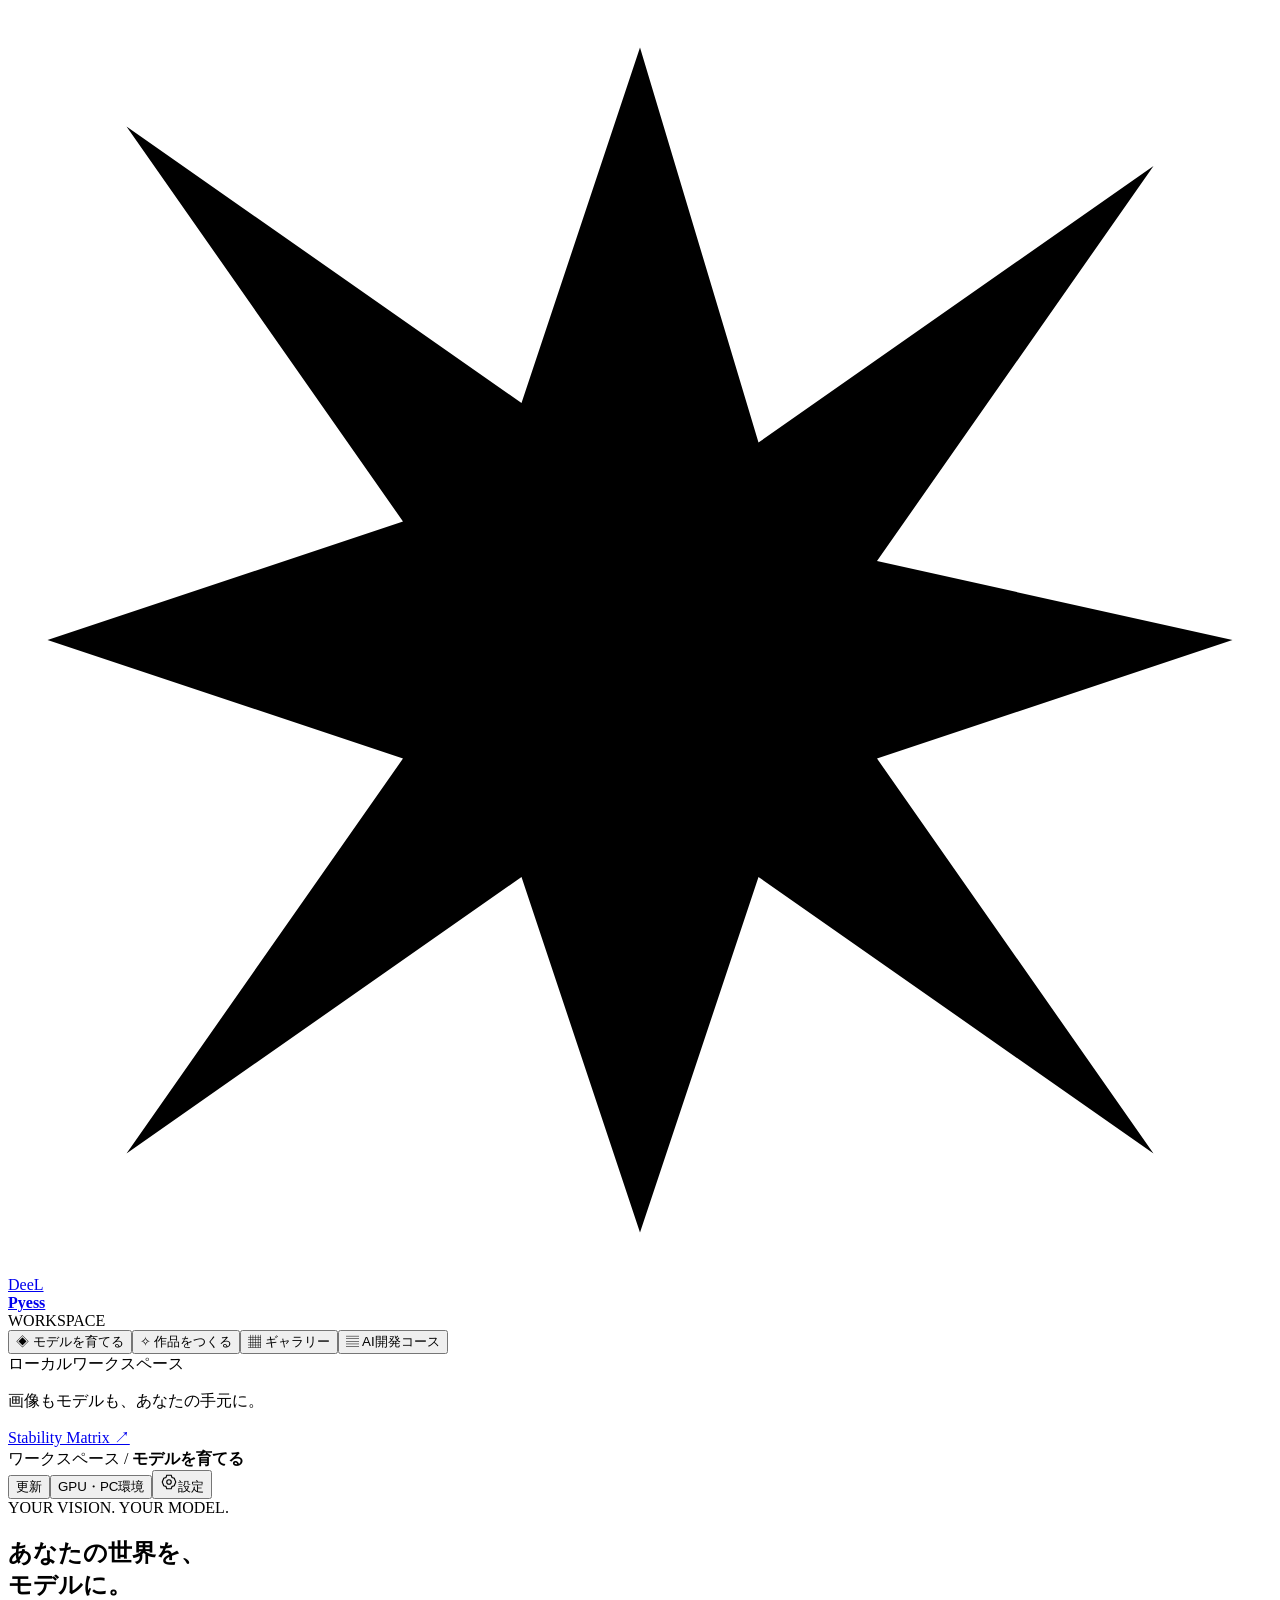
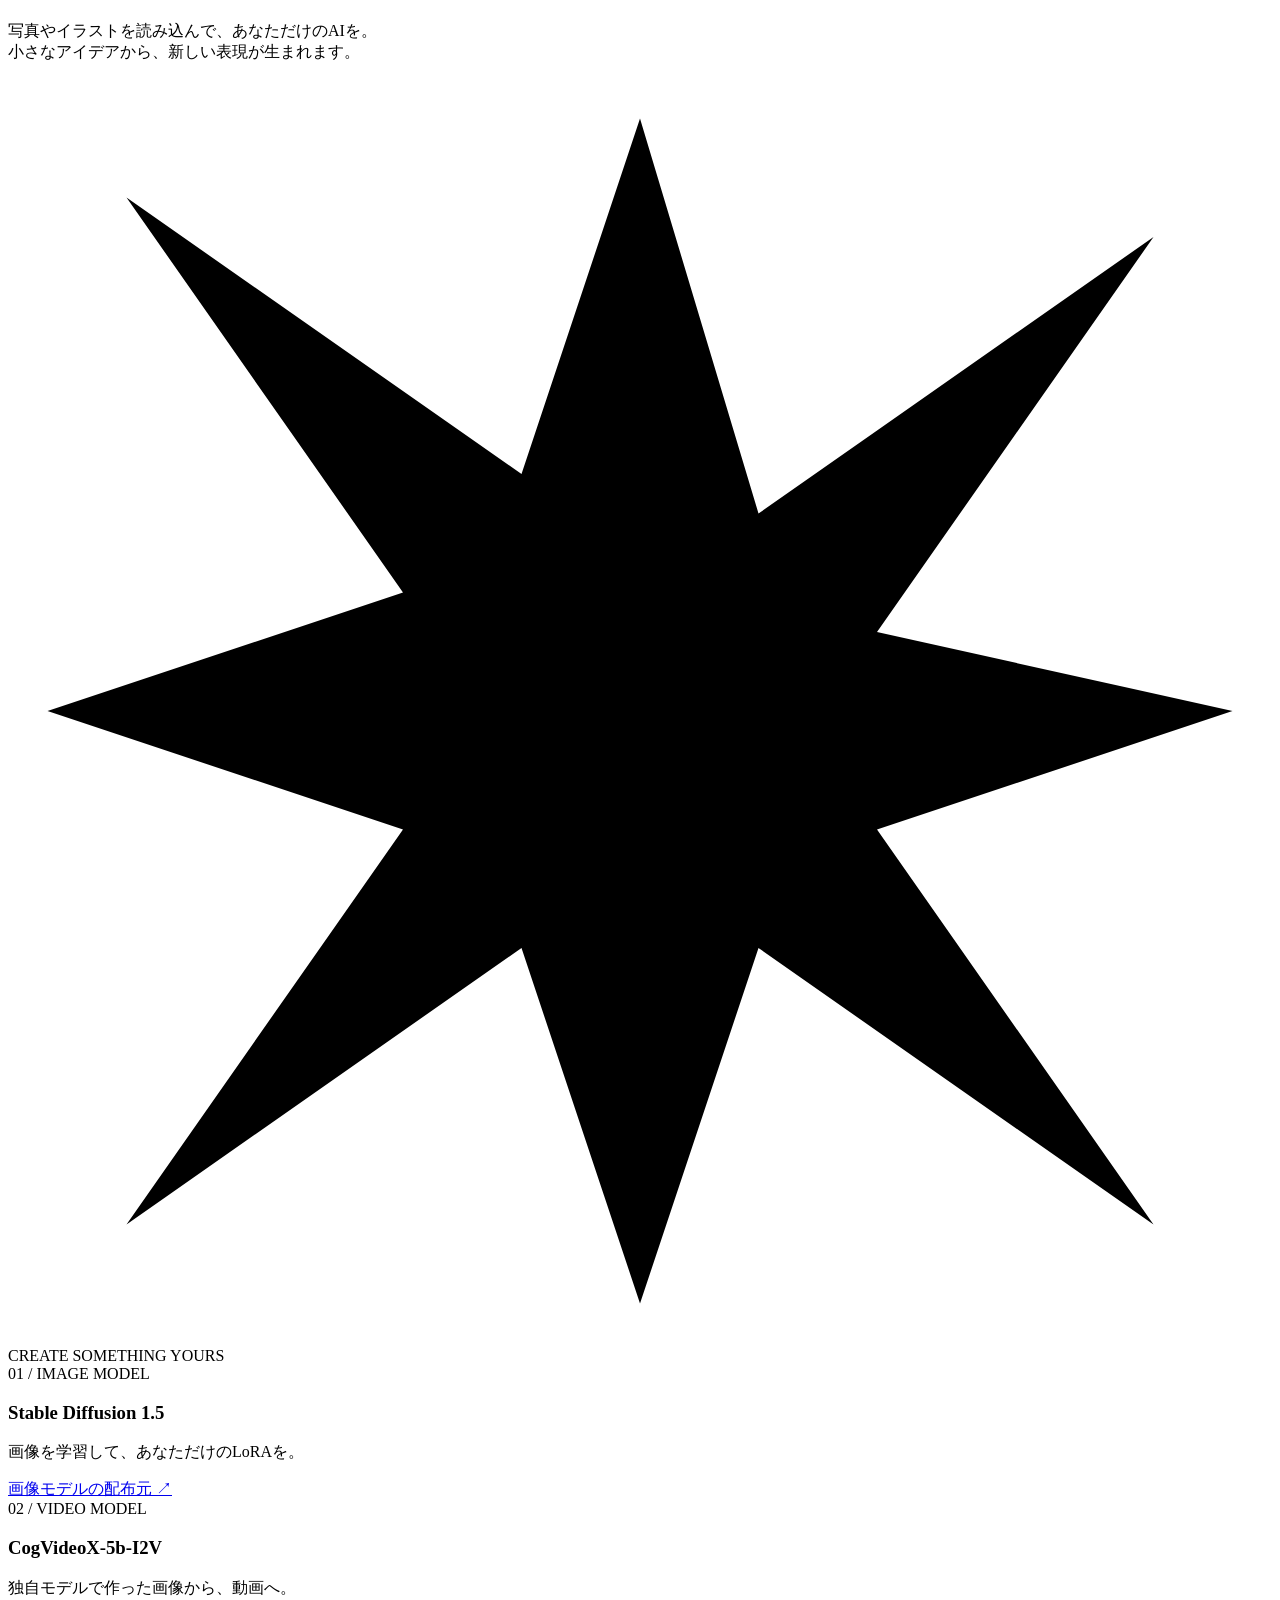
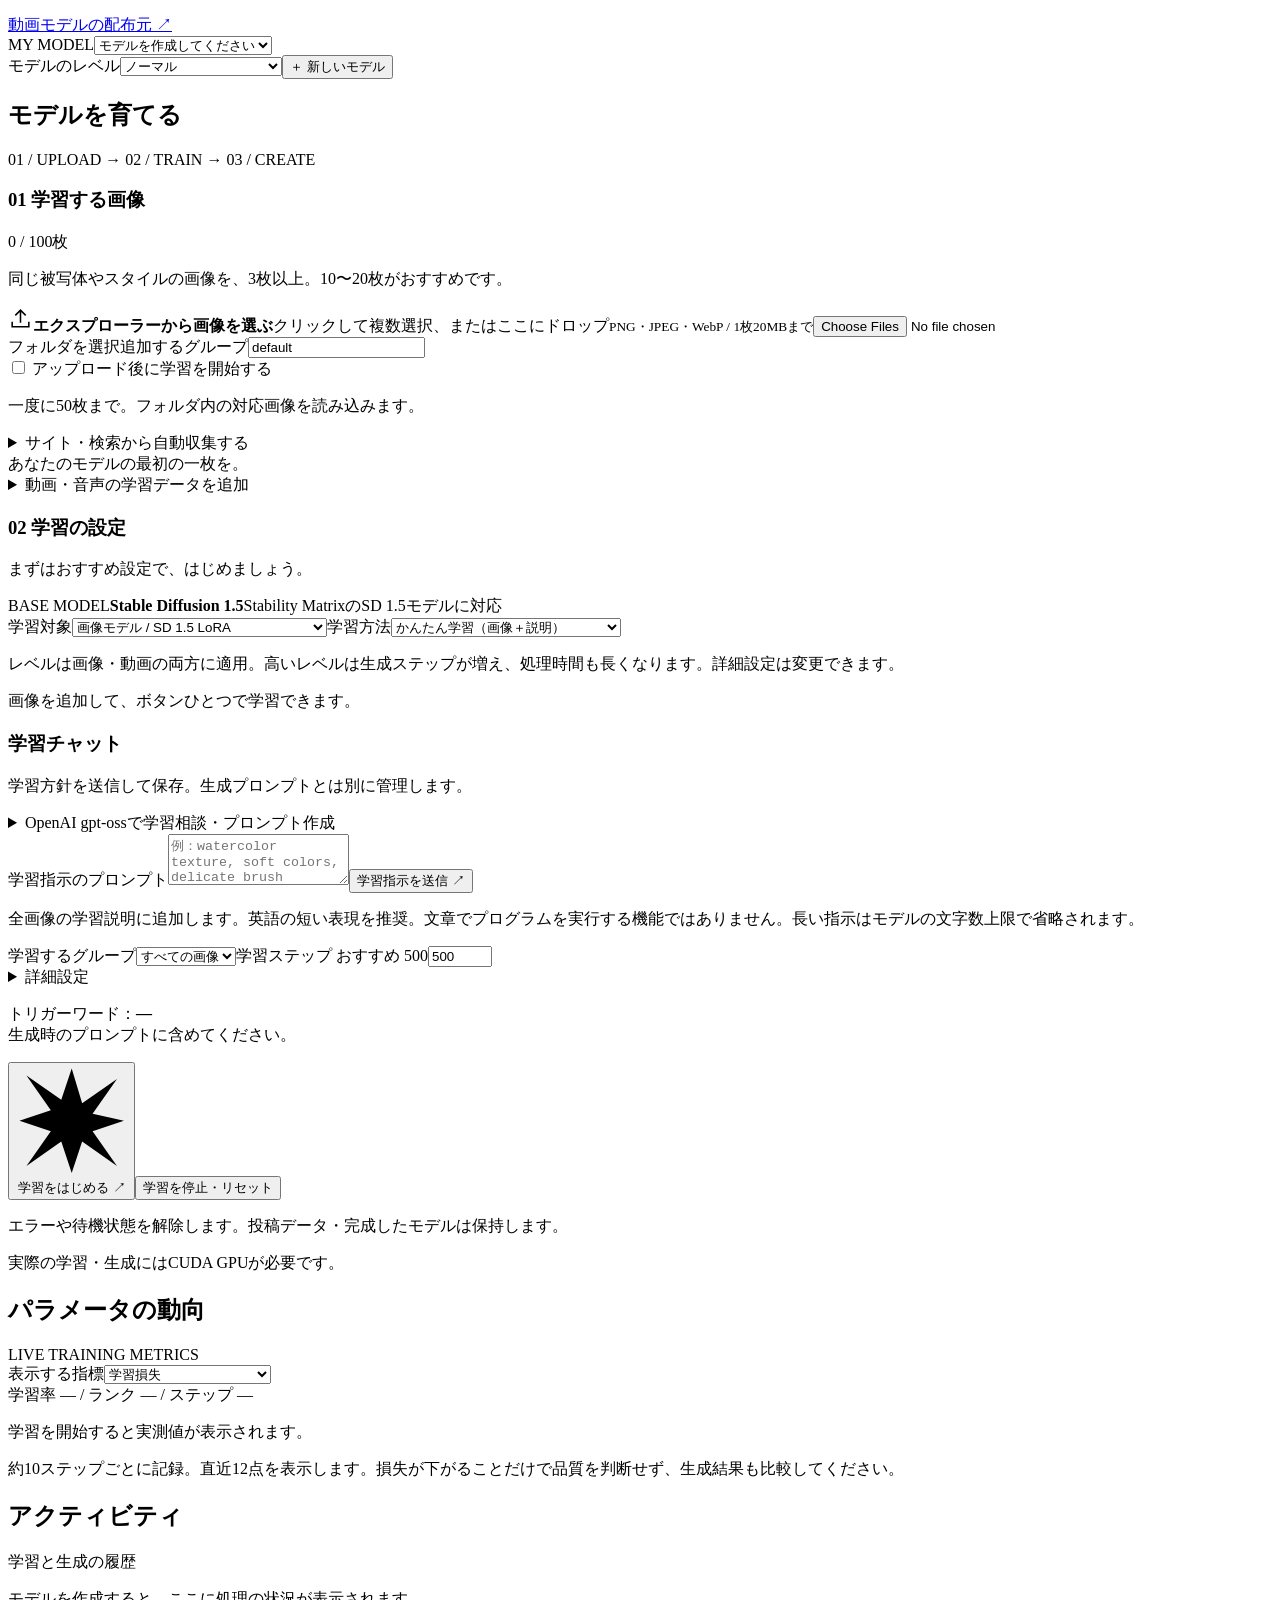
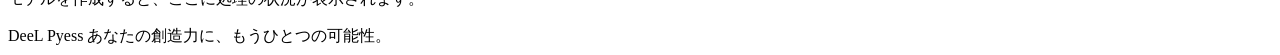
==== studio/static/index.html @ d3d98b66 "Embed the studio in a native WebView2 window and add verified in-app updates" ====
<!doctype html>
<html lang="ja">
<head><meta charset="utf-8"><meta name="viewport" content="width=device-width,initial-scale=1"><title>DeeL Pyess — あなたの世界を、モデルに。</title><link rel="icon" href="data:image/svg+xml,%3Csvg xmlns='http://www.w3.org/2000/svg' viewBox='0 0 40 40'%3E%3Crect width='40' height='40' rx='10' fill='%233285ff'/%3E%3Cpath d='M20 6L24 16L34 20L24 24L20 34L16 24L6 20L16 16Z' fill='%23ffffff'/%3E%3C/svg%3E"><link rel="stylesheet" href="/static/style.css"><script defer src="/static/app.js"></script></head>
<body>
<aside class="sidebar"><a class="brand" href="/"><span class="brand-icon"><svg class="star-symbol" aria-hidden="true" viewBox="0 0 32 32"><path d="M16 1 19 11 29 4 22 14 31 16 22 19 29 29 19 22 16 31 13 22 3 29 10 19 1 16 10 13 3 3 13 10Z"/></svg></span><span>DeeL<br><b>Pyess</b></span></a><div class="side-label">WORKSPACE</div><button class="nav active" data-tab="train">◈ <span>モデルを育てる</span></button><button class="nav" data-tab="generate">✧ <span>作品をつくる</span></button><button class="nav" data-tab="gallery">▦ <span>ギャラリー</span></button><button class="nav" data-tab="course">▤ <span>AI開発コース</span></button><div class="sidebar-bottom"><span class="dot"></span> ローカルワークスペース<p>画像もモデルも、あなたの手元に。</p><a href="https://github.com/LykosAI/StabilityMatrix/releases" target="_blank" rel="noreferrer">Stability Matrix ↗</a></div></aside>
<main><header><div class="breadcrumb">ワークスペース <span>/</span> <b id="breadcrumb">モデルを育てる</b></div><div class="header-controls"><button id="update-button" class="chip" type="button">更新</button><button id="gpu" class="chip" aria-label="PC環境・AI機能">GPU・PC環境</button><button id="settings-button" class="settings-button" aria-label="AIルールの設定"><svg aria-hidden="true" viewBox="0 0 24 24" width="18" height="18" fill="none" stroke="currentColor" stroke-width="1.5"><path d="M9 3h6l1 3 3 1 2 5-2 5-3 1-1 3H9l-1-3-3-1-2-5 2-5 3-1z"/><circle cx="12" cy="12" r="3"/></svg><span>設定</span></button></div></header>
<section class="hero"><div><div class="eyebrow">YOUR VISION. YOUR MODEL.</div><h1>あなたの世界を、<br><span>モデルに。</span></h1><p>写真やイラストを読み込んで、あなただけのAIを。<br>小さなアイデアから、新しい表現が生まれます。</p></div><div class="hero-art" aria-hidden="true"><div class="orbit one"></div><div class="orbit two"></div><div class="art-core"><svg class="star-symbol" aria-hidden="true" viewBox="0 0 32 32"><path d="M16 1 19 11 29 4 22 14 31 16 22 19 29 29 19 22 16 31 13 22 3 29 10 19 1 16 10 13 3 3 13 10Z"/></svg></div><span class="art-tag">CREATE SOMETHING YOURS</span></div></section>
<div id="notice" class="notice" role="status" aria-live="polite" hidden></div>
<section class="model-catalog" aria-label="提供する2つのモデル"><article><span class="model-type">01 / IMAGE MODEL</span><h3>Stable Diffusion 1.5</h3><p>画像を学習して、あなただけのLoRAを。</p><a href="https://huggingface.co/stable-diffusion-v1-5/stable-diffusion-v1-5" target="_blank" rel="noreferrer">画像モデルの配布元 ↗</a></article><article><span class="model-type">02 / VIDEO MODEL</span><h3>CogVideoX-5b-I2V</h3><p>独自モデルで作った画像から、動画へ。</p><a href="https://huggingface.co/THUDM/CogVideoX-5b-I2V" target="_blank" rel="noreferrer">動画モデルの配布元 ↗</a></article></section><section class="project-bar"><div><span class="side-label">MY MODEL</span><select id="projects" aria-label="モデルを選択"><option value="">モデルを作成してください</option></select></div><label class="level-select">モデルのレベル<select id="model-level" aria-label="モデルのレベル"><option value="normal">ノーマル</option><option value="power">パワー</option><option value="excellent">エクセレント（深考）</option><option value="ultra">ウルトラ（レベル200）</option></select></label><button id="new-project" class="button secondary">＋ 新しいモデル</button></section>
<section id="train" class="tab">
<div class="section-heading"><h2>モデルを育てる</h2><span>01 / UPLOAD → 02 / TRAIN → 03 / CREATE</span></div>
<div class="training-grid"><div class="panel"><div class="panel-title"><h3><span class="number">01</span> 学習する画像</h3><span id="image-count" class="muted">0 / 100枚</span></div><p class="muted">同じ被写体やスタイルの画像を、3枚以上。10〜20枚がおすすめです。</p><label id="dropzone" class="dropzone"><span class="upload-icon"><svg aria-hidden="true" viewBox="0 0 24 24" width="25" height="25" fill="none" stroke="currentColor" stroke-width="1.5"><path d="M12 16V4m-5 5 5-5 5 5M4 15v5h16v-5"/></svg></span><strong>エクスプローラーから画像を選ぶ</strong><span>クリックして複数選択、またはここにドロップ</span><small>PNG・JPEG・WebP / 1枚20MBまで</small><input id="upload" type="file" accept="image/png,image/jpeg,image/webp" multiple></label><div class="upload-options"><label class="button secondary">フォルダを選択<input id="folder-upload" type="file" webkitdirectory multiple hidden></label><label>追加するグループ<input id="upload-group" value="default" maxlength="40" aria-label="追加するグループ"></label></div><label class="auto-train"><input id="auto-train" type="checkbox"> アップロード後に学習を開始する</label><p class="hint">一度に50枚まで。フォルダ内の対応画像を読み込みます。</p><details class="collection-panel"><summary>サイト・検索から自動収集する</summary><form id="collection-form"><label>収集元<select id="collection-provider"><option value="site">指定サイト内を検索</option><option value="commons">Wikimedia Commonsを検索</option></select></label><label>サイトURL<input id="collection-url" type="url" placeholder="https://example.com/gallery"></label><label>検索キーワード<input id="collection-query" maxlength="200" placeholder="例：watercolor / キーワードなしで全件"></label><label>メディア<select id="collection-media"><option value="both">画像・動画</option><option value="image">画像</option><option value="video">動画</option><option value="audio">音声・動画の音声トラック</option><option value="all">画像・動画・音声すべて</option></select></label><button class="button secondary" id="collect-button">検索・収集する ↗</button></form><p class="hint">利用できる公開メディアを収集してください。出典を保存します。1回10枚まで、指定サイトは3ページまで。動画は最大3フレームを画像学習へ追加し、対応クリップを動画学習へ保存。ログイン・JavaScriptのみのサイトや取得制限のあるサイトには対応しません。</p><div id="collection-status" aria-live="polite"></div></details><div id="images" class="image-grid"></div><div id="empty-images" class="empty-small">あなたのモデルの最初の一枚を。</div><details class="collection-panel"><summary>動画・音声の学習データを追加</summary><label>追加するデータ<select id="media-kind"><option value="video">動画 / MP4・WebM</option><option value="audio">音声 / WAV・MP3</option></select></label><label><input id="extract-video-audio" type="checkbox"> 動画の音声も学習データへ取り込む</label><p class="hint">音声のある動画を選択。読み込んだ動画は動画学習、抽出音声は音声・声質の特徴抽出に使えます。自分の声・利用許可を得た音声を使用してください。学習は先頭約6秒、1秒以上・合計30件まで。</p><label class="button secondary">ファイルを選択<input id="media-upload" type="file" accept="video/mp4,video/webm,audio/wav,audio/mpeg" multiple hidden></label><p class="hint">1回10件・各50MBまで・合計30件。1秒以上。動画は1920×1080以下。先頭約6秒を学習します。動画LoRAは48〜80GB VRAMを目安に、音声は実験用の短い効果音として使用してください。</p><span id="media-count" class="muted">0 / 30件</span><div id="media-list"></div></details></div>
<div class="panel settings"><h3><span class="number">02</span> 学習の設定</h3><p class="muted">まずはおすすめ設定で、はじめましょう。</p><div class="model-info"><span class="side-label">BASE MODEL</span><b>Stable Diffusion 1.5</b><span>Stability MatrixのSD 1.5モデルに対応</span></div><form id="training-form"><label>学習対象<select id="training-target"><option value="image">画像モデル / SD 1.5 LoRA</option><option value="video">動画モデル / CogVideoX LoRA</option><option value="audio">音声モデル / 効果音・環境音（実験用）</option><option value="voice">人の声 / OpenVoice V2 声質の特徴抽出</option></select></label><label>学習方法<select id="training-mode"><option value="supervised">かんたん学習（画像＋説明）</option><option value="semi_supervised">半教師あり学習（説明を自動補完）</option><option value="style">スタイル学習（画風・色・質感）</option><option value="reinforcement">評価で強化学習（RWR）</option><option value="generation_test">生成テスト学習（学習＋試作）</option><option value="imitation">写し学習（お手本画像を学ぶ）</option></select></label><p class="hint">レベルは画像・動画の両方に適用。高いレベルは生成ステップが増え、処理時間も長くなります。詳細設定は変更できます。</p><p id="mode-help" class="hint">画像を追加して、ボタンひとつで学習できます。</p><div class="chat-box"><h3>学習チャット</h3><p class="hint">学習方針を送信して保存。生成プロンプトとは別に管理します。</p><details><summary>OpenAI gpt-ossで学習相談・プロンプト作成</summary><p class="hint">無料のローカルOllamaが必要。PCで ollama pull gpt-oss:20b を実行。20bはRAM/VRAM 16GB以上、120bは約80GB以上が目安です。文章専用・追加学習未対応。</p><label>相談モデル<select id="assistant-model"><option value="gpt-oss:20b">OpenAI gpt-oss-20b</option><option value="gpt-oss:120b">OpenAI gpt-oss-120b</option></select></label><label>相談内容<textarea id="assistant-prompt" maxlength="4000" rows="3"></textarea></label><button id="ask-assistant" type="button" class="button secondary">AIに相談</button><div id="assistant-answer" class="chat-history" aria-live="polite"></div></details><div id="training-chat-history" class="chat-history" aria-label="学習チャット履歴"></div><label>学習指示のプロンプト<textarea id="training-instruction" rows="3" maxlength="2000" placeholder="例：watercolor texture, soft colors, delicate brush strokes"></textarea></label><button type="button" id="send-training-chat" class="button secondary">学習指示を送信 ↗</button></div><p class="hint">全画像の学習説明に追加します。英語の短い表現を推奨。文章でプログラムを実行する機能ではありません。長い指示はモデルの文字数上限で省略されます。</p><label>学習するグループ<select id="training-group"><option value="">すべての画像</option></select></label><label>学習ステップ <span class="muted">おすすめ 500</span><input id="steps" type="number" value="500" min="10" max="5000" required></label><details><summary>詳細設定</summary><label>学習率<input id="learning-rate" type="number" value="0.0001" min="0.000001" max="0.001" step="0.000001" required></label><label>LoRAランク<input id="rank" type="number" value="8" min="4" max="32" required></label><label>シード<input id="train-seed" type="number" value="42" min="0" max="4294967295" required></label></details><p class="hint">トリガーワード：<b id="trigger-word">—</b><br>生成時のプロンプトに含めてください。</p><button id="train-button" class="button primary full" type="submit"><svg class="star-symbol" aria-hidden="true" viewBox="0 0 32 32"><path d="M16 1 19 11 29 4 22 14 31 16 22 19 29 29 19 22 16 31 13 22 3 29 10 19 1 16 10 13 3 3 13 10Z"/></svg> 学習をはじめる <span>↗</span></button><button type="button" id="reset-training" class="button secondary full">学習を停止・リセット</button><p class="hint">エラーや待機状態を解除します。投稿データ・完成したモデルは保持します。</p><p id="gpu-hint" class="hint">実際の学習・生成にはCUDA GPUが必要です。</p></form></div></div>
</section>
<section id="generate" class="tab" hidden><div class="section-heading"><h2>作品をつくる</h2><span>TURN YOUR MODEL INTO SOMETHING NEW</span></div><div class="training-grid"><div class="panel"><h3>生成チャット</h3><p class="muted">どんな世界を描きますか？ 学習チャットの履歴とは分けて保存します。</p><div id="generation-chat-history" class="chat-history" aria-label="生成チャット履歴"></div><form id="generation-form"><label id="public-model-label">生成モデル<select id="public-model"><option value="">自分で学習したモデル / SD 1.5・CogVideoX</option><option value="tiny">Tiny-SD / 軽量画像（DirectML・CPU）</option><option value="sdxl">SDXL 1.0 / 画像</option><option value="ssd">SSD-1B / 画像</option><option value="pixart">PixArt Sigma / 画像</option><option value="ltx">LTX-Video / 動画</option></select></label><p class="hint">Tiny-SDは一般のノートPC向け。256pxで生成後、指定サイズに拡大します。初回に約1.3GBのモデルを取得。CPU処理は数分以上かかる場合があります。公開モデルは事前学習済みの生成用です。独自LoRA学習はSD 1.5・CogVideoXで行います。初回にウェイトを取得。利用条件は配布元に従います。</p><div class="mode-buttons"><label><input type="radio" name="kind" value="image" checked> 画像</label><label><input type="radio" name="kind" value="video"> 動画</label><label><input type="radio" name="kind" value="audio"> 音声</label></div><label>音声モデル<select id="audio-model"><option value="">学習した効果音 / 動画用</option><option value="audioldm2">AudioLDM2 Large / 効果音・環境音（非商用）</option><option value="kokoro">Kokoro 82M / 日本語読み上げ</option></select></label><label id="use-voice-label"><input id="use-voice" type="checkbox"> 取り込んだ声質を読み上げに反映（OpenVoice V2）</label><p class="hint">Kokoroは文章を読み上げ、OpenVoiceは声質を反映します。再現度はモデル・録音品質・言語で変わります。完全一致の保証はありません。声質の取り込み時の指示「ゆっくり／速く」「高め／低め」を速度・高さ設定として保存できます。感情・演技の自由な追加学習は未対応です。読み上げ・声質には追加の音声ライブラリが必要です。音声のみを選ぶとWAVを出力します。Kokoro・声質変換は生成ステップ数の設定を使用しません。</p><label>プロンプト<textarea id="prompt" rows="5" required maxlength="2000" placeholder="a photo of myconcept, soft natural light, cinematic composition"></textarea></label><p id="prompt-help" class="hint">英語のプロンプトを推奨します。独自モデルのトリガーワードを含めてください。</p><label id="negative-label">除外する要素<input id="negative" placeholder="blurry, low quality" maxlength="2000"></label><label id="source-label" hidden>動画の元になる画像<select id="source-image"><option value="">先に画像を生成してください</option></select></label><details id="audio-details"><summary>動画に学習した音声を付ける</summary><label><input id="with-audio" type="checkbox"> 音声付きで生成する</label><label>音声プロンプト<input id="audio-prompt" maxlength="2000" placeholder="sound of myconcept"></label><p class="hint">先に音声を3件以上追加して学習してください。学習時の説明と同じプロンプトを使うと条件が一致します。短い効果音の実験用で、音質・内容の再現には限界があります。</p></details><label id="output-resolution-label">出力解像度<select id="output-resolution"><option value="custom" selected>指定サイズ / 2100 × 2050</option><option value="720p">720p / 1280 × 720</option><option value="1080p">1080p / 1920 × 1080</option><option value="1440p">1440p / 2560 × 1440</option><option value="4k">4K / 3840 × 2160</option><option value="native">モデル標準サイズ</option></select></label><label>シード<input id="generate-seed" type="number" value="42" min="0" max="4294967295" required></label><button id="generate-button" class="button primary full">✧ 生成する <span>↗</span></button></form></div><div class="panel preview"><div id="preview"><span class="preview-icon">✧</span><h3>アイデアが、かたちになる場所。</h3><p class="muted">生成した作品はここに表示されます。</p></div><p id="preview-help" class="hint">画像・動画：指定サイズ2100×2050・720p〜4Kの書き出しに対応<br>生成後に拡大し、余白を付けて選択したサイズに整えます。標準生成は画像512 × 512 / 動画720 × 480。ネイティブ4K生成ではありません。<br>動画：約6秒 / CogVideoX<br>動画は生成画像を動かす方式です。動画の追加学習は学習対象から選択できます。</p></div></div></section>
<section id="gallery" class="tab" hidden><div class="section-heading"><h2>ギャラリー</h2><span>MADE BY YOU</span></div><div id="gallery-items" class="gallery-grid"></div><div id="empty-gallery" class="panel empty-small">まだ作品はありません。モデルを学習して、最初の作品をつくりましょう。</div></section>
<section id="course" class="tab" hidden><div class="section-heading"><h2>AI開発・実践コース</h2><span id="course-count">0 / 8 実習完了</span></div><div class="course-intro"><h3>つくりながら、仕組みを理解する。</h3><p>全コースを自由に選べます。実習 → 比較 → 振り返りで、AIを開発する力を身につけましょう。進捗と実験ノートは選択中のモデルごとに保存します。</p></div><div id="course-modules" class="course-grid"></div></section><section class="metrics-section"><div class="section-heading"><h2>パラメータの動向</h2><span>LIVE TRAINING METRICS</span></div><div class="panel"><div class="metrics-controls"><label>表示する指標<select id="metric-type"><option value="loss">学習損失</option><option value="lora_norm">学習重みの大きさ（L2）</option><option value="gradient_norm">勾配の大きさ（L2）</option></select></label><div id="parameter-values" class="muted">学習率 — / ランク — / ステップ —</div></div><div id="metric-chart" class="metric-chart" role="img" aria-label="学習指標の棒グラフ"><p class="muted">学習を開始すると実測値が表示されます。</p></div><p class="hint">約10ステップごとに記録。直近12点を表示します。損失が下がることだけで品質を判断せず、生成結果も比較してください。</p></div></section><section class="jobs-section"><div class="section-heading"><h2>アクティビティ</h2><span id="job-count">学習と生成の履歴</span></div><div id="jobs" class="panel"><p class="muted">モデルを作成すると、ここに処理の状況が表示されます。</p></div></section>
<footer>DeeL Pyess <span>あなたの創造力に、もうひとつの可能性。</span></footer>
</main>
<dialog id="project-dialog"><form id="project-form"><div class="dialog-title"><h2>新しいモデル</h2><button type="button" id="close-dialog" aria-label="閉じる">×</button></div><p class="muted">どんな被写体やスタイルを学習させますか？</p><label>モデル名<input id="model-name" required maxlength="80" placeholder="例：私のイラストスタイル"></label><label>トリガーワード<input id="model-trigger" required pattern="[a-zA-Z][a-zA-Z0-9_]{2,39}" value="myconcept"></label><p class="hint">3〜40文字の英数字・アンダースコア。<br>生成時にこの言葉で学習した特徴を呼び出します。</p><button class="button primary full" type="submit">モデルを作成する ↗</button></form></dialog>
<dialog id="settings-dialog"><form id="settings-form"><div class="dialog-title"><h2>AIルールの設定</h2><button type="button" id="close-settings" aria-label="設定を閉じる">×</button></div><p class="muted">このモデルの共通プロンプトを設定します。初期ルールは空です。</p><label>共通ルール・表現<textarea id="rules-prompt" rows="4" maxlength="1000" placeholder="例：watercolor illustration, soft colors"></textarea></label><label>除外する要素<textarea id="negative-rules" rows="3" maxlength="1000" placeholder="例：blurry, text, watermark"></textarea></label><p class="hint">生成時のプロンプトに追加されます。英語の短い語句を推奨します。画像モデルが読める文章の長さには上限があり、長い指示は省略されることがあります。</p><div class="settings-actions"><button type="button" id="reset-rules" class="button secondary">ルールをリセット</button><button type="submit" class="button primary">設定を保存 ↗</button></div></form></dialog>
<dialog id="hardware-dialog"><div class="panel-title"><h2>PC環境・AI機能</h2><button id="close-hardware" type="button" aria-label="PC環境を閉じる">×</button></div><p id="hardware-devices"></p><p id="hardware-summary" role="status"></p><p id="hardware-ram" class="hint"></p><label>実行環境<select id="setup-backend"><option value="auto">このPCに合わせて自動選択</option><option value="directml">AMD・Intel / DirectML ＋ CPU</option><option value="cpu">CPU互換モード</option><option value="cuda">NVIDIA / CUDA</option></select></label><label><input id="setup-voice" type="checkbox"> 日本語音声・声質機能も追加する</label><button id="setup-runtime" class="button primary full" type="button">このPCのAI機能をセットアップ</button><button id="refresh-hardware" class="button secondary full" type="button">再診断する</button><p id="setup-notice" class="hint" role="status"></p><p class="hint">Windows版の起動ウィンドウで導入します。数GBの空き容量とネット接続が必要です。実行中の学習・生成を終えてください。DirectMLは対応するDirectX 12 GPU向けで、全機種・全演算を保証するものではありません。</p><a href="https://deel-pyess.icchan.chatgpt.site/#download" target="_blank" rel="noreferrer">アプリの更新版をダウンロード ↗</a><p class="hint" id="app-version"></p></dialog><dialog id="update-dialog"><div class="panel-title"><h2>アプリのアップデート</h2><button id="close-update" type="button" aria-label="更新画面を閉じる">×</button></div><p id="update-version"></p><p id="update-status" class="hint" aria-live="polite">最新版を確認できます。</p><button id="check-update" class="button secondary full" type="button">最新版を確認する</button><button id="install-update" class="button primary full" type="button" disabled>更新版を取得する</button><p class="hint">Windows版では取得したファイルを検証し、インストール前に確認を表示します。実行中の学習・生成・収集を終了してください。保存済みのデータは引き継ぎます。</p><a href="https://deel-pyess.icchan.chatgpt.site/#download" target="_blank" rel="noreferrer">配布サイトを開く ↗</a></dialog></body></html>
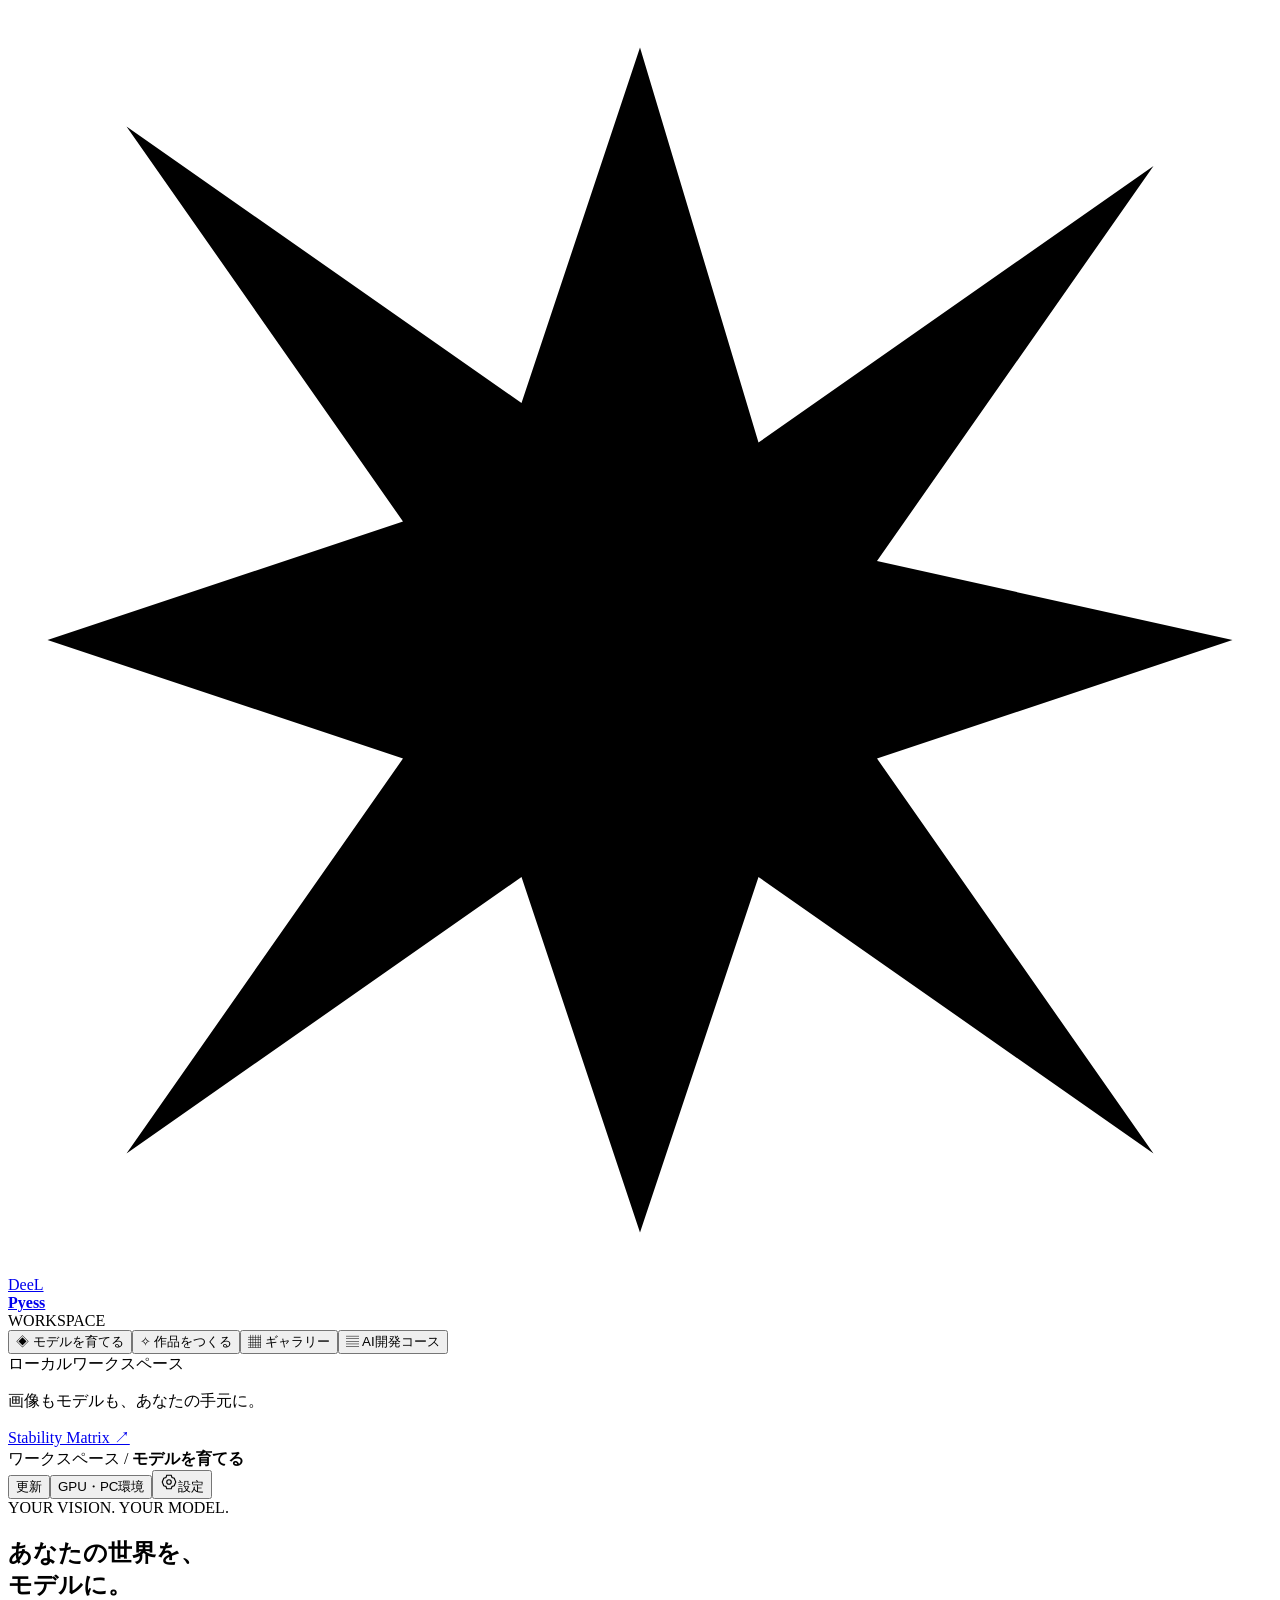
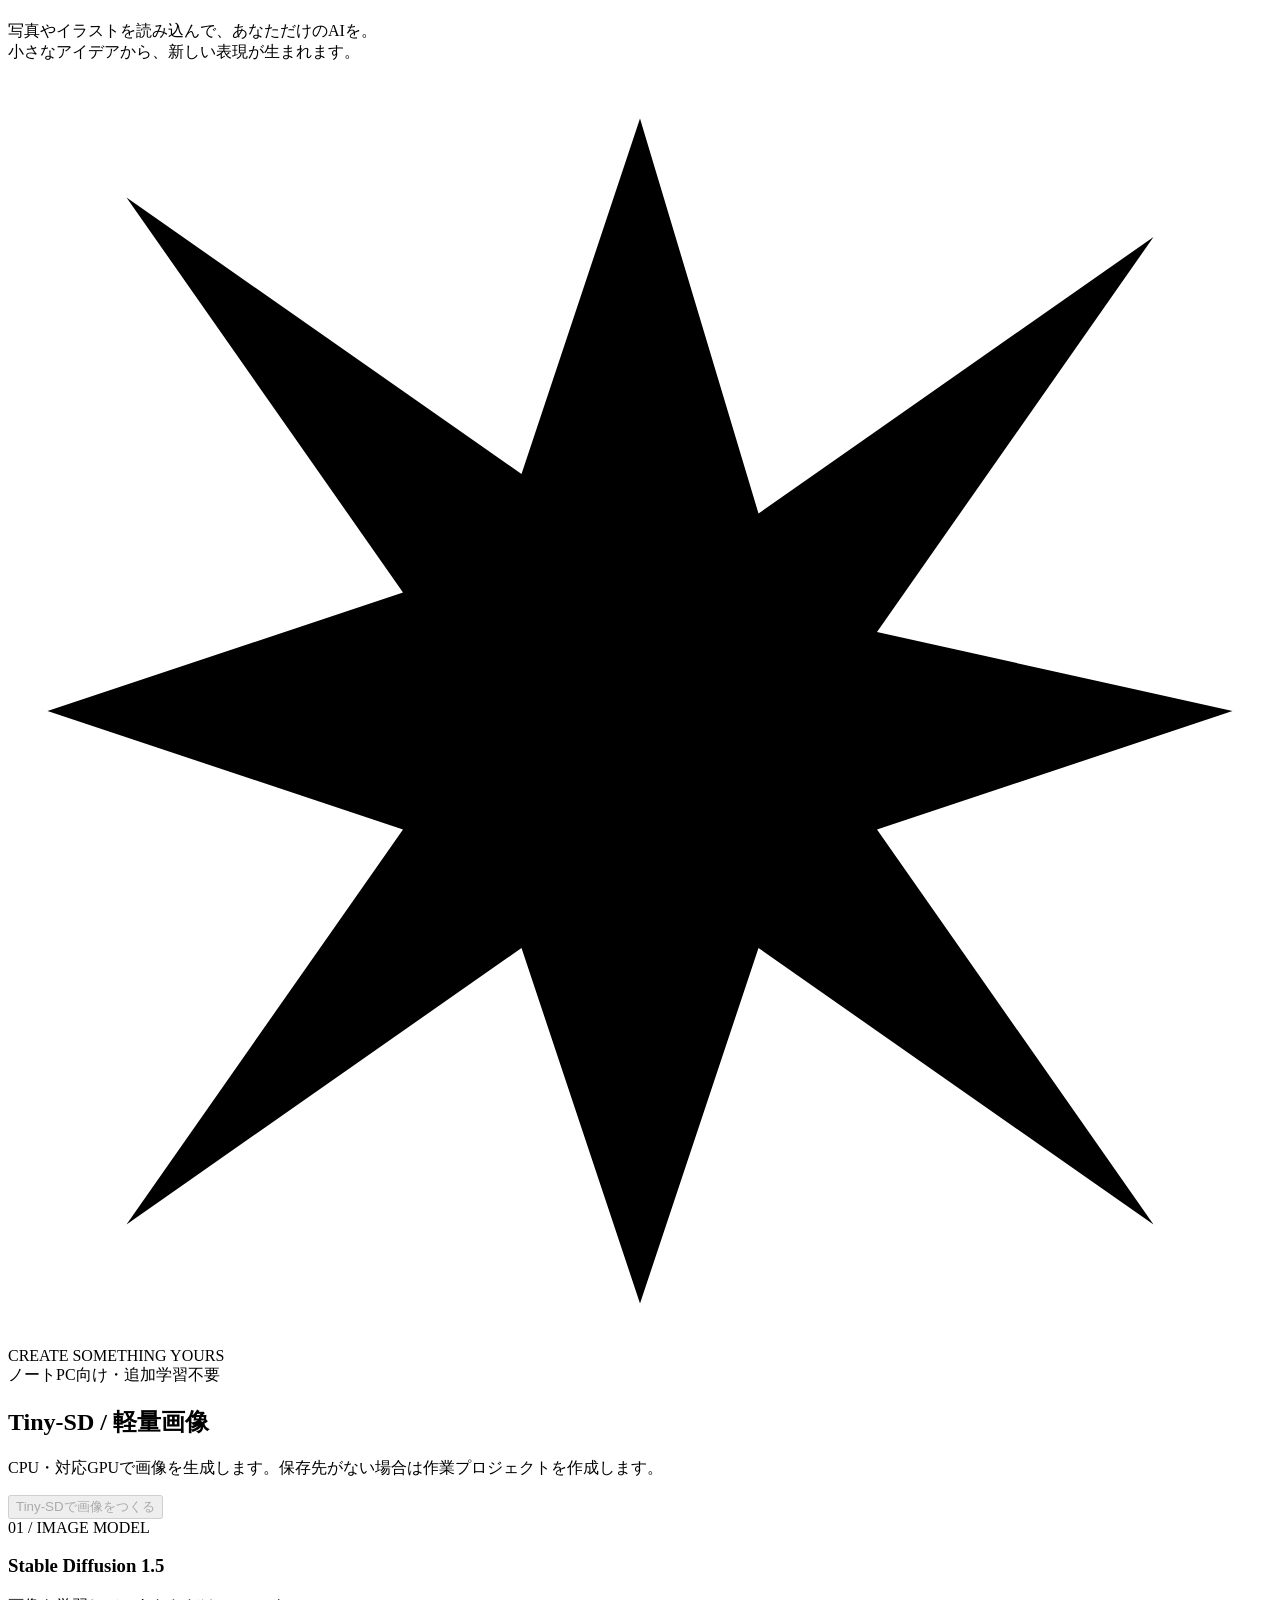
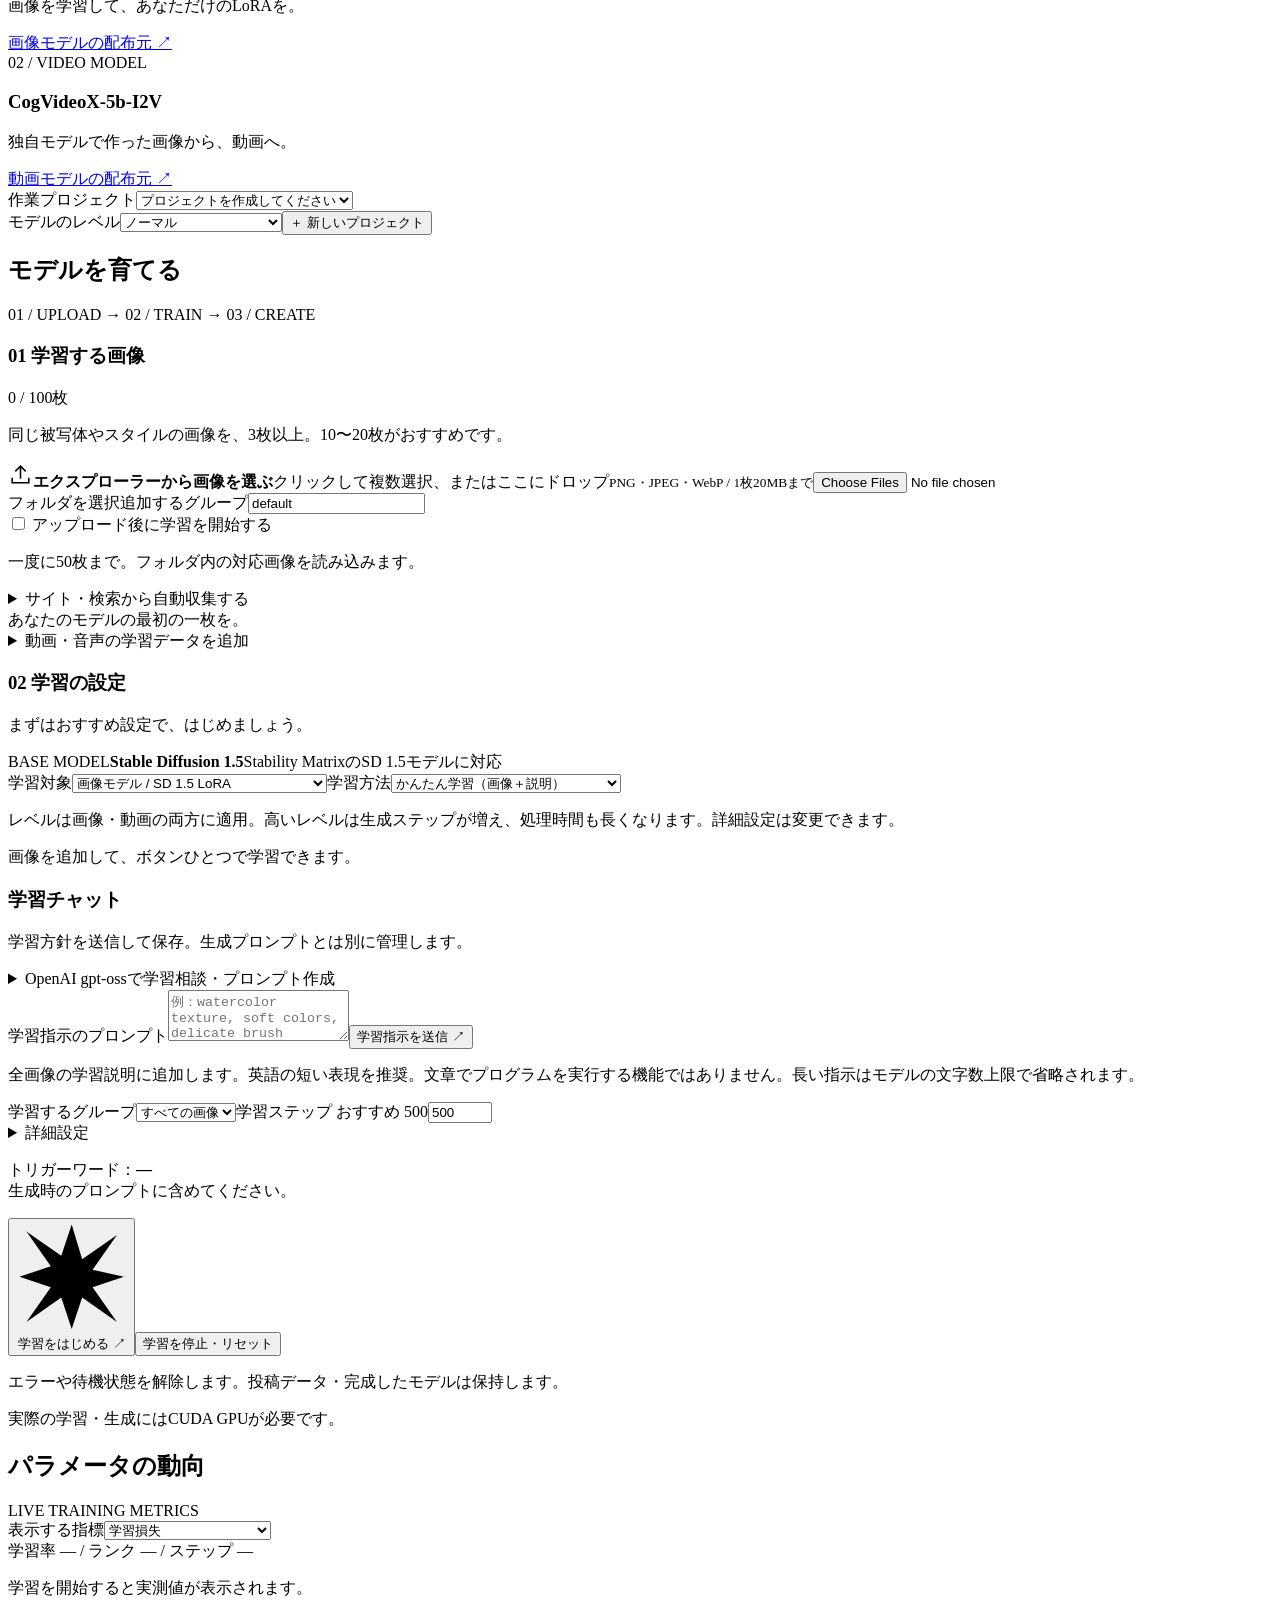
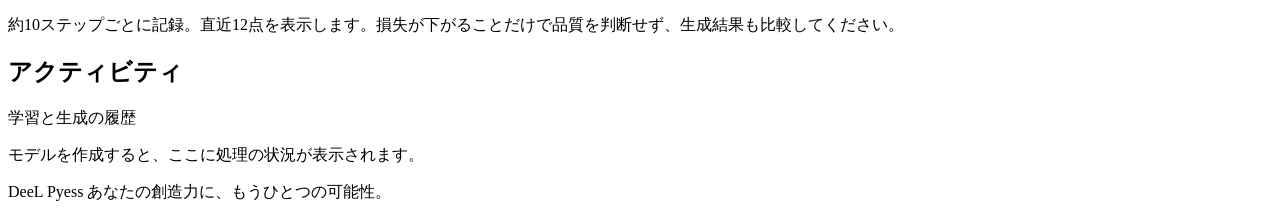
==== commit c009b61e: "Make Tiny-SD easy to select and publish verified v0.1.5 update" ====
--- a/studio/static/index.html
+++ b/studio/static/index.html
@@ -6,7 +6,7 @@
 <main><header><div class="breadcrumb">ワークスペース <span>/</span> <b id="breadcrumb">モデルを育てる</b></div><div class="header-controls"><button id="update-button" class="chip" type="button">更新</button><button id="gpu" class="chip" aria-label="PC環境・AI機能">GPU・PC環境</button><button id="settings-button" class="settings-button" aria-label="AIルールの設定"><svg aria-hidden="true" viewBox="0 0 24 24" width="18" height="18" fill="none" stroke="currentColor" stroke-width="1.5"><path d="M9 3h6l1 3 3 1 2 5-2 5-3 1-1 3H9l-1-3-3-1-2-5 2-5 3-1z"/><circle cx="12" cy="12" r="3"/></svg><span>設定</span></button></div></header>
 <section class="hero"><div><div class="eyebrow">YOUR VISION. YOUR MODEL.</div><h1>あなたの世界を、<br><span>モデルに。</span></h1><p>写真やイラストを読み込んで、あなただけのAIを。<br>小さなアイデアから、新しい表現が生まれます。</p></div><div class="hero-art" aria-hidden="true"><div class="orbit one"></div><div class="orbit two"></div><div class="art-core"><svg class="star-symbol" aria-hidden="true" viewBox="0 0 32 32"><path d="M16 1 19 11 29 4 22 14 31 16 22 19 29 29 19 22 16 31 13 22 3 29 10 19 1 16 10 13 3 3 13 10Z"/></svg></div><span class="art-tag">CREATE SOMETHING YOURS</span></div></section>
 <div id="notice" class="notice" role="status" aria-live="polite" hidden></div>
-<section class="model-catalog" aria-label="提供する2つのモデル"><article><span class="model-type">01 / IMAGE MODEL</span><h3>Stable Diffusion 1.5</h3><p>画像を学習して、あなただけのLoRAを。</p><a href="https://huggingface.co/stable-diffusion-v1-5/stable-diffusion-v1-5" target="_blank" rel="noreferrer">画像モデルの配布元 ↗</a></article><article><span class="model-type">02 / VIDEO MODEL</span><h3>CogVideoX-5b-I2V</h3><p>独自モデルで作った画像から、動画へ。</p><a href="https://huggingface.co/THUDM/CogVideoX-5b-I2V" target="_blank" rel="noreferrer">動画モデルの配布元 ↗</a></article></section><section class="project-bar"><div><span class="side-label">MY MODEL</span><select id="projects" aria-label="モデルを選択"><option value="">モデルを作成してください</option></select></div><label class="level-select">モデルのレベル<select id="model-level" aria-label="モデルのレベル"><option value="normal">ノーマル</option><option value="power">パワー</option><option value="excellent">エクセレント（深考）</option><option value="ultra">ウルトラ（レベル200）</option></select></label><button id="new-project" class="button secondary">＋ 新しいモデル</button></section>
+<section class="quick-generate" aria-label="軽量画像生成"><div><span class="model-type">ノートPC向け・追加学習不要</span><h2>Tiny-SD / 軽量画像</h2><p>CPU・対応GPUで画像を生成します。保存先がない場合は作業プロジェクトを作成します。</p></div><button id="quick-tiny" class="button primary" type="button" disabled>Tiny-SDで画像をつくる</button></section><section class="model-catalog" aria-label="追加学習に使う2つの基盤モデル"><article><span class="model-type">01 / IMAGE MODEL</span><h3>Stable Diffusion 1.5</h3><p>画像を学習して、あなただけのLoRAを。</p><a href="https://huggingface.co/stable-diffusion-v1-5/stable-diffusion-v1-5" target="_blank" rel="noreferrer">画像モデルの配布元 ↗</a></article><article><span class="model-type">02 / VIDEO MODEL</span><h3>CogVideoX-5b-I2V</h3><p>独自モデルで作った画像から、動画へ。</p><a href="https://huggingface.co/THUDM/CogVideoX-5b-I2V" target="_blank" rel="noreferrer">動画モデルの配布元 ↗</a></article></section><section class="project-bar"><div><span class="side-label">作業プロジェクト</span><select id="projects" aria-label="作業プロジェクトを選択"><option value="">プロジェクトを作成してください</option></select></div><label class="level-select">モデルのレベル<select id="model-level" aria-label="モデルのレベル"><option value="normal">ノーマル</option><option value="power">パワー</option><option value="excellent">エクセレント（深考）</option><option value="ultra">ウルトラ（レベル200）</option></select></label><button id="new-project" class="button secondary">＋ 新しいプロジェクト</button></section>
 <section id="train" class="tab">
 <div class="section-heading"><h2>モデルを育てる</h2><span>01 / UPLOAD → 02 / TRAIN → 03 / CREATE</span></div>
 <div class="training-grid"><div class="panel"><div class="panel-title"><h3><span class="number">01</span> 学習する画像</h3><span id="image-count" class="muted">0 / 100枚</span></div><p class="muted">同じ被写体やスタイルの画像を、3枚以上。10〜20枚がおすすめです。</p><label id="dropzone" class="dropzone"><span class="upload-icon"><svg aria-hidden="true" viewBox="0 0 24 24" width="25" height="25" fill="none" stroke="currentColor" stroke-width="1.5"><path d="M12 16V4m-5 5 5-5 5 5M4 15v5h16v-5"/></svg></span><strong>エクスプローラーから画像を選ぶ</strong><span>クリックして複数選択、またはここにドロップ</span><small>PNG・JPEG・WebP / 1枚20MBまで</small><input id="upload" type="file" accept="image/png,image/jpeg,image/webp" multiple></label><div class="upload-options"><label class="button secondary">フォルダを選択<input id="folder-upload" type="file" webkitdirectory multiple hidden></label><label>追加するグループ<input id="upload-group" value="default" maxlength="40" aria-label="追加するグループ"></label></div><label class="auto-train"><input id="auto-train" type="checkbox"> アップロード後に学習を開始する</label><p class="hint">一度に50枚まで。フォルダ内の対応画像を読み込みます。</p><details class="collection-panel"><summary>サイト・検索から自動収集する</summary><form id="collection-form"><label>収集元<select id="collection-provider"><option value="site">指定サイト内を検索</option><option value="commons">Wikimedia Commonsを検索</option></select></label><label>サイトURL<input id="collection-url" type="url" placeholder="https://example.com/gallery"></label><label>検索キーワード<input id="collection-query" maxlength="200" placeholder="例：watercolor / キーワードなしで全件"></label><label>メディア<select id="collection-media"><option value="both">画像・動画</option><option value="image">画像</option><option value="video">動画</option><option value="audio">音声・動画の音声トラック</option><option value="all">画像・動画・音声すべて</option></select></label><button class="button secondary" id="collect-button">検索・収集する ↗</button></form><p class="hint">利用できる公開メディアを収集してください。出典を保存します。1回10枚まで、指定サイトは3ページまで。動画は最大3フレームを画像学習へ追加し、対応クリップを動画学習へ保存。ログイン・JavaScriptのみのサイトや取得制限のあるサイトには対応しません。</p><div id="collection-status" aria-live="polite"></div></details><div id="images" class="image-grid"></div><div id="empty-images" class="empty-small">あなたのモデルの最初の一枚を。</div><details class="collection-panel"><summary>動画・音声の学習データを追加</summary><label>追加するデータ<select id="media-kind"><option value="video">動画 / MP4・WebM</option><option value="audio">音声 / WAV・MP3</option></select></label><label><input id="extract-video-audio" type="checkbox"> 動画の音声も学習データへ取り込む</label><p class="hint">音声のある動画を選択。読み込んだ動画は動画学習、抽出音声は音声・声質の特徴抽出に使えます。自分の声・利用許可を得た音声を使用してください。学習は先頭約6秒、1秒以上・合計30件まで。</p><label class="button secondary">ファイルを選択<input id="media-upload" type="file" accept="video/mp4,video/webm,audio/wav,audio/mpeg" multiple hidden></label><p class="hint">1回10件・各50MBまで・合計30件。1秒以上。動画は1920×1080以下。先頭約6秒を学習します。動画LoRAは48〜80GB VRAMを目安に、音声は実験用の短い効果音として使用してください。</p><span id="media-count" class="muted">0 / 30件</span><div id="media-list"></div></details></div>
@@ -17,6 +17,6 @@
 <section id="course" class="tab" hidden><div class="section-heading"><h2>AI開発・実践コース</h2><span id="course-count">0 / 8 実習完了</span></div><div class="course-intro"><h3>つくりながら、仕組みを理解する。</h3><p>全コースを自由に選べます。実習 → 比較 → 振り返りで、AIを開発する力を身につけましょう。進捗と実験ノートは選択中のモデルごとに保存します。</p></div><div id="course-modules" class="course-grid"></div></section><section class="metrics-section"><div class="section-heading"><h2>パラメータの動向</h2><span>LIVE TRAINING METRICS</span></div><div class="panel"><div class="metrics-controls"><label>表示する指標<select id="metric-type"><option value="loss">学習損失</option><option value="lora_norm">学習重みの大きさ（L2）</option><option value="gradient_norm">勾配の大きさ（L2）</option></select></label><div id="parameter-values" class="muted">学習率 — / ランク — / ステップ —</div></div><div id="metric-chart" class="metric-chart" role="img" aria-label="学習指標の棒グラフ"><p class="muted">学習を開始すると実測値が表示されます。</p></div><p class="hint">約10ステップごとに記録。直近12点を表示します。損失が下がることだけで品質を判断せず、生成結果も比較してください。</p></div></section><section class="jobs-section"><div class="section-heading"><h2>アクティビティ</h2><span id="job-count">学習と生成の履歴</span></div><div id="jobs" class="panel"><p class="muted">モデルを作成すると、ここに処理の状況が表示されます。</p></div></section>
 <footer>DeeL Pyess <span>あなたの創造力に、もうひとつの可能性。</span></footer>
 </main>
-<dialog id="project-dialog"><form id="project-form"><div class="dialog-title"><h2>新しいモデル</h2><button type="button" id="close-dialog" aria-label="閉じる">×</button></div><p class="muted">どんな被写体やスタイルを学習させますか？</p><label>モデル名<input id="model-name" required maxlength="80" placeholder="例：私のイラストスタイル"></label><label>トリガーワード<input id="model-trigger" required pattern="[a-zA-Z][a-zA-Z0-9_]{2,39}" value="myconcept"></label><p class="hint">3〜40文字の英数字・アンダースコア。<br>生成時にこの言葉で学習した特徴を呼び出します。</p><button class="button primary full" type="submit">モデルを作成する ↗</button></form></dialog>
+<dialog id="project-dialog"><form id="project-form"><div class="dialog-title"><h2>新しいプロジェクト</h2><button type="button" id="close-dialog" aria-label="閉じる">×</button></div><p class="muted">作品・学習データ・設定をまとめる保存先です。Tiny-SDなどの公開モデルは追加学習せず使えます。</p><label>プロジェクト名<input id="model-name" required maxlength="80" placeholder="例：私のイラストスタイル"></label><label>トリガーワード<input id="model-trigger" required pattern="[a-zA-Z][a-zA-Z0-9_]{2,39}" value="myconcept"></label><p class="hint">3〜40文字の英数字・アンダースコア。<br>追加学習を行うときに使う名前です。Tiny-SDでは初期値のままで構いません。</p><button class="button primary full" type="submit">プロジェクトを作成する ↗</button></form></dialog>
 <dialog id="settings-dialog"><form id="settings-form"><div class="dialog-title"><h2>AIルールの設定</h2><button type="button" id="close-settings" aria-label="設定を閉じる">×</button></div><p class="muted">このモデルの共通プロンプトを設定します。初期ルールは空です。</p><label>共通ルール・表現<textarea id="rules-prompt" rows="4" maxlength="1000" placeholder="例：watercolor illustration, soft colors"></textarea></label><label>除外する要素<textarea id="negative-rules" rows="3" maxlength="1000" placeholder="例：blurry, text, watermark"></textarea></label><p class="hint">生成時のプロンプトに追加されます。英語の短い語句を推奨します。画像モデルが読める文章の長さには上限があり、長い指示は省略されることがあります。</p><div class="settings-actions"><button type="button" id="reset-rules" class="button secondary">ルールをリセット</button><button type="submit" class="button primary">設定を保存 ↗</button></div></form></dialog>
 <dialog id="hardware-dialog"><div class="panel-title"><h2>PC環境・AI機能</h2><button id="close-hardware" type="button" aria-label="PC環境を閉じる">×</button></div><p id="hardware-devices"></p><p id="hardware-summary" role="status"></p><p id="hardware-ram" class="hint"></p><label>実行環境<select id="setup-backend"><option value="auto">このPCに合わせて自動選択</option><option value="directml">AMD・Intel / DirectML ＋ CPU</option><option value="cpu">CPU互換モード</option><option value="cuda">NVIDIA / CUDA</option></select></label><label><input id="setup-voice" type="checkbox"> 日本語音声・声質機能も追加する</label><button id="setup-runtime" class="button primary full" type="button">このPCのAI機能をセットアップ</button><button id="refresh-hardware" class="button secondary full" type="button">再診断する</button><p id="setup-notice" class="hint" role="status"></p><p class="hint">Windows版の起動ウィンドウで導入します。数GBの空き容量とネット接続が必要です。実行中の学習・生成を終えてください。DirectMLは対応するDirectX 12 GPU向けで、全機種・全演算を保証するものではありません。</p><a href="https://deel-pyess.icchan.chatgpt.site/#download" target="_blank" rel="noreferrer">アプリの更新版をダウンロード ↗</a><p class="hint" id="app-version"></p></dialog><dialog id="update-dialog"><div class="panel-title"><h2>アプリのアップデート</h2><button id="close-update" type="button" aria-label="更新画面を閉じる">×</button></div><p id="update-version"></p><p id="update-status" class="hint" aria-live="polite">最新版を確認できます。</p><button id="check-update" class="button secondary full" type="button">最新版を確認する</button><button id="install-update" class="button primary full" type="button" disabled>更新版を取得する</button><p class="hint">Windows版では取得したファイルを検証し、インストール前に確認を表示します。実行中の学習・生成・収集を終了してください。保存済みのデータは引き継ぎます。</p><a href="https://deel-pyess.icchan.chatgpt.site/#download" target="_blank" rel="noreferrer">配布サイトを開く ↗</a></dialog></body></html>
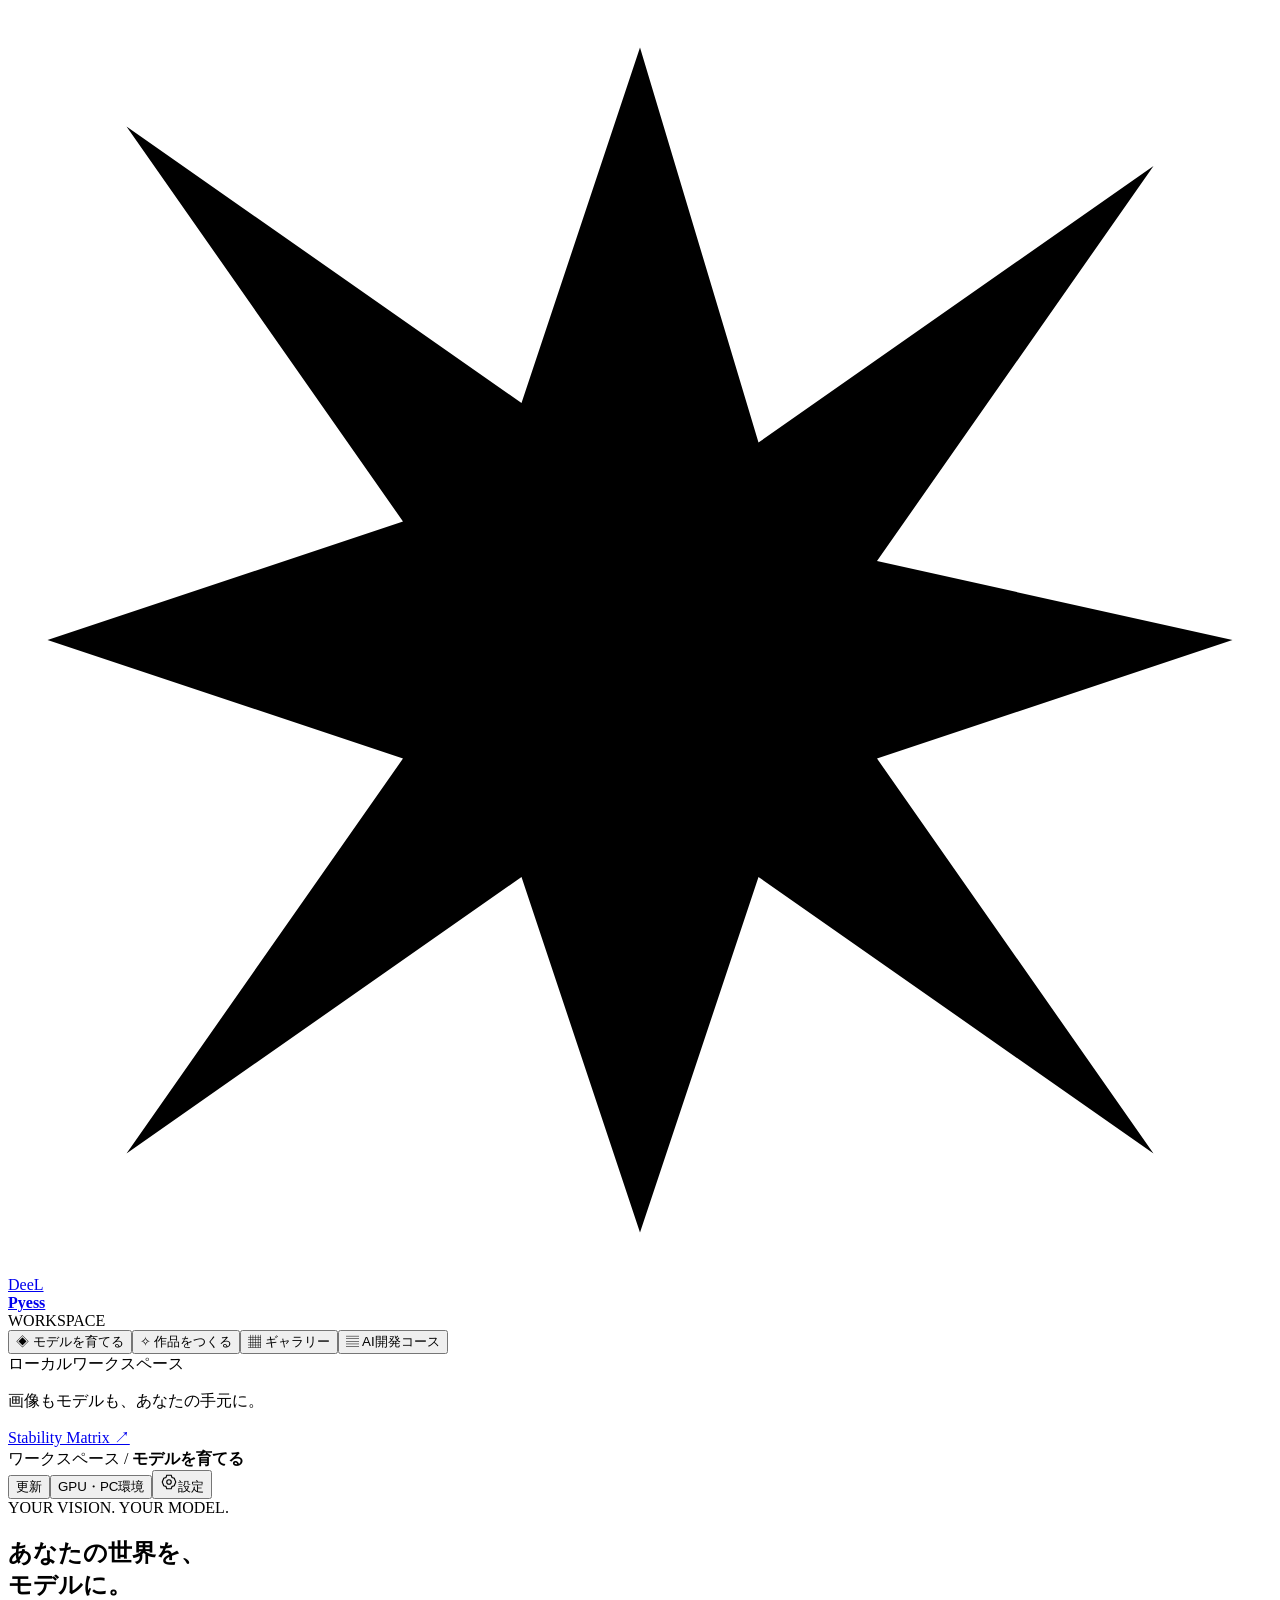
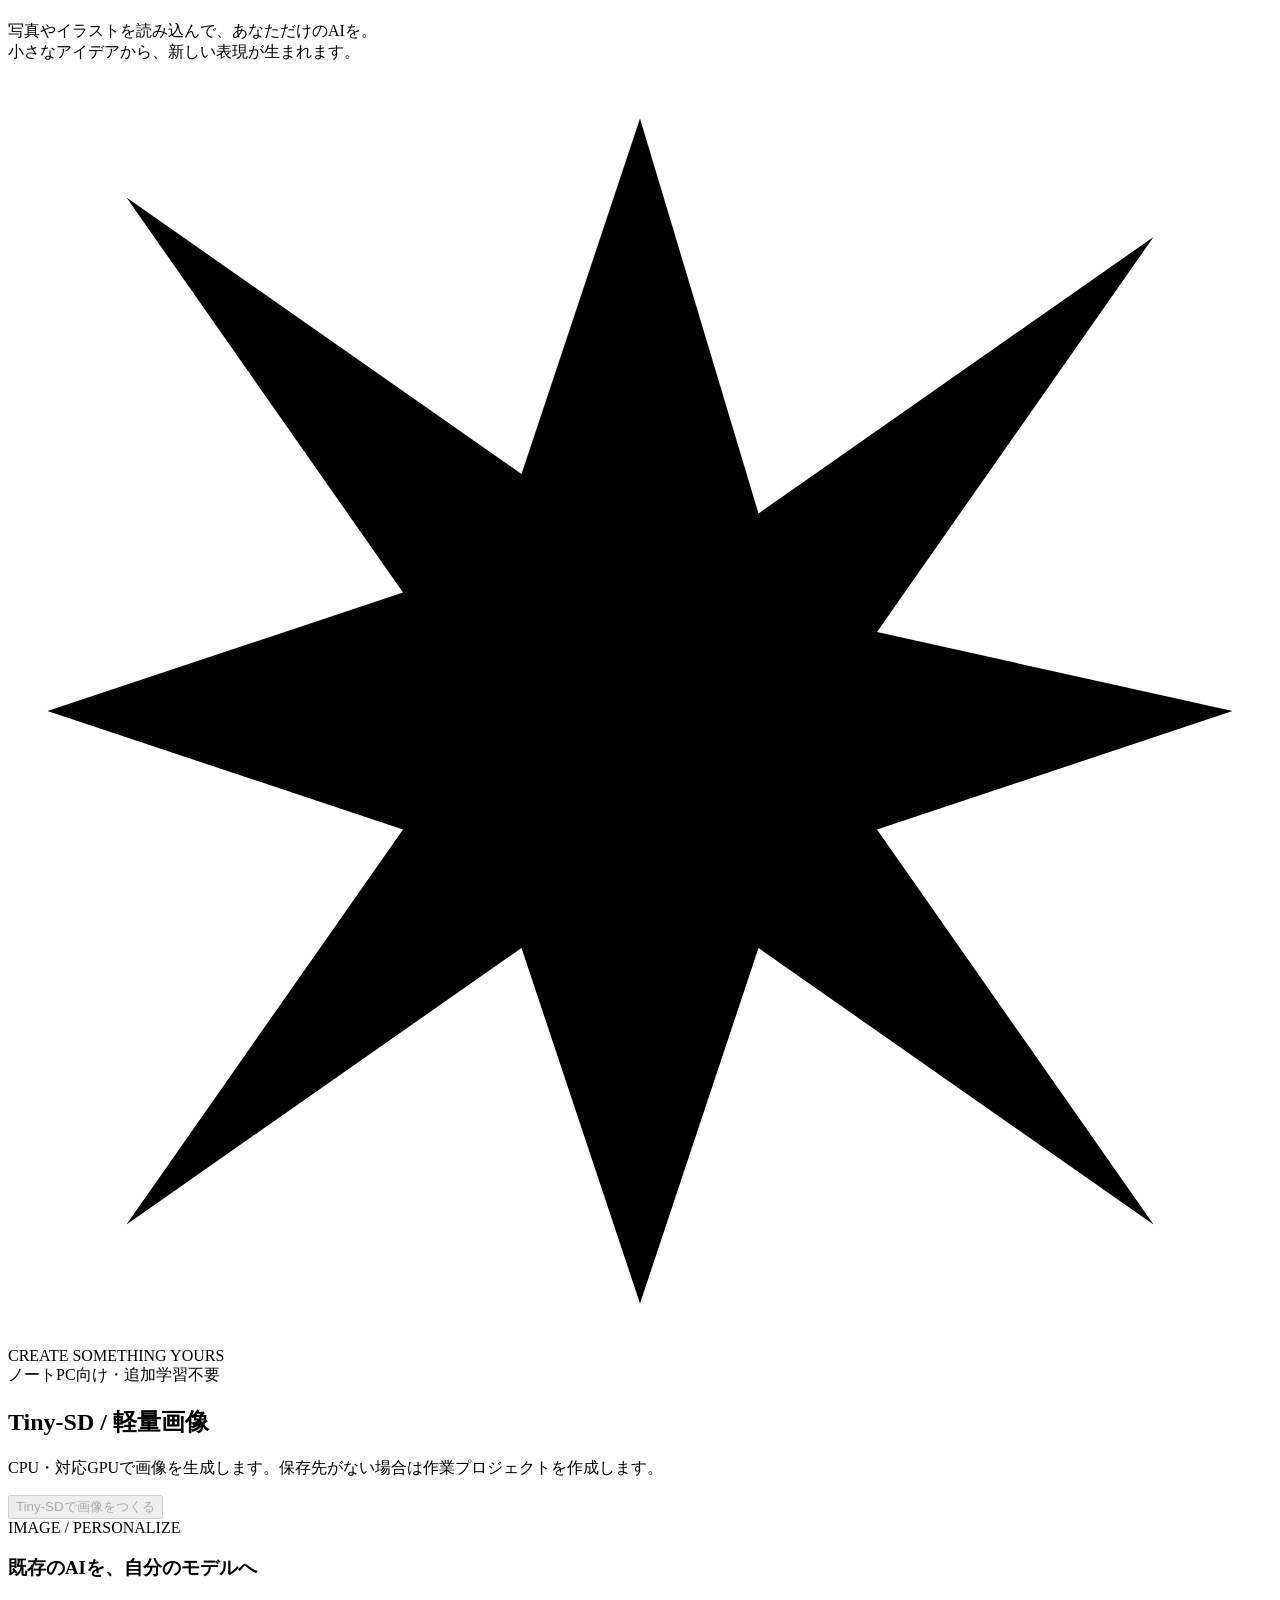
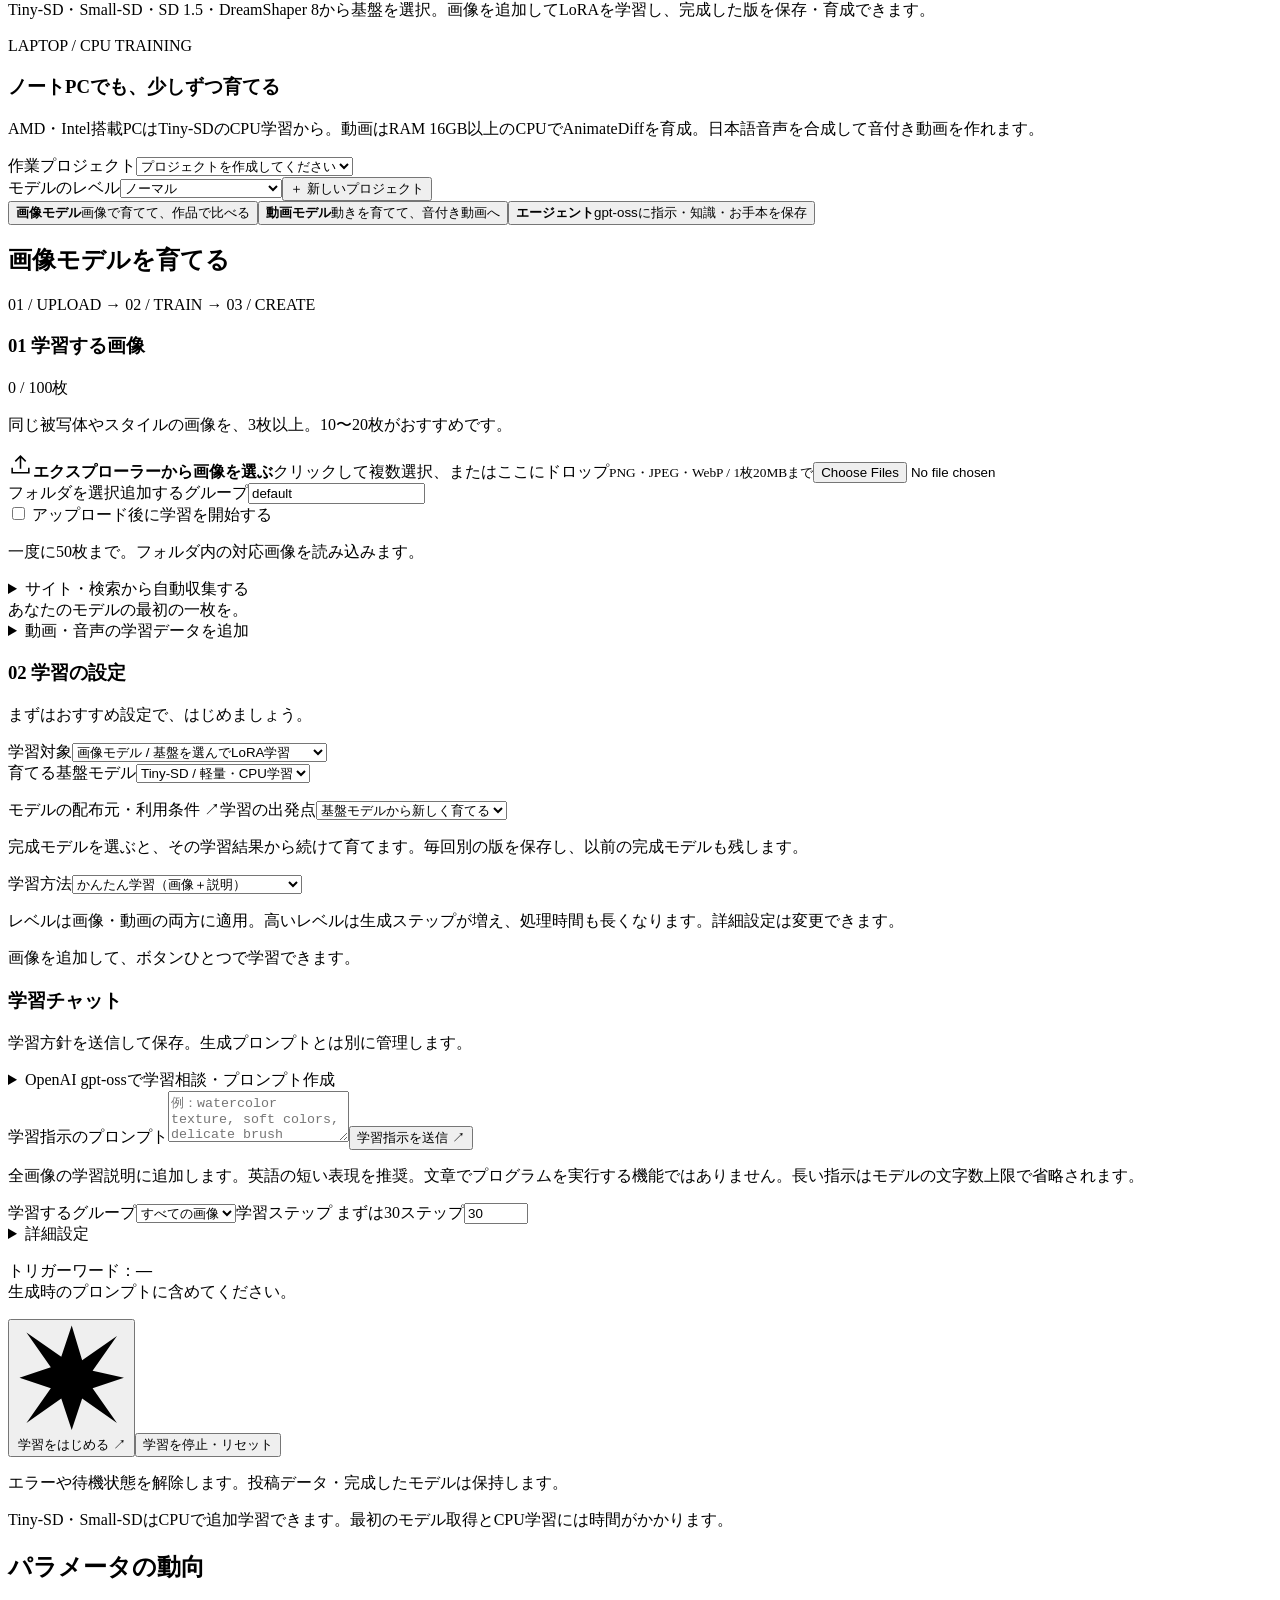
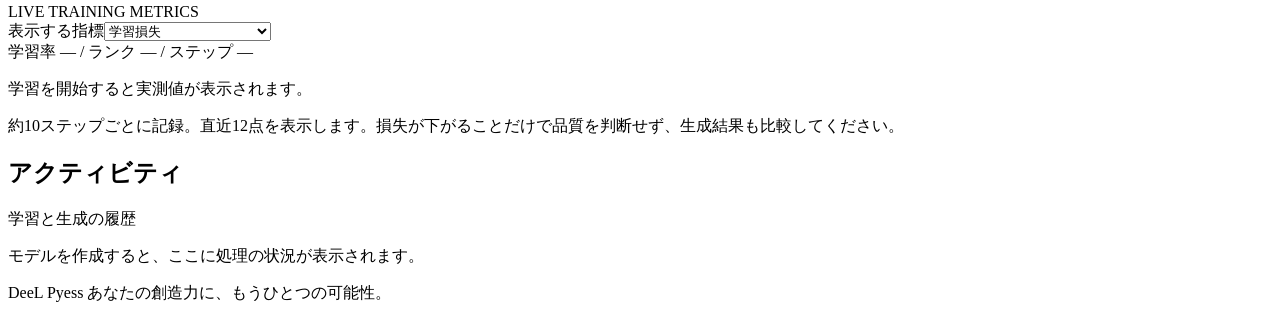
==== commit 0818f0ce: "feat: add versioned CPU personalization and image video agent workspaces" ====
--- a/studio/static/index.html
+++ b/studio/static/index.html
@@ -1,22 +1,24 @@
 <!doctype html>
 <html lang="ja">
-<head><meta charset="utf-8"><meta name="viewport" content="width=device-width,initial-scale=1"><title>DeeL Pyess — あなたの世界を、モデルに。</title><link rel="icon" href="data:image/svg+xml,%3Csvg xmlns='http://www.w3.org/2000/svg' viewBox='0 0 40 40'%3E%3Crect width='40' height='40' rx='10' fill='%233285ff'/%3E%3Cpath d='M20 6L24 16L34 20L24 24L20 34L16 24L6 20L16 16Z' fill='%23ffffff'/%3E%3C/svg%3E"><link rel="stylesheet" href="/static/style.css"><script defer src="/static/app.js"></script></head>
+<head><meta charset="utf-8"><meta name="viewport" content="width=device-width,initial-scale=1"><title>DeeL Pyess — あなたの世界を、モデルに。</title><link rel="icon" href="data:image/svg+xml,%3Csvg xmlns='http://www.w3.org/2000/svg' viewBox='0 0 40 40'%3E%3Crect width='40' height='40' rx='10' fill='%233285ff'/%3E%3Cpath d='M20 6L24 16L34 20L24 24L20 34L16 24L6 20L16 16Z' fill='%23ffffff'/%3E%3C/svg%3E"><link rel="stylesheet" href="/static/style.css"><script defer src="/static/app.js"></script><script defer src="/static/agent.js"></script></head>
 <body>
 <aside class="sidebar"><a class="brand" href="/"><span class="brand-icon"><svg class="star-symbol" aria-hidden="true" viewBox="0 0 32 32"><path d="M16 1 19 11 29 4 22 14 31 16 22 19 29 29 19 22 16 31 13 22 3 29 10 19 1 16 10 13 3 3 13 10Z"/></svg></span><span>DeeL<br><b>Pyess</b></span></a><div class="side-label">WORKSPACE</div><button class="nav active" data-tab="train">◈ <span>モデルを育てる</span></button><button class="nav" data-tab="generate">✧ <span>作品をつくる</span></button><button class="nav" data-tab="gallery">▦ <span>ギャラリー</span></button><button class="nav" data-tab="course">▤ <span>AI開発コース</span></button><div class="sidebar-bottom"><span class="dot"></span> ローカルワークスペース<p>画像もモデルも、あなたの手元に。</p><a href="https://github.com/LykosAI/StabilityMatrix/releases" target="_blank" rel="noreferrer">Stability Matrix ↗</a></div></aside>
 <main><header><div class="breadcrumb">ワークスペース <span>/</span> <b id="breadcrumb">モデルを育てる</b></div><div class="header-controls"><button id="update-button" class="chip" type="button">更新</button><button id="gpu" class="chip" aria-label="PC環境・AI機能">GPU・PC環境</button><button id="settings-button" class="settings-button" aria-label="AIルールの設定"><svg aria-hidden="true" viewBox="0 0 24 24" width="18" height="18" fill="none" stroke="currentColor" stroke-width="1.5"><path d="M9 3h6l1 3 3 1 2 5-2 5-3 1-1 3H9l-1-3-3-1-2-5 2-5 3-1z"/><circle cx="12" cy="12" r="3"/></svg><span>設定</span></button></div></header>
 <section class="hero"><div><div class="eyebrow">YOUR VISION. YOUR MODEL.</div><h1>あなたの世界を、<br><span>モデルに。</span></h1><p>写真やイラストを読み込んで、あなただけのAIを。<br>小さなアイデアから、新しい表現が生まれます。</p></div><div class="hero-art" aria-hidden="true"><div class="orbit one"></div><div class="orbit two"></div><div class="art-core"><svg class="star-symbol" aria-hidden="true" viewBox="0 0 32 32"><path d="M16 1 19 11 29 4 22 14 31 16 22 19 29 29 19 22 16 31 13 22 3 29 10 19 1 16 10 13 3 3 13 10Z"/></svg></div><span class="art-tag">CREATE SOMETHING YOURS</span></div></section>
 <div id="notice" class="notice" role="status" aria-live="polite" hidden></div>
-<section class="quick-generate" aria-label="軽量画像生成"><div><span class="model-type">ノートPC向け・追加学習不要</span><h2>Tiny-SD / 軽量画像</h2><p>CPU・対応GPUで画像を生成します。保存先がない場合は作業プロジェクトを作成します。</p></div><button id="quick-tiny" class="button primary" type="button" disabled>Tiny-SDで画像をつくる</button></section><section class="model-catalog" aria-label="追加学習に使う2つの基盤モデル"><article><span class="model-type">01 / IMAGE MODEL</span><h3>Stable Diffusion 1.5</h3><p>画像を学習して、あなただけのLoRAを。</p><a href="https://huggingface.co/stable-diffusion-v1-5/stable-diffusion-v1-5" target="_blank" rel="noreferrer">画像モデルの配布元 ↗</a></article><article><span class="model-type">02 / VIDEO MODEL</span><h3>CogVideoX-5b-I2V</h3><p>独自モデルで作った画像から、動画へ。</p><a href="https://huggingface.co/THUDM/CogVideoX-5b-I2V" target="_blank" rel="noreferrer">動画モデルの配布元 ↗</a></article></section><section class="project-bar"><div><span class="side-label">作業プロジェクト</span><select id="projects" aria-label="作業プロジェクトを選択"><option value="">プロジェクトを作成してください</option></select></div><label class="level-select">モデルのレベル<select id="model-level" aria-label="モデルのレベル"><option value="normal">ノーマル</option><option value="power">パワー</option><option value="excellent">エクセレント（深考）</option><option value="ultra">ウルトラ（レベル200）</option></select></label><button id="new-project" class="button secondary">＋ 新しいプロジェクト</button></section>
+<section class="quick-generate" aria-label="軽量画像生成"><div><span class="model-type">ノートPC向け・追加学習不要</span><h2>Tiny-SD / 軽量画像</h2><p>CPU・対応GPUで画像を生成します。保存先がない場合は作業プロジェクトを作成します。</p></div><button id="quick-tiny" class="button primary" type="button" disabled>Tiny-SDで画像をつくる</button></section><section class="model-catalog" aria-label="選んで育てる基盤モデル"><article><span class="model-type">IMAGE / PERSONALIZE</span><h3>既存のAIを、自分のモデルへ</h3><p>Tiny-SD・Small-SD・SD 1.5・DreamShaper 8から基盤を選択。画像を追加してLoRAを学習し、完成した版を保存・育成できます。</p></article><article><span class="model-type">LAPTOP / CPU TRAINING</span><h3>ノートPCでも、少しずつ育てる</h3><p>AMD・Intel搭載PCはTiny-SDのCPU学習から。動画はRAM 16GB以上のCPUでAnimateDiffを育成。日本語音声を合成して音付き動画を作れます。</p></article></section><section class="project-bar"><div><span class="side-label">作業プロジェクト</span><select id="projects" aria-label="作業プロジェクトを選択"><option value="">プロジェクトを作成してください</option></select></div><label class="level-select">モデルのレベル<select id="model-level" aria-label="モデルのレベル"><option value="normal">ノーマル</option><option value="power">パワー</option><option value="excellent">エクセレント（深考）</option><option value="ultra">ウルトラ（レベル200）</option></select></label><button id="new-project" class="button secondary">＋ 新しいプロジェクト</button></section>
+<section class="learning-sections" aria-label="育てるモデルの種類"><button type="button" class="learning-section active" data-workspace="image"><b>画像モデル</b><span>画像で育てて、作品で比べる</span></button><button type="button" class="learning-section" data-workspace="video"><b>動画モデル</b><span>動きを育てて、音付き動画へ</span></button><button type="button" class="learning-section" data-workspace="agent"><b>エージェント</b><span>gpt-ossに指示・知識・お手本を保存</span></button></section>
 <section id="train" class="tab">
-<div class="section-heading"><h2>モデルを育てる</h2><span>01 / UPLOAD → 02 / TRAIN → 03 / CREATE</span></div>
-<div class="training-grid"><div class="panel"><div class="panel-title"><h3><span class="number">01</span> 学習する画像</h3><span id="image-count" class="muted">0 / 100枚</span></div><p class="muted">同じ被写体やスタイルの画像を、3枚以上。10〜20枚がおすすめです。</p><label id="dropzone" class="dropzone"><span class="upload-icon"><svg aria-hidden="true" viewBox="0 0 24 24" width="25" height="25" fill="none" stroke="currentColor" stroke-width="1.5"><path d="M12 16V4m-5 5 5-5 5 5M4 15v5h16v-5"/></svg></span><strong>エクスプローラーから画像を選ぶ</strong><span>クリックして複数選択、またはここにドロップ</span><small>PNG・JPEG・WebP / 1枚20MBまで</small><input id="upload" type="file" accept="image/png,image/jpeg,image/webp" multiple></label><div class="upload-options"><label class="button secondary">フォルダを選択<input id="folder-upload" type="file" webkitdirectory multiple hidden></label><label>追加するグループ<input id="upload-group" value="default" maxlength="40" aria-label="追加するグループ"></label></div><label class="auto-train"><input id="auto-train" type="checkbox"> アップロード後に学習を開始する</label><p class="hint">一度に50枚まで。フォルダ内の対応画像を読み込みます。</p><details class="collection-panel"><summary>サイト・検索から自動収集する</summary><form id="collection-form"><label>収集元<select id="collection-provider"><option value="site">指定サイト内を検索</option><option value="commons">Wikimedia Commonsを検索</option></select></label><label>サイトURL<input id="collection-url" type="url" placeholder="https://example.com/gallery"></label><label>検索キーワード<input id="collection-query" maxlength="200" placeholder="例：watercolor / キーワードなしで全件"></label><label>メディア<select id="collection-media"><option value="both">画像・動画</option><option value="image">画像</option><option value="video">動画</option><option value="audio">音声・動画の音声トラック</option><option value="all">画像・動画・音声すべて</option></select></label><button class="button secondary" id="collect-button">検索・収集する ↗</button></form><p class="hint">利用できる公開メディアを収集してください。出典を保存します。1回10枚まで、指定サイトは3ページまで。動画は最大3フレームを画像学習へ追加し、対応クリップを動画学習へ保存。ログイン・JavaScriptのみのサイトや取得制限のあるサイトには対応しません。</p><div id="collection-status" aria-live="polite"></div></details><div id="images" class="image-grid"></div><div id="empty-images" class="empty-small">あなたのモデルの最初の一枚を。</div><details class="collection-panel"><summary>動画・音声の学習データを追加</summary><label>追加するデータ<select id="media-kind"><option value="video">動画 / MP4・WebM</option><option value="audio">音声 / WAV・MP3</option></select></label><label><input id="extract-video-audio" type="checkbox"> 動画の音声も学習データへ取り込む</label><p class="hint">音声のある動画を選択。読み込んだ動画は動画学習、抽出音声は音声・声質の特徴抽出に使えます。自分の声・利用許可を得た音声を使用してください。学習は先頭約6秒、1秒以上・合計30件まで。</p><label class="button secondary">ファイルを選択<input id="media-upload" type="file" accept="video/mp4,video/webm,audio/wav,audio/mpeg" multiple hidden></label><p class="hint">1回10件・各50MBまで・合計30件。1秒以上。動画は1920×1080以下。先頭約6秒を学習します。動画LoRAは48〜80GB VRAMを目安に、音声は実験用の短い効果音として使用してください。</p><span id="media-count" class="muted">0 / 30件</span><div id="media-list"></div></details></div>
-<div class="panel settings"><h3><span class="number">02</span> 学習の設定</h3><p class="muted">まずはおすすめ設定で、はじめましょう。</p><div class="model-info"><span class="side-label">BASE MODEL</span><b>Stable Diffusion 1.5</b><span>Stability MatrixのSD 1.5モデルに対応</span></div><form id="training-form"><label>学習対象<select id="training-target"><option value="image">画像モデル / SD 1.5 LoRA</option><option value="video">動画モデル / CogVideoX LoRA</option><option value="audio">音声モデル / 効果音・環境音（実験用）</option><option value="voice">人の声 / OpenVoice V2 声質の特徴抽出</option></select></label><label>学習方法<select id="training-mode"><option value="supervised">かんたん学習（画像＋説明）</option><option value="semi_supervised">半教師あり学習（説明を自動補完）</option><option value="style">スタイル学習（画風・色・質感）</option><option value="reinforcement">評価で強化学習（RWR）</option><option value="generation_test">生成テスト学習（学習＋試作）</option><option value="imitation">写し学習（お手本画像を学ぶ）</option></select></label><p class="hint">レベルは画像・動画の両方に適用。高いレベルは生成ステップが増え、処理時間も長くなります。詳細設定は変更できます。</p><p id="mode-help" class="hint">画像を追加して、ボタンひとつで学習できます。</p><div class="chat-box"><h3>学習チャット</h3><p class="hint">学習方針を送信して保存。生成プロンプトとは別に管理します。</p><details><summary>OpenAI gpt-ossで学習相談・プロンプト作成</summary><p class="hint">無料のローカルOllamaが必要。PCで ollama pull gpt-oss:20b を実行。20bはRAM/VRAM 16GB以上、120bは約80GB以上が目安です。文章専用・追加学習未対応。</p><label>相談モデル<select id="assistant-model"><option value="gpt-oss:20b">OpenAI gpt-oss-20b</option><option value="gpt-oss:120b">OpenAI gpt-oss-120b</option></select></label><label>相談内容<textarea id="assistant-prompt" maxlength="4000" rows="3"></textarea></label><button id="ask-assistant" type="button" class="button secondary">AIに相談</button><div id="assistant-answer" class="chat-history" aria-live="polite"></div></details><div id="training-chat-history" class="chat-history" aria-label="学習チャット履歴"></div><label>学習指示のプロンプト<textarea id="training-instruction" rows="3" maxlength="2000" placeholder="例：watercolor texture, soft colors, delicate brush strokes"></textarea></label><button type="button" id="send-training-chat" class="button secondary">学習指示を送信 ↗</button></div><p class="hint">全画像の学習説明に追加します。英語の短い表現を推奨。文章でプログラムを実行する機能ではありません。長い指示はモデルの文字数上限で省略されます。</p><label>学習するグループ<select id="training-group"><option value="">すべての画像</option></select></label><label>学習ステップ <span class="muted">おすすめ 500</span><input id="steps" type="number" value="500" min="10" max="5000" required></label><details><summary>詳細設定</summary><label>学習率<input id="learning-rate" type="number" value="0.0001" min="0.000001" max="0.001" step="0.000001" required></label><label>LoRAランク<input id="rank" type="number" value="8" min="4" max="32" required></label><label>シード<input id="train-seed" type="number" value="42" min="0" max="4294967295" required></label></details><p class="hint">トリガーワード：<b id="trigger-word">—</b><br>生成時のプロンプトに含めてください。</p><button id="train-button" class="button primary full" type="submit"><svg class="star-symbol" aria-hidden="true" viewBox="0 0 32 32"><path d="M16 1 19 11 29 4 22 14 31 16 22 19 29 29 19 22 16 31 13 22 3 29 10 19 1 16 10 13 3 3 13 10Z"/></svg> 学習をはじめる <span>↗</span></button><button type="button" id="reset-training" class="button secondary full">学習を停止・リセット</button><p class="hint">エラーや待機状態を解除します。投稿データ・完成したモデルは保持します。</p><p id="gpu-hint" class="hint">実際の学習・生成にはCUDA GPUが必要です。</p></form></div></div>
+<div class="section-heading"><h2 id="learning-heading">画像モデルを育てる</h2><span>01 / UPLOAD → 02 / TRAIN → 03 / CREATE</span></div>
+<div class="training-grid"><div class="panel"><div id="image-upload-controls"><div class="panel-title"><h3><span class="number">01</span> 学習する画像</h3><span id="image-count" class="muted">0 / 100枚</span></div><p class="muted">同じ被写体やスタイルの画像を、3枚以上。10〜20枚がおすすめです。</p><label id="dropzone" class="dropzone"><span class="upload-icon"><svg aria-hidden="true" viewBox="0 0 24 24" width="25" height="25" fill="none" stroke="currentColor" stroke-width="1.5"><path d="M12 16V4m-5 5 5-5 5 5M4 15v5h16v-5"/></svg></span><strong>エクスプローラーから画像を選ぶ</strong><span>クリックして複数選択、またはここにドロップ</span><small>PNG・JPEG・WebP / 1枚20MBまで</small><input id="upload" type="file" accept="image/png,image/jpeg,image/webp" multiple></label><div class="upload-options"><label class="button secondary">フォルダを選択<input id="folder-upload" type="file" webkitdirectory multiple hidden></label><label>追加するグループ<input id="upload-group" value="default" maxlength="40" aria-label="追加するグループ"></label></div><label class="auto-train"><input id="auto-train" type="checkbox"> アップロード後に学習を開始する</label><p class="hint">一度に50枚まで。フォルダ内の対応画像を読み込みます。</p><details class="collection-panel"><summary>サイト・検索から自動収集する</summary><form id="collection-form"><label>収集元<select id="collection-provider"><option value="site">指定サイト内を検索</option><option value="commons">Wikimedia Commonsを検索</option></select></label><label>サイトURL<input id="collection-url" type="url" placeholder="https://example.com/gallery"></label><label>検索キーワード<input id="collection-query" maxlength="200" placeholder="例：watercolor / キーワードなしで全件"></label><label>メディア<select id="collection-media"><option value="both">画像・動画</option><option value="image">画像</option><option value="video">動画</option><option value="audio">音声・動画の音声トラック</option><option value="all">画像・動画・音声すべて</option></select></label><button class="button secondary" id="collect-button">検索・収集する ↗</button></form><p class="hint">利用できる公開メディアを収集してください。出典を保存します。1回10枚まで、指定サイトは3ページまで。動画は最大3フレームを画像学習へ追加し、対応クリップを動画学習へ保存。ログイン・JavaScriptのみのサイトや取得制限のあるサイトには対応しません。</p><div id="collection-status" aria-live="polite"></div></details><div id="images" class="image-grid"></div><div id="empty-images" class="empty-small">あなたのモデルの最初の一枚を。</div></div><details id="media-upload-controls" class="collection-panel"><summary>動画・音声の学習データを追加</summary><label>追加するデータ<select id="media-kind"><option value="video">動画 / MP4・WebM</option><option value="audio">音声 / WAV・MP3</option></select></label><label><input id="extract-video-audio" type="checkbox"> 動画の音声も学習データへ取り込む</label><p class="hint">音声のある動画を選択。読み込んだ動画は動画学習、抽出音声は音声・声質の特徴抽出に使えます。自分の声・利用許可を得た音声を使用してください。学習は先頭約6秒、1秒以上・合計30件まで。</p><label class="button secondary">ファイルを選択<input id="media-upload" type="file" accept="video/mp4,video/webm,audio/wav,audio/mpeg" multiple hidden></label><p class="hint">1回10件・各50MBまで・合計30件。1秒以上。動画は1920×1080以下。先頭約6秒を学習します。AnimateDiffのCPU学習はRAM 16GB以上、CogVideoXの学習は48〜80GB VRAMが目安です。音声学習は実験用の短い効果音に対応します。</p><span id="media-count" class="muted">0 / 30件</span><div id="media-list"></div></details></div>
+<div class="panel settings"><h3><span class="number">02</span> 学習の設定</h3><p class="muted">まずはおすすめ設定で、はじめましょう。</p><form id="training-form"><label>学習対象<select id="training-target"><option value="image">画像モデル / 基盤を選んでLoRA学習</option><option value="video">動画モデル / 基盤を選んでLoRA学習</option><option value="audio">音声モデル / 効果音・環境音（実験用）</option><option value="voice">人の声 / OpenVoice V2 声質の特徴抽出</option></select></label><div id="training-model-controls"><label>育てる基盤モデル<select id="training-base"><option value="tiny">Tiny-SD / 軽量・CPU学習</option></select></label><p id="training-base-help" class="hint" aria-live="polite"></p><a id="training-base-source" target="_blank" rel="noreferrer">モデルの配布元・利用条件 ↗</a><label>学習の出発点<select id="training-start"><option value="">基盤モデルから新しく育てる</option></select></label><p class="hint">完成モデルを選ぶと、その学習結果から続けて育てます。毎回別の版を保存し、以前の完成モデルも残します。</p></div><div id="video-training-controls" hidden><label>育てる動画の基盤モデル<select id="video-training-base"><option value="animatediff">AnimateDiff + DreamShaper 8 / CPU動画学習</option><option value="cogvideo">CogVideoX 5B I2V / CUDA動画学習</option></select></label><p id="video-training-help" class="hint"></p><a id="video-training-source" target="_blank" rel="noreferrer">動画モデルの配布元・利用条件 ↗</a><label>動画学習の出発点<select id="video-training-start"><option value="">基盤モデルから新しく育てる</option></select></label><p class="hint">3本以上の短い動画で動き・見た目を追加学習。完成モデルの版を残し、続きから育てて生成に使えます。AnimateDiffは256pxの映像16フレーム・約2秒から。音声は別モデルで合成し、読み上げが長い場合は映像を繰り返します。</p></div><label>学習方法<select id="training-mode"><option value="supervised">かんたん学習（画像＋説明）</option><option value="semi_supervised">半教師あり学習（説明を自動補完）</option><option value="style">スタイル学習（画風・色・質感）</option><option value="reinforcement">評価で強化学習（RWR）</option><option value="generation_test">生成テスト学習（学習＋試作）</option><option value="imitation">写し学習（お手本画像を学ぶ）</option></select></label><p class="hint">レベルは画像・動画の両方に適用。高いレベルは生成ステップが増え、処理時間も長くなります。詳細設定は変更できます。</p><p id="mode-help" class="hint">画像を追加して、ボタンひとつで学習できます。</p><div class="chat-box"><h3>学習チャット</h3><p class="hint">学習方針を送信して保存。生成プロンプトとは別に管理します。</p><details><summary>OpenAI gpt-ossで学習相談・プロンプト作成</summary><p class="hint">無料のローカルOllamaが必要。PCで ollama pull gpt-oss:20b を実行。20bはRAM/VRAM 16GB以上、120bは約80GB以上が目安です。文章専用・追加学習未対応。</p><label>相談モデル<select id="assistant-model"><option value="gpt-oss:20b">OpenAI gpt-oss-20b</option><option value="gpt-oss:120b">OpenAI gpt-oss-120b</option></select></label><label>相談内容<textarea id="assistant-prompt" maxlength="4000" rows="3"></textarea></label><button id="ask-assistant" type="button" class="button secondary">AIに相談</button><div id="assistant-answer" class="chat-history" aria-live="polite"></div></details><div id="training-chat-history" class="chat-history" aria-label="学習チャット履歴"></div><label>学習指示のプロンプト<textarea id="training-instruction" rows="3" maxlength="2000" placeholder="例：watercolor texture, soft colors, delicate brush strokes"></textarea></label><button type="button" id="send-training-chat" class="button secondary">学習指示を送信 ↗</button></div><p class="hint">全画像の学習説明に追加します。英語の短い表現を推奨。文章でプログラムを実行する機能ではありません。長い指示はモデルの文字数上限で省略されます。</p><label>学習するグループ<select id="training-group"><option value="">すべての画像</option></select></label><label>学習ステップ <span class="muted" id="recommended-steps">まずは30ステップ</span><input id="steps" type="number" value="30" min="10" max="5000" required></label><details><summary>詳細設定</summary><label>学習率<input id="learning-rate" type="number" value="0.0001" min="0.000001" max="0.001" step="0.000001" required></label><label>LoRAランク<input id="rank" type="number" value="4" min="4" max="32" required></label><label>シード<input id="train-seed" type="number" value="42" min="0" max="4294967295" required></label></details><p class="hint">トリガーワード：<b id="trigger-word">—</b><br>生成時のプロンプトに含めてください。</p><button id="train-button" class="button primary full" type="submit"><svg class="star-symbol" aria-hidden="true" viewBox="0 0 32 32"><path d="M16 1 19 11 29 4 22 14 31 16 22 19 29 29 19 22 16 31 13 22 3 29 10 19 1 16 10 13 3 3 13 10Z"/></svg> 学習をはじめる <span>↗</span></button><button type="button" id="reset-training" class="button secondary full">学習を停止・リセット</button><p class="hint">エラーや待機状態を解除します。投稿データ・完成したモデルは保持します。</p><p id="gpu-hint" class="hint">Tiny-SD・Small-SDはCPUで追加学習できます。最初のモデル取得とCPU学習には時間がかかります。</p></form></div></div>
 </section>
-<section id="generate" class="tab" hidden><div class="section-heading"><h2>作品をつくる</h2><span>TURN YOUR MODEL INTO SOMETHING NEW</span></div><div class="training-grid"><div class="panel"><h3>生成チャット</h3><p class="muted">どんな世界を描きますか？ 学習チャットの履歴とは分けて保存します。</p><div id="generation-chat-history" class="chat-history" aria-label="生成チャット履歴"></div><form id="generation-form"><label id="public-model-label">生成モデル<select id="public-model"><option value="">自分で学習したモデル / SD 1.5・CogVideoX</option><option value="tiny">Tiny-SD / 軽量画像（DirectML・CPU）</option><option value="sdxl">SDXL 1.0 / 画像</option><option value="ssd">SSD-1B / 画像</option><option value="pixart">PixArt Sigma / 画像</option><option value="ltx">LTX-Video / 動画</option></select></label><p class="hint">Tiny-SDは一般のノートPC向け。256pxで生成後、指定サイズに拡大します。初回に約1.3GBのモデルを取得。CPU処理は数分以上かかる場合があります。公開モデルは事前学習済みの生成用です。独自LoRA学習はSD 1.5・CogVideoXで行います。初回にウェイトを取得。利用条件は配布元に従います。</p><div class="mode-buttons"><label><input type="radio" name="kind" value="image" checked> 画像</label><label><input type="radio" name="kind" value="video"> 動画</label><label><input type="radio" name="kind" value="audio"> 音声</label></div><label>音声モデル<select id="audio-model"><option value="">学習した効果音 / 動画用</option><option value="audioldm2">AudioLDM2 Large / 効果音・環境音（非商用）</option><option value="kokoro">Kokoro 82M / 日本語読み上げ</option></select></label><label id="use-voice-label"><input id="use-voice" type="checkbox"> 取り込んだ声質を読み上げに反映（OpenVoice V2）</label><p class="hint">Kokoroは文章を読み上げ、OpenVoiceは声質を反映します。再現度はモデル・録音品質・言語で変わります。完全一致の保証はありません。声質の取り込み時の指示「ゆっくり／速く」「高め／低め」を速度・高さ設定として保存できます。感情・演技の自由な追加学習は未対応です。読み上げ・声質には追加の音声ライブラリが必要です。音声のみを選ぶとWAVを出力します。Kokoro・声質変換は生成ステップ数の設定を使用しません。</p><label>プロンプト<textarea id="prompt" rows="5" required maxlength="2000" placeholder="a photo of myconcept, soft natural light, cinematic composition"></textarea></label><p id="prompt-help" class="hint">英語のプロンプトを推奨します。独自モデルのトリガーワードを含めてください。</p><label id="negative-label">除外する要素<input id="negative" placeholder="blurry, low quality" maxlength="2000"></label><label id="source-label" hidden>動画の元になる画像<select id="source-image"><option value="">先に画像を生成してください</option></select></label><details id="audio-details"><summary>動画に学習した音声を付ける</summary><label><input id="with-audio" type="checkbox"> 音声付きで生成する</label><label>音声プロンプト<input id="audio-prompt" maxlength="2000" placeholder="sound of myconcept"></label><p class="hint">先に音声を3件以上追加して学習してください。学習時の説明と同じプロンプトを使うと条件が一致します。短い効果音の実験用で、音質・内容の再現には限界があります。</p></details><label id="output-resolution-label">出力解像度<select id="output-resolution"><option value="custom" selected>指定サイズ / 2100 × 2050</option><option value="720p">720p / 1280 × 720</option><option value="1080p">1080p / 1920 × 1080</option><option value="1440p">1440p / 2560 × 1440</option><option value="4k">4K / 3840 × 2160</option><option value="native">モデル標準サイズ</option></select></label><label>シード<input id="generate-seed" type="number" value="42" min="0" max="4294967295" required></label><button id="generate-button" class="button primary full">✧ 生成する <span>↗</span></button></form></div><div class="panel preview"><div id="preview"><span class="preview-icon">✧</span><h3>アイデアが、かたちになる場所。</h3><p class="muted">生成した作品はここに表示されます。</p></div><p id="preview-help" class="hint">画像・動画：指定サイズ2100×2050・720p〜4Kの書き出しに対応<br>生成後に拡大し、余白を付けて選択したサイズに整えます。標準生成は画像512 × 512 / 動画720 × 480。ネイティブ4K生成ではありません。<br>動画：約6秒 / CogVideoX<br>動画は生成画像を動かす方式です。動画の追加学習は学習対象から選択できます。</p></div></div></section>
+<section id="generate" class="tab" hidden><div class="section-heading"><h2>作品をつくる</h2><span>TURN YOUR MODEL INTO SOMETHING NEW</span></div><div class="training-grid"><div class="panel"><h3>生成チャット</h3><p class="muted">どんな世界を描きますか？ 学習チャットの履歴とは分けて保存します。</p><div id="generation-chat-history" class="chat-history" aria-label="生成チャット履歴"></div><form id="generation-form"><label id="public-model-label">生成モデル<select id="public-model"><option value="">自分で学習したモデル</option><option value="tiny">Tiny-SD / 軽量画像（DirectML・CPU）</option><option value="sdxl">SDXL 1.0 / 画像</option><option value="ssd">SSD-1B / 画像</option><option value="pixart">PixArt Sigma / 画像</option><option value="ltx">LTX-Video / 動画</option></select></label><p class="hint">Tiny-SDは一般のノートPC向け。256pxで生成後、指定サイズに拡大します。初回に約1.3GBのモデルを取得。CPU処理は数分以上かかる場合があります。公開モデルは事前学習済みの生成用です。画像の独自LoRAは学習画面で4種類の基盤から選べます。初回にウェイトを取得。利用条件は配布元に従います。</p><label id="generation-video-label" hidden>動画の基盤モデル<select id="generation-video-model"><option value="animatediff">AnimateDiff + DreamShaper 8 / CPU</option><option value="cogvideo">CogVideoX 5B I2V / CUDA</option></select></label><label id="trained-model-label" hidden>生成に使う完成モデル<select id="trained-model"><option value="">最新の完成モデル</option></select></label><p id="comparison-help" class="hint" hidden>「育成前後を比べて生成」は、同じプロンプト・シード・ステップで基盤モデルと完成モデルの作品を2枚作ります。処理時間は通常の約2倍です。気に入った育成後の作品を評価して、次の学習へつなげましょう。</p><div class="mode-buttons"><label><input type="radio" name="kind" value="image" checked> 画像</label><label><input type="radio" name="kind" value="video"> 動画</label><label><input type="radio" name="kind" value="audio"> 音声</label></div><label>音声モデル<select id="audio-model"><option value="">学習した効果音 / 動画用</option><option value="audioldm2">AudioLDM2 Large / 効果音・環境音（非商用）</option><option value="kokoro">Kokoro 82M / 日本語読み上げ</option></select></label><label id="use-voice-label"><input id="use-voice" type="checkbox"> 取り込んだ声質を読み上げに反映（OpenVoice V2）</label><p class="hint">Kokoroは文章を読み上げ、OpenVoiceは声質を反映します。再現度はモデル・録音品質・言語で変わります。完全一致の保証はありません。声質の取り込み時の指示「ゆっくり／速く」「高め／低め」を速度・高さ設定として保存できます。感情・演技の自由な追加学習は未対応です。読み上げ・声質には追加の音声ライブラリが必要です。音声のみを選ぶとWAVを出力します。Kokoro・声質変換は生成ステップ数の設定を使用しません。</p><label>プロンプト<textarea id="prompt" rows="5" required maxlength="2000" placeholder="a photo of myconcept, soft natural light, cinematic composition"></textarea></label><p id="prompt-help" class="hint">英語のプロンプトを推奨します。独自モデルのトリガーワードを含めてください。</p><label id="negative-label">除外する要素<input id="negative" placeholder="blurry, low quality" maxlength="2000"></label><label id="source-label" hidden>動画の元になる画像<select id="source-image"><option value="">先に画像を生成してください</option></select></label><details id="audio-details"><summary>動画に音声を付ける</summary><label><input id="with-audio" type="checkbox"> 音声付きで生成する</label><label>音声プロンプト<input id="audio-prompt" maxlength="2000" placeholder="sound of myconcept"></label><p class="hint">ノートPCの動画はKokoroの日本語読み上げを選び、文章を入力してください。読み上げの長さに合わせて短い映像を繰り返します。口の動きと音声の自動同期には対応していません。CogVideoXでは学習した効果音も使用できます。</p></details><label id="output-resolution-label">出力解像度<select id="output-resolution"><option value="custom" selected>指定サイズ / 2100 × 2050</option><option value="720p">720p / 1280 × 720</option><option value="1080p">1080p / 1920 × 1080</option><option value="1440p">1440p / 2560 × 1440</option><option value="4k">4K / 3840 × 2160</option><option value="native">モデル標準サイズ</option></select></label><label>シード<input id="generate-seed" type="number" value="42" min="0" max="4294967295" required></label><button id="generate-button" class="button primary full">✧ 生成する <span>↗</span></button><button id="compare-button" class="button secondary full" type="submit" hidden>育成前後を比べて生成</button></form></div><div class="panel preview"><div id="preview"><span class="preview-icon">✧</span><h3>アイデアが、かたちになる場所。</h3><p class="muted">生成した作品はここに表示されます。</p></div><p id="preview-help" class="hint">画像・動画：指定サイズ2100×2050・720p〜4Kの書き出しに対応<br>生成後に拡大し、余白を付けて選択したサイズに整えます。標準生成は画像512 × 512 / 動画720 × 480。ネイティブ4K生成ではありません。<br>動画：AnimateDiffは256px・約2秒 / CogVideoXは720×480・約6秒。<br>AnimateDiffは文章から映像を生成、CogVideoXは生成画像を動かす方式です。動画モデルの項目で追加学習できます。</p></div></div></section>
+<section id="agent" class="tab" hidden><div class="section-heading"><h2>エージェントを育てる</h2><span>TEACH → TRY → IMPROVE</span></div><p class="muted">OpenAI gpt-ossの指示・知識・お手本を育成版として保存し、その版で応答を試します。評価から次の版を作れます。モデルの重みは変更しない方式です。</p><div class="training-grid"><div class="panel"><h3>01 / 育成する内容</h3><form id="agent-form"><label>基盤モデル<select id="agent-model"><option value="gpt-oss:20b">OpenAI gpt-oss-20b / ノートPC向け</option><option value="gpt-oss:120b">OpenAI gpt-oss-120b / 大容量PC向け</option></select></label><p class="hint">ローカルOllamaを別途インストールし、ollama pull gpt-oss:20b を実行してください。20bはRAM 16GB以上が目安で、他のアプリの使用量によっては不足します。120bは約80GB以上が目安です。CPUでは回答に時間がかかります。</p><a href="https://huggingface.co/openai/gpt-oss-20b" target="_blank" rel="noreferrer">OpenAIの公開ウェイト・利用条件 ↗</a><br><a href="https://ollama.com/download/windows" target="_blank" rel="noreferrer">OllamaのWindows版を入手 ↗</a><label>学習の出発点<select id="agent-start"><option value="">新しく育てる</option></select></label><label>育成版の名前<input id="agent-name" required maxlength="80" placeholder="例：私の作品づくりアシスタント"></label><label>指示・行動方針<textarea id="agent-instruction" rows="4" maxlength="2000" placeholder="例：作品づくりを手伝い、具体的な手順を短く提案してください。"></textarea></label><label>覚えておく知識<textarea id="agent-knowledge" rows="4" maxlength="4000" placeholder="作風、用語、プロジェクトの情報など"></textarea></label><label class="button secondary">知識のテキストファイルを読む<input id="agent-knowledge-file" type="file" accept=".txt,.md,text/plain,text/markdown" hidden></label><h4>お手本のやりとり</h4><div id="agent-examples"></div><button id="agent-add-example" type="button" class="button secondary">＋ お手本を追加</button><p class="hint">指示・知識・お手本の合計5000文字以内。内容を整理すると、限られたメモリでも使いやすくなります。</p><button id="agent-save" class="button primary full">育成版を保存する</button></form></div><div class="panel"><h3>02 / 育てたエージェントで試す</h3><form id="agent-run-form"><label>使用する育成版<select id="agent-version"><option value="">先に育成版を保存してください</option></select></label><a id="agent-export" hidden>この育成版を保存用JSONとしてダウンロード</a><label>依頼する内容<textarea id="agent-request" rows="4" maxlength="1500" required></textarea></label><label><input type="checkbox" id="agent-compare"> 育成前の応答も同じ依頼で比較する</label><p class="hint">共通のモデルレベルを使用します。育成前後を比較すると2回実行します。応答には揺らぎがあります。提案や手順を文章で返し、PCの操作や外部送信は実行しません。</p><button id="agent-run" class="button primary full">この育成版で試す</button></form><p id="agent-status" class="hint" aria-live="polite"></p><h3>応答と成長の記録</h3><div id="agent-runs"></div></div></div></section>
 <section id="gallery" class="tab" hidden><div class="section-heading"><h2>ギャラリー</h2><span>MADE BY YOU</span></div><div id="gallery-items" class="gallery-grid"></div><div id="empty-gallery" class="panel empty-small">まだ作品はありません。モデルを学習して、最初の作品をつくりましょう。</div></section>
 <section id="course" class="tab" hidden><div class="section-heading"><h2>AI開発・実践コース</h2><span id="course-count">0 / 8 実習完了</span></div><div class="course-intro"><h3>つくりながら、仕組みを理解する。</h3><p>全コースを自由に選べます。実習 → 比較 → 振り返りで、AIを開発する力を身につけましょう。進捗と実験ノートは選択中のモデルごとに保存します。</p></div><div id="course-modules" class="course-grid"></div></section><section class="metrics-section"><div class="section-heading"><h2>パラメータの動向</h2><span>LIVE TRAINING METRICS</span></div><div class="panel"><div class="metrics-controls"><label>表示する指標<select id="metric-type"><option value="loss">学習損失</option><option value="lora_norm">学習重みの大きさ（L2）</option><option value="gradient_norm">勾配の大きさ（L2）</option></select></label><div id="parameter-values" class="muted">学習率 — / ランク — / ステップ —</div></div><div id="metric-chart" class="metric-chart" role="img" aria-label="学習指標の棒グラフ"><p class="muted">学習を開始すると実測値が表示されます。</p></div><p class="hint">約10ステップごとに記録。直近12点を表示します。損失が下がることだけで品質を判断せず、生成結果も比較してください。</p></div></section><section class="jobs-section"><div class="section-heading"><h2>アクティビティ</h2><span id="job-count">学習と生成の履歴</span></div><div id="jobs" class="panel"><p class="muted">モデルを作成すると、ここに処理の状況が表示されます。</p></div></section>
 <footer>DeeL Pyess <span>あなたの創造力に、もうひとつの可能性。</span></footer>
 </main>
-<dialog id="project-dialog"><form id="project-form"><div class="dialog-title"><h2>新しいプロジェクト</h2><button type="button" id="close-dialog" aria-label="閉じる">×</button></div><p class="muted">作品・学習データ・設定をまとめる保存先です。Tiny-SDなどの公開モデルは追加学習せず使えます。</p><label>プロジェクト名<input id="model-name" required maxlength="80" placeholder="例：私のイラストスタイル"></label><label>トリガーワード<input id="model-trigger" required pattern="[a-zA-Z][a-zA-Z0-9_]{2,39}" value="myconcept"></label><p class="hint">3〜40文字の英数字・アンダースコア。<br>追加学習を行うときに使う名前です。Tiny-SDでは初期値のままで構いません。</p><button class="button primary full" type="submit">プロジェクトを作成する ↗</button></form></dialog>
+<dialog id="project-dialog"><form id="project-form"><div class="dialog-title"><h2>新しいプロジェクト</h2><button type="button" id="close-dialog" aria-label="閉じる">×</button></div><p class="muted">作品・学習データ・設定をまとめる保存先です。Tiny-SDなどの公開モデルは追加学習せず使えます。</p><label>プロジェクト名<input id="model-name" required maxlength="80" placeholder="例：私のイラストスタイル"></label><label>トリガーワード<input id="model-trigger" required pattern="[a-zA-Z][a-zA-Z0-9_]{2,39}" value="myconcept"></label><p class="hint">3〜40文字の英数字・アンダースコア。<br>追加学習を行うときに使う名前です。学習したモデルでの生成プロンプトにも含めます。</p><button class="button primary full" type="submit">プロジェクトを作成する ↗</button></form></dialog>
 <dialog id="settings-dialog"><form id="settings-form"><div class="dialog-title"><h2>AIルールの設定</h2><button type="button" id="close-settings" aria-label="設定を閉じる">×</button></div><p class="muted">このモデルの共通プロンプトを設定します。初期ルールは空です。</p><label>共通ルール・表現<textarea id="rules-prompt" rows="4" maxlength="1000" placeholder="例：watercolor illustration, soft colors"></textarea></label><label>除外する要素<textarea id="negative-rules" rows="3" maxlength="1000" placeholder="例：blurry, text, watermark"></textarea></label><p class="hint">生成時のプロンプトに追加されます。英語の短い語句を推奨します。画像モデルが読める文章の長さには上限があり、長い指示は省略されることがあります。</p><div class="settings-actions"><button type="button" id="reset-rules" class="button secondary">ルールをリセット</button><button type="submit" class="button primary">設定を保存 ↗</button></div></form></dialog>
 <dialog id="hardware-dialog"><div class="panel-title"><h2>PC環境・AI機能</h2><button id="close-hardware" type="button" aria-label="PC環境を閉じる">×</button></div><p id="hardware-devices"></p><p id="hardware-summary" role="status"></p><p id="hardware-ram" class="hint"></p><label>実行環境<select id="setup-backend"><option value="auto">このPCに合わせて自動選択</option><option value="directml">AMD・Intel / DirectML ＋ CPU</option><option value="cpu">CPU互換モード</option><option value="cuda">NVIDIA / CUDA</option></select></label><label><input id="setup-voice" type="checkbox"> 日本語音声・声質機能も追加する</label><button id="setup-runtime" class="button primary full" type="button">このPCのAI機能をセットアップ</button><button id="refresh-hardware" class="button secondary full" type="button">再診断する</button><p id="setup-notice" class="hint" role="status"></p><p class="hint">Windows版の起動ウィンドウで導入します。数GBの空き容量とネット接続が必要です。実行中の学習・生成を終えてください。DirectMLは対応するDirectX 12 GPU向けで、全機種・全演算を保証するものではありません。</p><a href="https://deel-pyess.icchan.chatgpt.site/#download" target="_blank" rel="noreferrer">アプリの更新版をダウンロード ↗</a><p class="hint" id="app-version"></p></dialog><dialog id="update-dialog"><div class="panel-title"><h2>アプリのアップデート</h2><button id="close-update" type="button" aria-label="更新画面を閉じる">×</button></div><p id="update-version"></p><p id="update-status" class="hint" aria-live="polite">最新版を確認できます。</p><button id="check-update" class="button secondary full" type="button">最新版を確認する</button><button id="install-update" class="button primary full" type="button" disabled>更新版を取得する</button><p class="hint">Windows版では取得したファイルを検証し、インストール前に確認を表示します。実行中の学習・生成・収集を終了してください。保存済みのデータは引き継ぎます。</p><a href="https://deel-pyess.icchan.chatgpt.site/#download" target="_blank" rel="noreferrer">配布サイトを開く ↗</a></dialog></body></html>
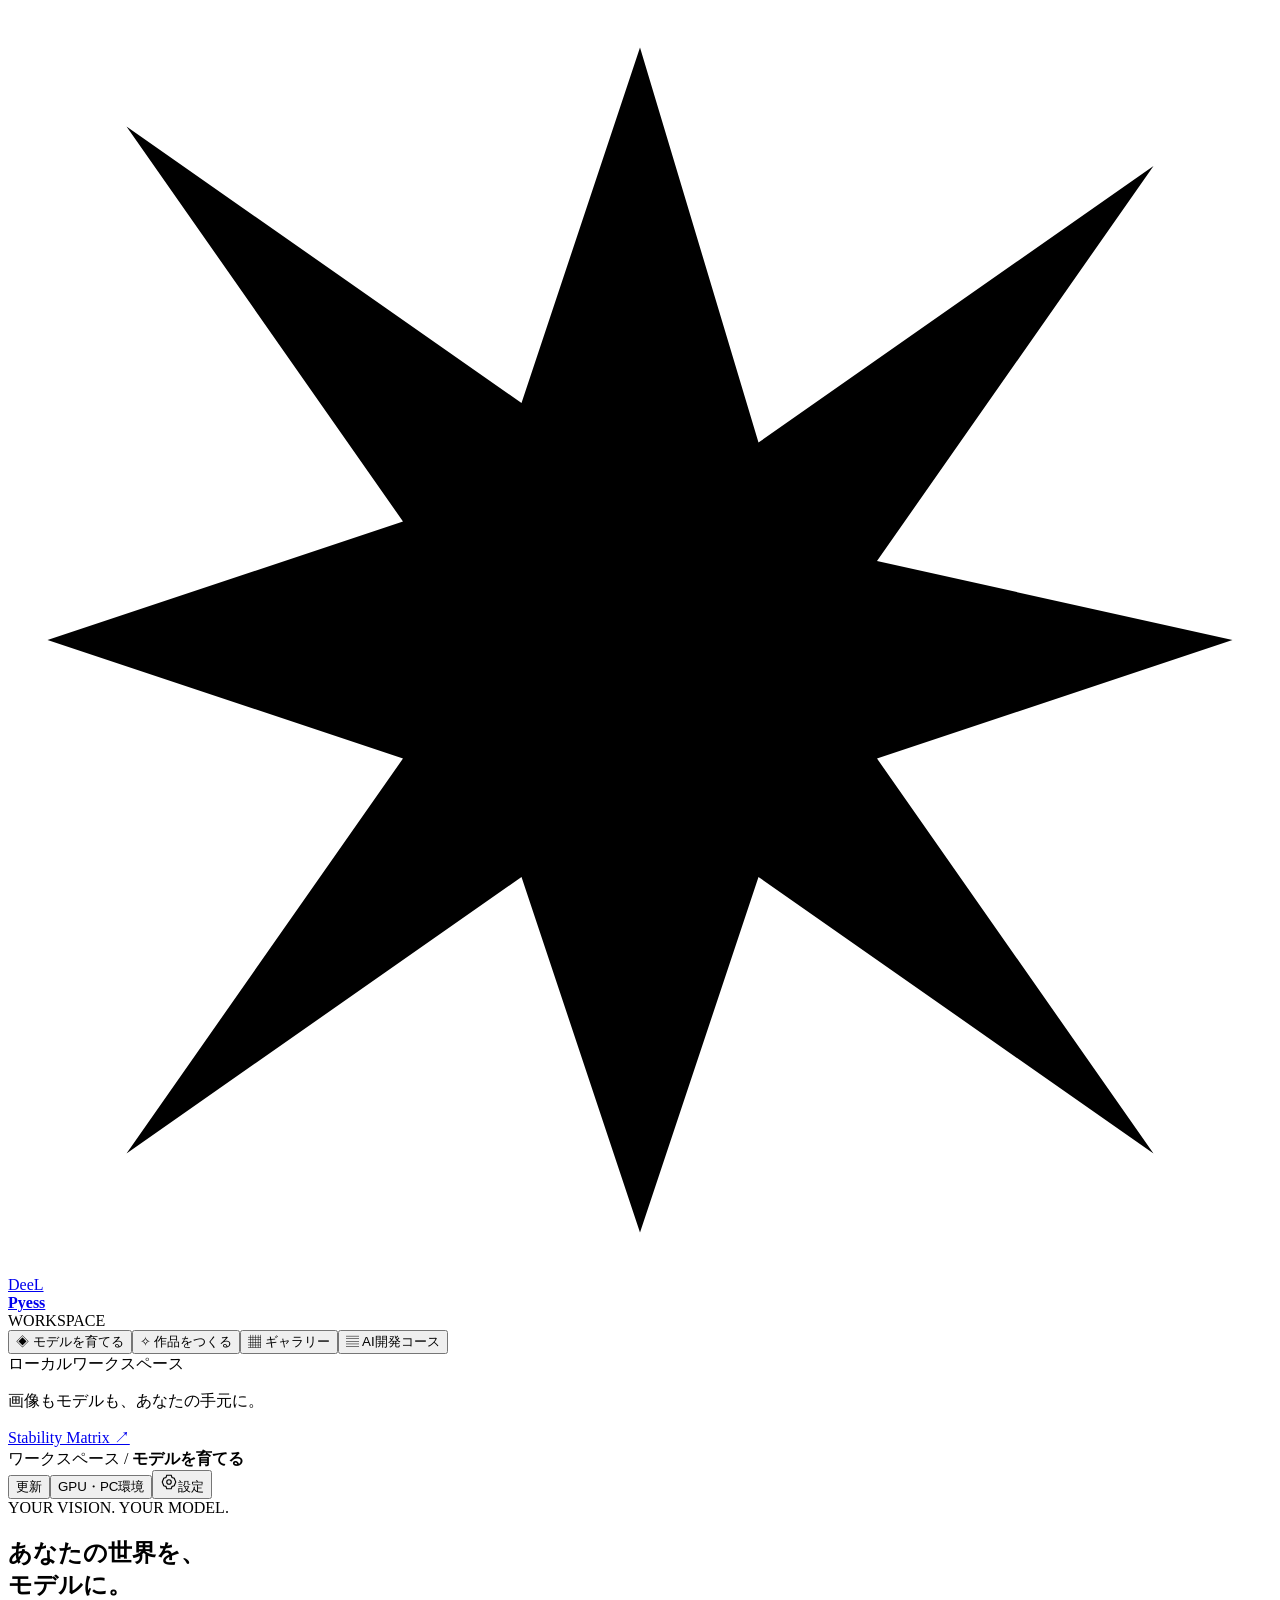
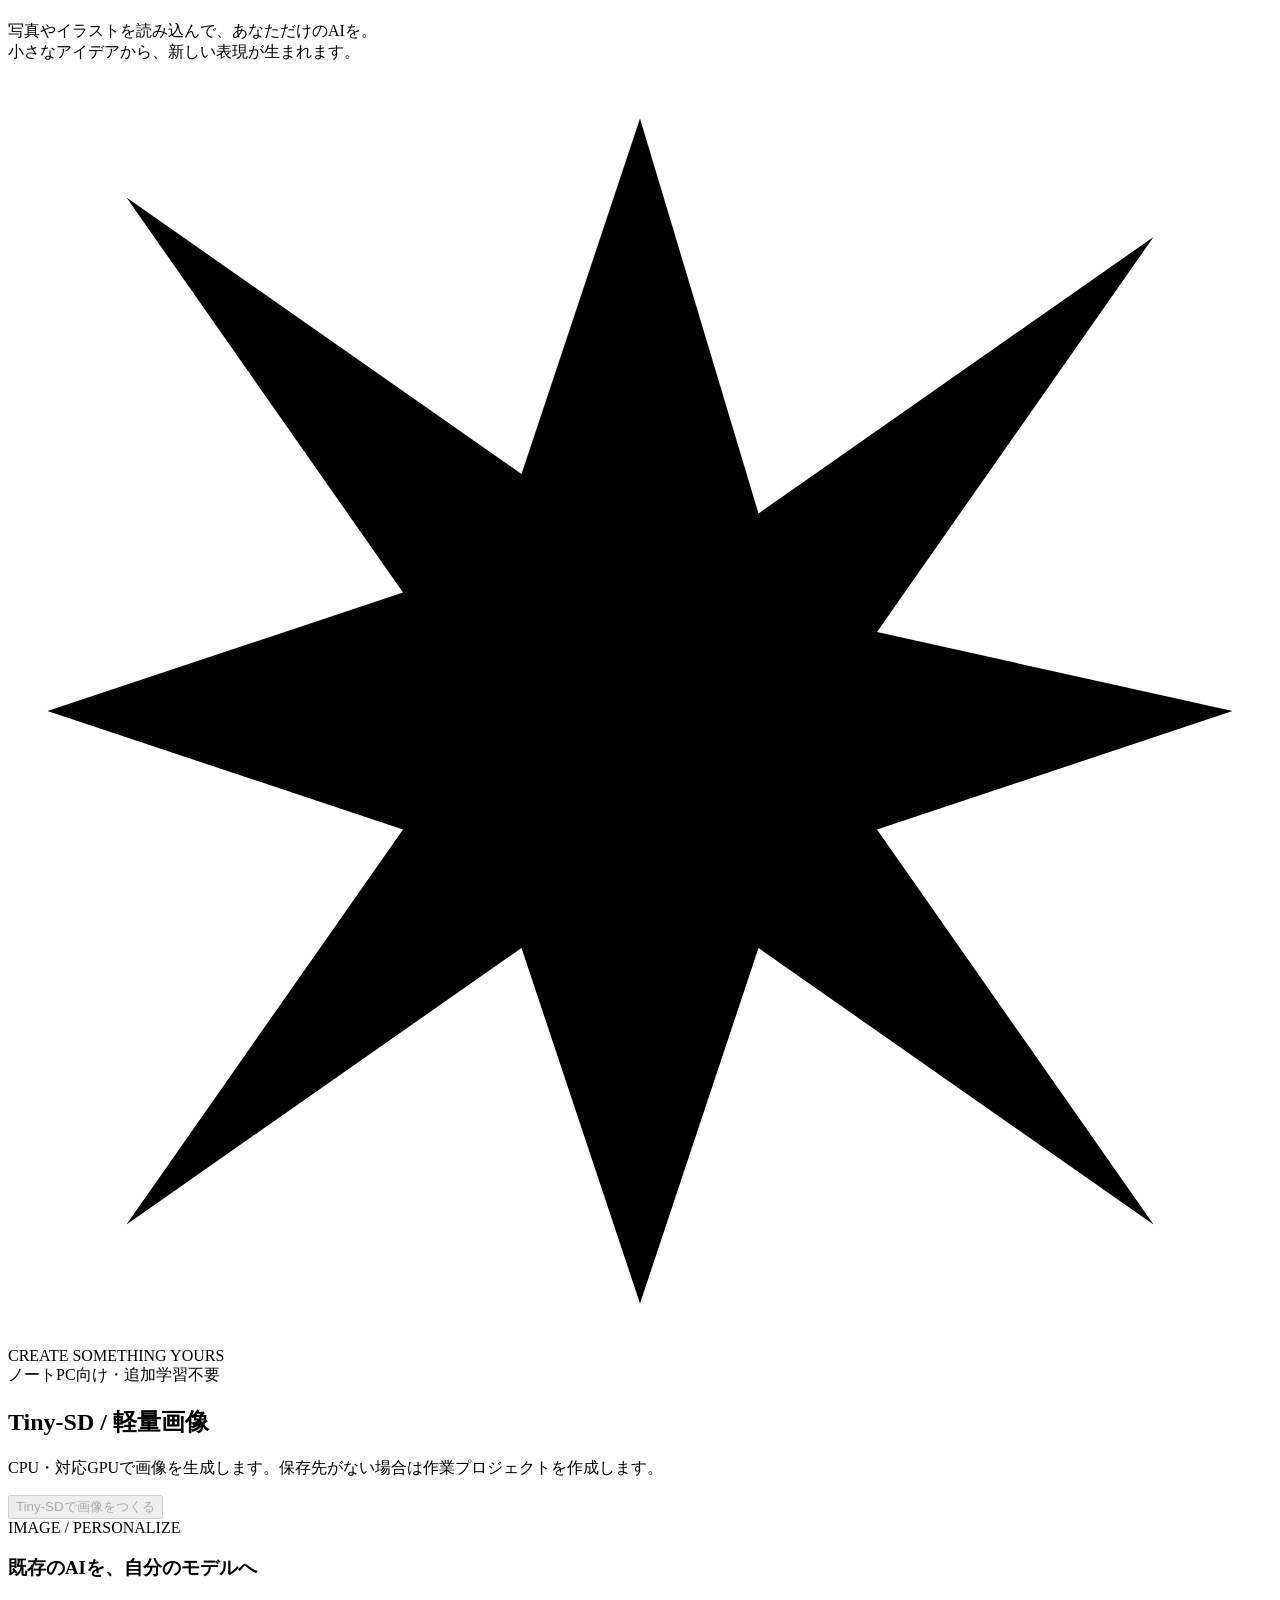
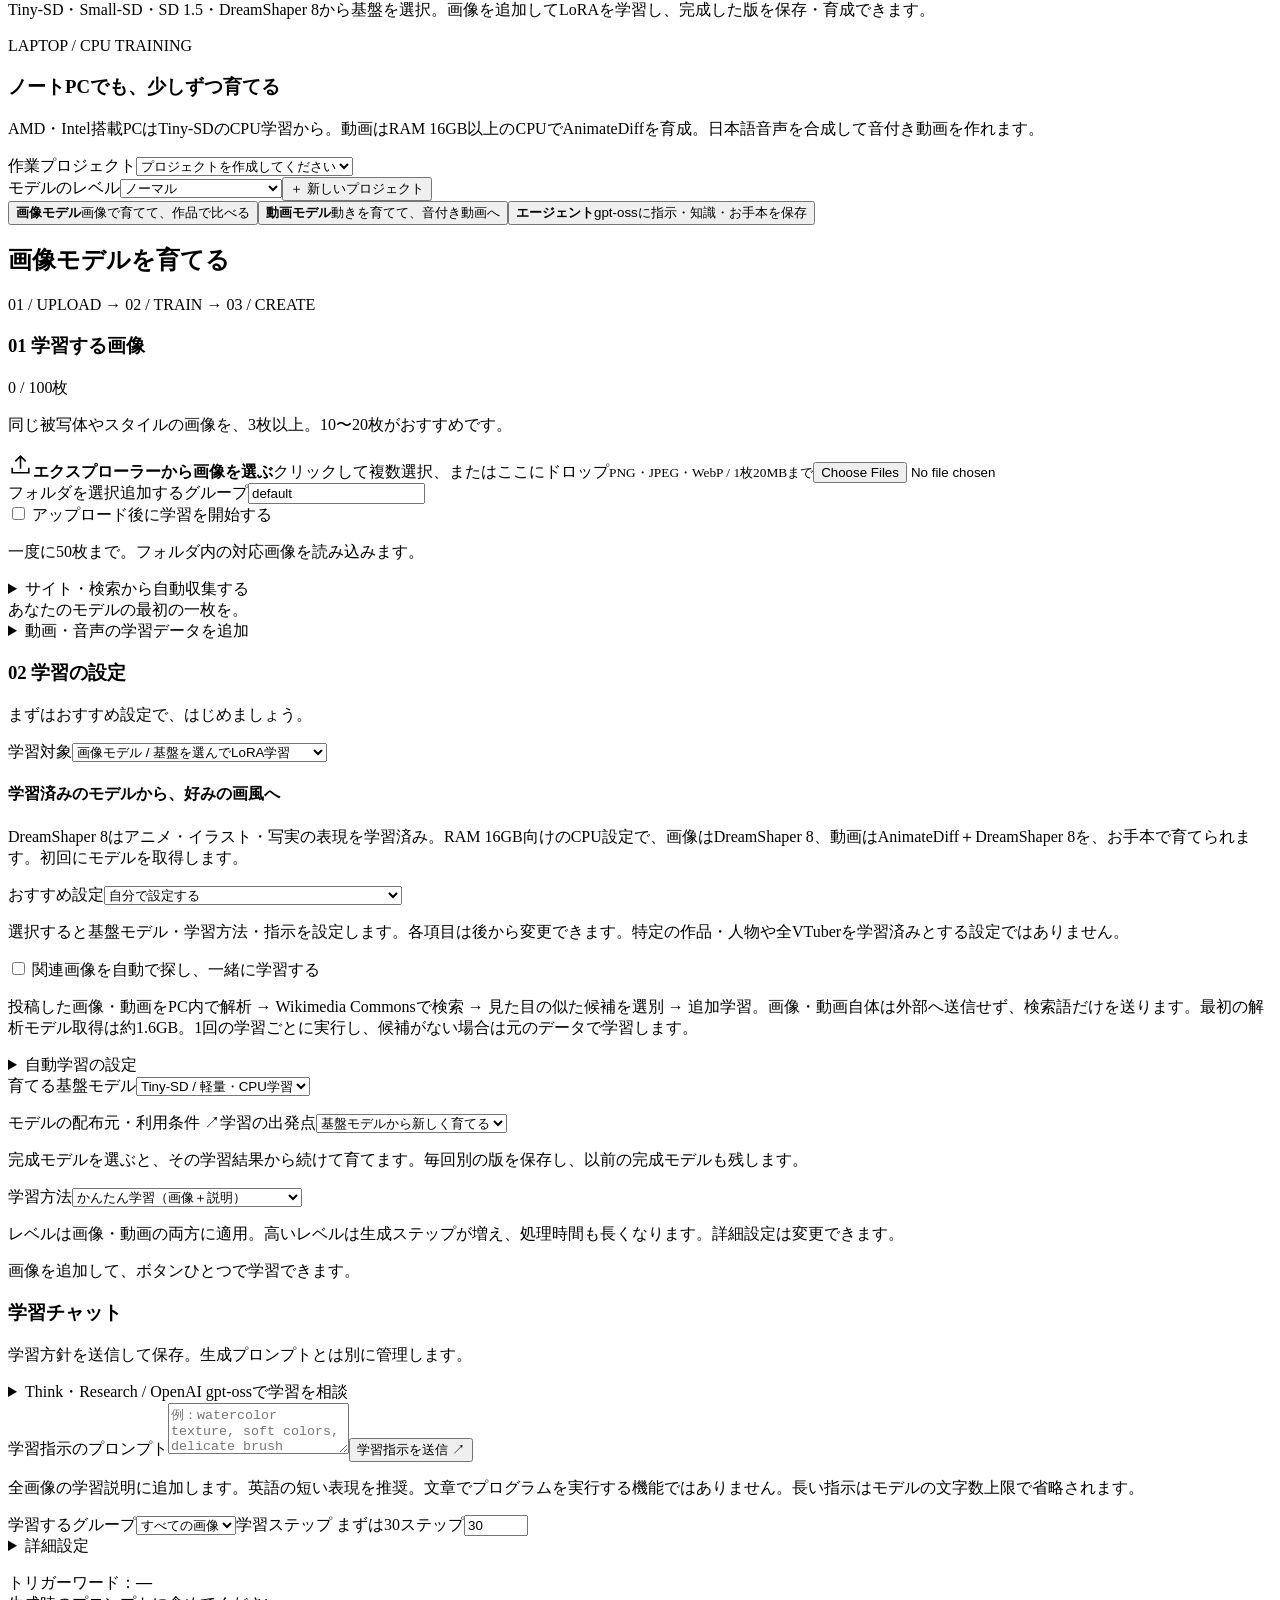
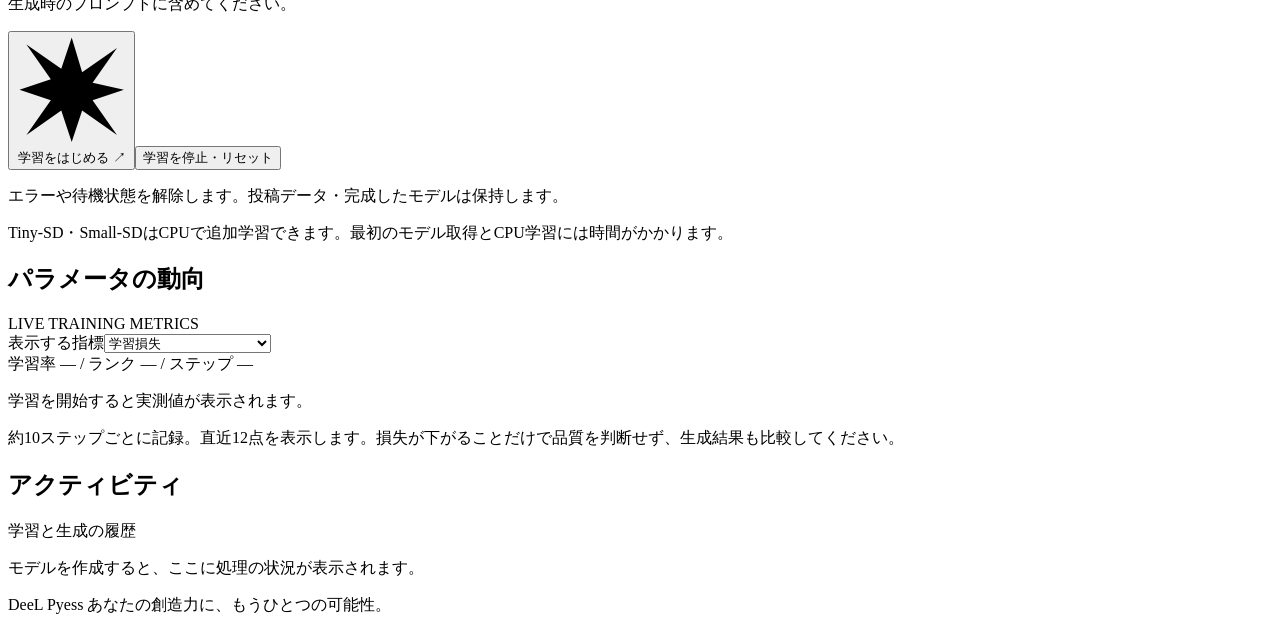
==== commit 95de7a7e: "Add bounded image and video discovery, anime presets and Think/Research advice" ====
--- a/studio/static/index.html
+++ b/studio/static/index.html
@@ -11,9 +11,9 @@
 <section id="train" class="tab">
 <div class="section-heading"><h2 id="learning-heading">画像モデルを育てる</h2><span>01 / UPLOAD → 02 / TRAIN → 03 / CREATE</span></div>
 <div class="training-grid"><div class="panel"><div id="image-upload-controls"><div class="panel-title"><h3><span class="number">01</span> 学習する画像</h3><span id="image-count" class="muted">0 / 100枚</span></div><p class="muted">同じ被写体やスタイルの画像を、3枚以上。10〜20枚がおすすめです。</p><label id="dropzone" class="dropzone"><span class="upload-icon"><svg aria-hidden="true" viewBox="0 0 24 24" width="25" height="25" fill="none" stroke="currentColor" stroke-width="1.5"><path d="M12 16V4m-5 5 5-5 5 5M4 15v5h16v-5"/></svg></span><strong>エクスプローラーから画像を選ぶ</strong><span>クリックして複数選択、またはここにドロップ</span><small>PNG・JPEG・WebP / 1枚20MBまで</small><input id="upload" type="file" accept="image/png,image/jpeg,image/webp" multiple></label><div class="upload-options"><label class="button secondary">フォルダを選択<input id="folder-upload" type="file" webkitdirectory multiple hidden></label><label>追加するグループ<input id="upload-group" value="default" maxlength="40" aria-label="追加するグループ"></label></div><label class="auto-train"><input id="auto-train" type="checkbox"> アップロード後に学習を開始する</label><p class="hint">一度に50枚まで。フォルダ内の対応画像を読み込みます。</p><details class="collection-panel"><summary>サイト・検索から自動収集する</summary><form id="collection-form"><label>収集元<select id="collection-provider"><option value="site">指定サイト内を検索</option><option value="commons">Wikimedia Commonsを検索</option></select></label><label>サイトURL<input id="collection-url" type="url" placeholder="https://example.com/gallery"></label><label>検索キーワード<input id="collection-query" maxlength="200" placeholder="例：watercolor / キーワードなしで全件"></label><label>メディア<select id="collection-media"><option value="both">画像・動画</option><option value="image">画像</option><option value="video">動画</option><option value="audio">音声・動画の音声トラック</option><option value="all">画像・動画・音声すべて</option></select></label><button class="button secondary" id="collect-button">検索・収集する ↗</button></form><p class="hint">利用できる公開メディアを収集してください。出典を保存します。1回10枚まで、指定サイトは3ページまで。動画は最大3フレームを画像学習へ追加し、対応クリップを動画学習へ保存。ログイン・JavaScriptのみのサイトや取得制限のあるサイトには対応しません。</p><div id="collection-status" aria-live="polite"></div></details><div id="images" class="image-grid"></div><div id="empty-images" class="empty-small">あなたのモデルの最初の一枚を。</div></div><details id="media-upload-controls" class="collection-panel"><summary>動画・音声の学習データを追加</summary><label>追加するデータ<select id="media-kind"><option value="video">動画 / MP4・WebM</option><option value="audio">音声 / WAV・MP3</option></select></label><label><input id="extract-video-audio" type="checkbox"> 動画の音声も学習データへ取り込む</label><p class="hint">音声のある動画を選択。読み込んだ動画は動画学習、抽出音声は音声・声質の特徴抽出に使えます。自分の声・利用許可を得た音声を使用してください。学習は先頭約6秒、1秒以上・合計30件まで。</p><label class="button secondary">ファイルを選択<input id="media-upload" type="file" accept="video/mp4,video/webm,audio/wav,audio/mpeg" multiple hidden></label><p class="hint">1回10件・各50MBまで・合計30件。1秒以上。動画は1920×1080以下。先頭約6秒を学習します。AnimateDiffのCPU学習はRAM 16GB以上、CogVideoXの学習は48〜80GB VRAMが目安です。音声学習は実験用の短い効果音に対応します。</p><span id="media-count" class="muted">0 / 30件</span><div id="media-list"></div></details></div>
-<div class="panel settings"><h3><span class="number">02</span> 学習の設定</h3><p class="muted">まずはおすすめ設定で、はじめましょう。</p><form id="training-form"><label>学習対象<select id="training-target"><option value="image">画像モデル / 基盤を選んでLoRA学習</option><option value="video">動画モデル / 基盤を選んでLoRA学習</option><option value="audio">音声モデル / 効果音・環境音（実験用）</option><option value="voice">人の声 / OpenVoice V2 声質の特徴抽出</option></select></label><div id="training-model-controls"><label>育てる基盤モデル<select id="training-base"><option value="tiny">Tiny-SD / 軽量・CPU学習</option></select></label><p id="training-base-help" class="hint" aria-live="polite"></p><a id="training-base-source" target="_blank" rel="noreferrer">モデルの配布元・利用条件 ↗</a><label>学習の出発点<select id="training-start"><option value="">基盤モデルから新しく育てる</option></select></label><p class="hint">完成モデルを選ぶと、その学習結果から続けて育てます。毎回別の版を保存し、以前の完成モデルも残します。</p></div><div id="video-training-controls" hidden><label>育てる動画の基盤モデル<select id="video-training-base"><option value="animatediff">AnimateDiff + DreamShaper 8 / CPU動画学習</option><option value="cogvideo">CogVideoX 5B I2V / CUDA動画学習</option></select></label><p id="video-training-help" class="hint"></p><a id="video-training-source" target="_blank" rel="noreferrer">動画モデルの配布元・利用条件 ↗</a><label>動画学習の出発点<select id="video-training-start"><option value="">基盤モデルから新しく育てる</option></select></label><p class="hint">3本以上の短い動画で動き・見た目を追加学習。完成モデルの版を残し、続きから育てて生成に使えます。AnimateDiffは256pxの映像16フレーム・約2秒から。音声は別モデルで合成し、読み上げが長い場合は映像を繰り返します。</p></div><label>学習方法<select id="training-mode"><option value="supervised">かんたん学習（画像＋説明）</option><option value="semi_supervised">半教師あり学習（説明を自動補完）</option><option value="style">スタイル学習（画風・色・質感）</option><option value="reinforcement">評価で強化学習（RWR）</option><option value="generation_test">生成テスト学習（学習＋試作）</option><option value="imitation">写し学習（お手本画像を学ぶ）</option></select></label><p class="hint">レベルは画像・動画の両方に適用。高いレベルは生成ステップが増え、処理時間も長くなります。詳細設定は変更できます。</p><p id="mode-help" class="hint">画像を追加して、ボタンひとつで学習できます。</p><div class="chat-box"><h3>学習チャット</h3><p class="hint">学習方針を送信して保存。生成プロンプトとは別に管理します。</p><details><summary>OpenAI gpt-ossで学習相談・プロンプト作成</summary><p class="hint">無料のローカルOllamaが必要。PCで ollama pull gpt-oss:20b を実行。20bはRAM/VRAM 16GB以上、120bは約80GB以上が目安です。文章専用・追加学習未対応。</p><label>相談モデル<select id="assistant-model"><option value="gpt-oss:20b">OpenAI gpt-oss-20b</option><option value="gpt-oss:120b">OpenAI gpt-oss-120b</option></select></label><label>相談内容<textarea id="assistant-prompt" maxlength="4000" rows="3"></textarea></label><button id="ask-assistant" type="button" class="button secondary">AIに相談</button><div id="assistant-answer" class="chat-history" aria-live="polite"></div></details><div id="training-chat-history" class="chat-history" aria-label="学習チャット履歴"></div><label>学習指示のプロンプト<textarea id="training-instruction" rows="3" maxlength="2000" placeholder="例：watercolor texture, soft colors, delicate brush strokes"></textarea></label><button type="button" id="send-training-chat" class="button secondary">学習指示を送信 ↗</button></div><p class="hint">全画像の学習説明に追加します。英語の短い表現を推奨。文章でプログラムを実行する機能ではありません。長い指示はモデルの文字数上限で省略されます。</p><label>学習するグループ<select id="training-group"><option value="">すべての画像</option></select></label><label>学習ステップ <span class="muted" id="recommended-steps">まずは30ステップ</span><input id="steps" type="number" value="30" min="10" max="5000" required></label><details><summary>詳細設定</summary><label>学習率<input id="learning-rate" type="number" value="0.0001" min="0.000001" max="0.001" step="0.000001" required></label><label>LoRAランク<input id="rank" type="number" value="4" min="4" max="32" required></label><label>シード<input id="train-seed" type="number" value="42" min="0" max="4294967295" required></label></details><p class="hint">トリガーワード：<b id="trigger-word">—</b><br>生成時のプロンプトに含めてください。</p><button id="train-button" class="button primary full" type="submit"><svg class="star-symbol" aria-hidden="true" viewBox="0 0 32 32"><path d="M16 1 19 11 29 4 22 14 31 16 22 19 29 29 19 22 16 31 13 22 3 29 10 19 1 16 10 13 3 3 13 10Z"/></svg> 学習をはじめる <span>↗</span></button><button type="button" id="reset-training" class="button secondary full">学習を停止・リセット</button><p class="hint">エラーや待機状態を解除します。投稿データ・完成したモデルは保持します。</p><p id="gpu-hint" class="hint">Tiny-SD・Small-SDはCPUで追加学習できます。最初のモデル取得とCPU学習には時間がかかります。</p></form></div></div>
+<div class="panel settings"><h3><span class="number">02</span> 学習の設定</h3><p class="muted">まずはおすすめ設定で、はじめましょう。</p><form id="training-form"><label>学習対象<select id="training-target"><option value="image">画像モデル / 基盤を選んでLoRA学習</option><option value="video">動画モデル / 基盤を選んでLoRA学習</option><option value="audio">音声モデル / 効果音・環境音（実験用）</option><option value="voice">人の声 / OpenVoice V2 声質の特徴抽出</option></select></label><div id="learning-presets" class="learning-presets"><h4>学習済みのモデルから、好みの画風へ</h4><p class="hint">DreamShaper 8はアニメ・イラスト・写実の表現を学習済み。RAM 16GB向けのCPU設定で、画像はDreamShaper 8、動画はAnimateDiff＋DreamShaper 8を、お手本で育てられます。初回にモデルを取得します。</p><label>おすすめ設定<select id="learning-preset"><option value="">自分で設定する</option><option value="anime">アニメ風 / 学習済みモデル＋画風の設定</option><option value="vtuber">VTuber風 / アニメ学習済み基盤＋アバター設定</option><option value="watercolor">水彩イラスト / 学習済みモデル＋画風の設定</option><option value="photo">写真風 / 学習済みモデル＋写し学習の設定</option></select></label><p id="learning-preset-help" class="hint">選択すると基盤モデル・学習方法・指示を設定します。各項目は後から変更できます。特定の作品・人物や全VTuberを学習済みとする設定ではありません。</p></div><div id="related-controls" class="related-learning"><label class="auto-train"><input id="related-images" type="checkbox"> <span id="related-label">関連画像を自動で探し、一緒に学習する</span></label><p class="hint">投稿した画像・動画をPC内で解析 → Wikimedia Commonsで検索 → 見た目の似た候補を選別 → 追加学習。画像・動画自体は外部へ送信せず、検索語だけを送ります。最初の解析モデル取得は約1.6GB。1回の学習ごとに実行し、候補がない場合は元のデータで学習します。</p><details><summary>自動学習の設定</summary><label>追加する上限<select id="related-limit"><option value="1">1件</option><option value="3" selected>3件</option><option value="5">5件</option></select></label><label>候補の選び方<select id="related-threshold"><option value="0.75">標準 / 類似度0.75以上</option><option value="0.83">より近い画像 / 類似度0.83以上</option><option value="0.65">広めに探す / 類似度0.65以上</option></select></label><p class="hint">元の投稿画像・動画3件までを検索の手がかりに使います。重複を除き、追加データの学習への重みは半分にします。類似度は画像特徴の近さの指標で、正しさの確率ではありません。追加件数は元データの件数以下。画像は合計100枚、動画・音声は合計30件までです。動画は3フレームの見た目から比較し、動きの一致は保証しません。動画の音声は学習に使いません。</p></details></div><div id="training-model-controls"><label>育てる基盤モデル<select id="training-base"><option value="tiny">Tiny-SD / 軽量・CPU学習</option></select></label><p id="training-base-help" class="hint" aria-live="polite"></p><a id="training-base-source" target="_blank" rel="noreferrer">モデルの配布元・利用条件 ↗</a><label>学習の出発点<select id="training-start"><option value="">基盤モデルから新しく育てる</option></select></label><p class="hint">完成モデルを選ぶと、その学習結果から続けて育てます。毎回別の版を保存し、以前の完成モデルも残します。</p></div><div id="video-training-controls" hidden><label>育てる動画の基盤モデル<select id="video-training-base"><option value="animatediff">AnimateDiff + DreamShaper 8 / CPU動画学習</option><option value="cogvideo">CogVideoX 5B I2V / CUDA動画学習</option></select></label><p id="video-training-help" class="hint"></p><a id="video-training-source" target="_blank" rel="noreferrer">動画モデルの配布元・利用条件 ↗</a><label>動画学習の出発点<select id="video-training-start"><option value="">基盤モデルから新しく育てる</option></select></label><p class="hint">3本以上の短い動画で動き・見た目を追加学習。完成モデルの版を残し、続きから育てて生成に使えます。AnimateDiffは256pxの映像16フレーム・約2秒から。音声は別モデルで合成し、読み上げが長い場合は映像を繰り返します。</p></div><label>学習方法<select id="training-mode"><option value="supervised">かんたん学習（画像＋説明）</option><option value="semi_supervised">半教師あり学習（説明を自動補完）</option><option value="style">スタイル学習（画風・色・質感）</option><option value="reinforcement">評価で強化学習（RWR）</option><option value="generation_test">生成テスト学習（学習＋試作）</option><option value="imitation">写し学習（お手本画像を学ぶ）</option></select></label><p class="hint">レベルは画像・動画の両方に適用。高いレベルは生成ステップが増え、処理時間も長くなります。詳細設定は変更できます。</p><p id="mode-help" class="hint">画像を追加して、ボタンひとつで学習できます。</p><div class="chat-box"><h3>学習チャット</h3><p class="hint">学習方針を送信して保存。生成プロンプトとは別に管理します。</p><details id="assistant-panel"><summary>Think・Research / OpenAI gpt-ossで学習を相談</summary><p class="hint">無料のローカルOllamaが必要。PCで ollama pull gpt-oss:20b を実行。20bはRAM/VRAM 16GB以上、120bは約80GB以上が目安です。文章用モデル。画像・動画の重みをこの相談だけで変更することはありません。</p><label>相談モード<select id="assistant-mode"><option value="standard">通常 / 質問に答える</option><option value="think">Think / 現在の学習から改善案を考える</option><option value="research">Research / 学習方法と素材を調べる</option></select></label><p id="assistant-mode-help" class="hint">回答・提案を確認してから学習指示へ反映できます。</p><label id="research-query-label" hidden>素材の検索キーワード<input id="research-query" maxlength="200" placeholder="例：anime character / cat animation"></label><p id="research-help" class="hint" hidden>公式の学習ガイドとWikimedia Commonsの素材情報を参照し、出典を表示します。入力した検索語を公開サイトへ送信します。素材の収集・学習は別の操作です。</p><label>相談モデル<select id="assistant-model"><option value="gpt-oss:20b">OpenAI gpt-oss-20b</option><option value="gpt-oss:120b">OpenAI gpt-oss-120b</option></select></label><label>相談内容<textarea id="assistant-prompt" maxlength="4000" rows="3"></textarea></label><button id="ask-assistant" type="button" class="button secondary">AIに相談</button><div id="assistant-answer" class="chat-history" aria-live="polite"></div><div id="assistant-sources"></div><button id="use-advice" type="button" class="button secondary" hidden>回答を学習指示の下書きへ</button></details><div id="training-chat-history" class="chat-history" aria-label="学習チャット履歴"></div><label>学習指示のプロンプト<textarea id="training-instruction" rows="3" maxlength="2000" placeholder="例：watercolor texture, soft colors, delicate brush strokes"></textarea></label><button type="button" id="send-training-chat" class="button secondary">学習指示を送信 ↗</button></div><p class="hint">全画像の学習説明に追加します。英語の短い表現を推奨。文章でプログラムを実行する機能ではありません。長い指示はモデルの文字数上限で省略されます。</p><label>学習するグループ<select id="training-group"><option value="">すべての画像</option></select></label><label>学習ステップ <span class="muted" id="recommended-steps">まずは30ステップ</span><input id="steps" type="number" value="30" min="10" max="5000" required></label><details><summary>詳細設定</summary><label>学習率<input id="learning-rate" type="number" value="0.0001" min="0.000001" max="0.001" step="0.000001" required></label><label>LoRAランク<input id="rank" type="number" value="4" min="4" max="32" required></label><label>シード<input id="train-seed" type="number" value="42" min="0" max="4294967295" required></label></details><p class="hint">トリガーワード：<b id="trigger-word">—</b><br>生成時のプロンプトに含めてください。</p><button id="train-button" class="button primary full" type="submit"><svg class="star-symbol" aria-hidden="true" viewBox="0 0 32 32"><path d="M16 1 19 11 29 4 22 14 31 16 22 19 29 29 19 22 16 31 13 22 3 29 10 19 1 16 10 13 3 3 13 10Z"/></svg> 学習をはじめる <span>↗</span></button><button type="button" id="reset-training" class="button secondary full">学習を停止・リセット</button><p class="hint">エラーや待機状態を解除します。投稿データ・完成したモデルは保持します。</p><p id="gpu-hint" class="hint">Tiny-SD・Small-SDはCPUで追加学習できます。最初のモデル取得とCPU学習には時間がかかります。</p></form></div></div>
 </section>
-<section id="generate" class="tab" hidden><div class="section-heading"><h2>作品をつくる</h2><span>TURN YOUR MODEL INTO SOMETHING NEW</span></div><div class="training-grid"><div class="panel"><h3>生成チャット</h3><p class="muted">どんな世界を描きますか？ 学習チャットの履歴とは分けて保存します。</p><div id="generation-chat-history" class="chat-history" aria-label="生成チャット履歴"></div><form id="generation-form"><label id="public-model-label">生成モデル<select id="public-model"><option value="">自分で学習したモデル</option><option value="tiny">Tiny-SD / 軽量画像（DirectML・CPU）</option><option value="sdxl">SDXL 1.0 / 画像</option><option value="ssd">SSD-1B / 画像</option><option value="pixart">PixArt Sigma / 画像</option><option value="ltx">LTX-Video / 動画</option></select></label><p class="hint">Tiny-SDは一般のノートPC向け。256pxで生成後、指定サイズに拡大します。初回に約1.3GBのモデルを取得。CPU処理は数分以上かかる場合があります。公開モデルは事前学習済みの生成用です。画像の独自LoRAは学習画面で4種類の基盤から選べます。初回にウェイトを取得。利用条件は配布元に従います。</p><label id="generation-video-label" hidden>動画の基盤モデル<select id="generation-video-model"><option value="animatediff">AnimateDiff + DreamShaper 8 / CPU</option><option value="cogvideo">CogVideoX 5B I2V / CUDA</option></select></label><label id="trained-model-label" hidden>生成に使う完成モデル<select id="trained-model"><option value="">最新の完成モデル</option></select></label><p id="comparison-help" class="hint" hidden>「育成前後を比べて生成」は、同じプロンプト・シード・ステップで基盤モデルと完成モデルの作品を2枚作ります。処理時間は通常の約2倍です。気に入った育成後の作品を評価して、次の学習へつなげましょう。</p><div class="mode-buttons"><label><input type="radio" name="kind" value="image" checked> 画像</label><label><input type="radio" name="kind" value="video"> 動画</label><label><input type="radio" name="kind" value="audio"> 音声</label></div><label>音声モデル<select id="audio-model"><option value="">学習した効果音 / 動画用</option><option value="audioldm2">AudioLDM2 Large / 効果音・環境音（非商用）</option><option value="kokoro">Kokoro 82M / 日本語読み上げ</option></select></label><label id="use-voice-label"><input id="use-voice" type="checkbox"> 取り込んだ声質を読み上げに反映（OpenVoice V2）</label><p class="hint">Kokoroは文章を読み上げ、OpenVoiceは声質を反映します。再現度はモデル・録音品質・言語で変わります。完全一致の保証はありません。声質の取り込み時の指示「ゆっくり／速く」「高め／低め」を速度・高さ設定として保存できます。感情・演技の自由な追加学習は未対応です。読み上げ・声質には追加の音声ライブラリが必要です。音声のみを選ぶとWAVを出力します。Kokoro・声質変換は生成ステップ数の設定を使用しません。</p><label>プロンプト<textarea id="prompt" rows="5" required maxlength="2000" placeholder="a photo of myconcept, soft natural light, cinematic composition"></textarea></label><p id="prompt-help" class="hint">英語のプロンプトを推奨します。独自モデルのトリガーワードを含めてください。</p><label id="negative-label">除外する要素<input id="negative" placeholder="blurry, low quality" maxlength="2000"></label><label id="source-label" hidden>動画の元になる画像<select id="source-image"><option value="">先に画像を生成してください</option></select></label><details id="audio-details"><summary>動画に音声を付ける</summary><label><input id="with-audio" type="checkbox"> 音声付きで生成する</label><label>音声プロンプト<input id="audio-prompt" maxlength="2000" placeholder="sound of myconcept"></label><p class="hint">ノートPCの動画はKokoroの日本語読み上げを選び、文章を入力してください。読み上げの長さに合わせて短い映像を繰り返します。口の動きと音声の自動同期には対応していません。CogVideoXでは学習した効果音も使用できます。</p></details><label id="output-resolution-label">出力解像度<select id="output-resolution"><option value="custom" selected>指定サイズ / 2100 × 2050</option><option value="720p">720p / 1280 × 720</option><option value="1080p">1080p / 1920 × 1080</option><option value="1440p">1440p / 2560 × 1440</option><option value="4k">4K / 3840 × 2160</option><option value="native">モデル標準サイズ</option></select></label><label>シード<input id="generate-seed" type="number" value="42" min="0" max="4294967295" required></label><button id="generate-button" class="button primary full">✧ 生成する <span>↗</span></button><button id="compare-button" class="button secondary full" type="submit" hidden>育成前後を比べて生成</button></form></div><div class="panel preview"><div id="preview"><span class="preview-icon">✧</span><h3>アイデアが、かたちになる場所。</h3><p class="muted">生成した作品はここに表示されます。</p></div><p id="preview-help" class="hint">画像・動画：指定サイズ2100×2050・720p〜4Kの書き出しに対応<br>生成後に拡大し、余白を付けて選択したサイズに整えます。標準生成は画像512 × 512 / 動画720 × 480。ネイティブ4K生成ではありません。<br>動画：AnimateDiffは256px・約2秒 / CogVideoXは720×480・約6秒。<br>AnimateDiffは文章から映像を生成、CogVideoXは生成画像を動かす方式です。動画モデルの項目で追加学習できます。</p></div></div></section>
+<section id="generate" class="tab" hidden><div class="section-heading"><h2>作品をつくる</h2><span>TURN YOUR MODEL INTO SOMETHING NEW</span></div><div class="training-grid"><div class="panel"><h3>生成チャット</h3><p class="muted">どんな世界を描きますか？ 学習チャットの履歴とは分けて保存します。</p><div id="generation-chat-history" class="chat-history" aria-label="生成チャット履歴"></div><form id="generation-form"><label id="public-model-label">生成モデル<select id="public-model"><option value="">自分で学習したモデル</option><option value="tiny">Tiny-SD / 軽量画像（DirectML・CPU）</option><option value="sdxl">SDXL 1.0 / 画像</option><option value="ssd">SSD-1B / 画像</option><option value="pixart">PixArt Sigma / 画像</option><option value="ltx">LTX-Video / 動画</option></select></label><p class="hint">育てたモデルで作品を作るときは「自分で学習したモデル」と使用する完成版を選びます。公開モデルは追加学習なしでも使えます。基盤ごとのCPU・GPU条件は学習画面で確認できます。初回はウェイトの取得に時間がかかります。</p><label id="generation-video-label" hidden>動画の基盤モデル<select id="generation-video-model"><option value="animatediff">AnimateDiff + DreamShaper 8 / CPU</option><option value="cogvideo">CogVideoX 5B I2V / CUDA</option></select></label><label id="trained-model-label" hidden>生成に使う完成モデル<select id="trained-model"><option value="">最新の完成モデル</option></select></label><p id="comparison-help" class="hint" hidden>「育成前後を比べて生成」は、同じプロンプト・シード・ステップで基盤モデルと完成モデルの作品を2枚作ります。処理時間は通常の約2倍です。気に入った育成後の作品を評価して、次の学習へつなげましょう。</p><div class="mode-buttons"><label><input type="radio" name="kind" value="image" checked> 画像</label><label><input type="radio" name="kind" value="video"> 動画</label><label><input type="radio" name="kind" value="audio"> 音声</label></div><label>音声モデル<select id="audio-model"><option value="">学習した効果音 / 動画用</option><option value="audioldm2">AudioLDM2 Large / 効果音・環境音（非商用）</option><option value="kokoro">Kokoro 82M / 日本語読み上げ</option></select></label><label id="use-voice-label"><input id="use-voice" type="checkbox"> 取り込んだ声質を読み上げに反映（OpenVoice V2）</label><p class="hint">Kokoroは文章を読み上げ、OpenVoiceは声質を反映します。再現度はモデル・録音品質・言語で変わります。完全一致の保証はありません。声質の取り込み時の指示「ゆっくり／速く」「高め／低め」を速度・高さ設定として保存できます。感情・演技の自由な追加学習は未対応です。読み上げ・声質には追加の音声ライブラリが必要です。音声のみを選ぶとWAVを出力します。Kokoro・声質変換は生成ステップ数の設定を使用しません。</p><label>プロンプト<textarea id="prompt" rows="5" required maxlength="2000" placeholder="a photo of myconcept, soft natural light, cinematic composition"></textarea></label><p id="prompt-help" class="hint">英語のプロンプトを推奨します。独自モデルのトリガーワードを含めてください。</p><label id="negative-label">除外する要素<input id="negative" placeholder="blurry, low quality" maxlength="2000"></label><label id="source-label" hidden>動画の元になる画像<select id="source-image"><option value="">先に画像を生成してください</option></select></label><details id="audio-details"><summary>動画に音声を付ける</summary><label><input id="with-audio" type="checkbox"> 音声付きで生成する</label><label>音声プロンプト<input id="audio-prompt" maxlength="2000" placeholder="sound of myconcept"></label><p class="hint">ノートPCの動画はKokoroの日本語読み上げを選び、文章を入力してください。読み上げの長さに合わせて短い映像を繰り返します。口の動きと音声の自動同期には対応していません。CogVideoXでは学習した効果音も使用できます。</p></details><label id="output-resolution-label">出力解像度<select id="output-resolution"><option value="custom" selected>指定サイズ / 2100 × 2050</option><option value="720p">720p / 1280 × 720</option><option value="1080p">1080p / 1920 × 1080</option><option value="1440p">1440p / 2560 × 1440</option><option value="4k">4K / 3840 × 2160</option><option value="native">モデル標準サイズ</option></select></label><label>シード<input id="generate-seed" type="number" value="42" min="0" max="4294967295" required></label><button id="generate-button" class="button primary full">✧ 生成する <span>↗</span></button><button id="compare-button" class="button secondary full" type="submit" hidden>育成前後を比べて生成</button></form></div><div class="panel preview"><div id="preview"><span class="preview-icon">✧</span><h3>アイデアが、かたちになる場所。</h3><p class="muted">生成した作品はここに表示されます。</p></div><p id="preview-help" class="hint">画像・動画：指定サイズ2100×2050・720p〜4Kの書き出しに対応<br>生成後に拡大し、余白を付けて選択したサイズに整えます。画像の標準サイズはTiny-SD・Small-SDが256px、SD 1.5・DreamShaper 8が512pxです。ネイティブ4K生成ではありません。<br>動画：AnimateDiffは256px・約2秒 / CogVideoXは720×480・約6秒。<br>AnimateDiffは文章から映像を生成、CogVideoXは生成画像を動かす方式です。動画モデルの項目で追加学習できます。</p></div></div></section>
 <section id="agent" class="tab" hidden><div class="section-heading"><h2>エージェントを育てる</h2><span>TEACH → TRY → IMPROVE</span></div><p class="muted">OpenAI gpt-ossの指示・知識・お手本を育成版として保存し、その版で応答を試します。評価から次の版を作れます。モデルの重みは変更しない方式です。</p><div class="training-grid"><div class="panel"><h3>01 / 育成する内容</h3><form id="agent-form"><label>基盤モデル<select id="agent-model"><option value="gpt-oss:20b">OpenAI gpt-oss-20b / ノートPC向け</option><option value="gpt-oss:120b">OpenAI gpt-oss-120b / 大容量PC向け</option></select></label><p class="hint">ローカルOllamaを別途インストールし、ollama pull gpt-oss:20b を実行してください。20bはRAM 16GB以上が目安で、他のアプリの使用量によっては不足します。120bは約80GB以上が目安です。CPUでは回答に時間がかかります。</p><a href="https://huggingface.co/openai/gpt-oss-20b" target="_blank" rel="noreferrer">OpenAIの公開ウェイト・利用条件 ↗</a><br><a href="https://ollama.com/download/windows" target="_blank" rel="noreferrer">OllamaのWindows版を入手 ↗</a><label>学習の出発点<select id="agent-start"><option value="">新しく育てる</option></select></label><label>育成版の名前<input id="agent-name" required maxlength="80" placeholder="例：私の作品づくりアシスタント"></label><label>指示・行動方針<textarea id="agent-instruction" rows="4" maxlength="2000" placeholder="例：作品づくりを手伝い、具体的な手順を短く提案してください。"></textarea></label><label>覚えておく知識<textarea id="agent-knowledge" rows="4" maxlength="4000" placeholder="作風、用語、プロジェクトの情報など"></textarea></label><label class="button secondary">知識のテキストファイルを読む<input id="agent-knowledge-file" type="file" accept=".txt,.md,text/plain,text/markdown" hidden></label><h4>お手本のやりとり</h4><div id="agent-examples"></div><button id="agent-add-example" type="button" class="button secondary">＋ お手本を追加</button><p class="hint">指示・知識・お手本の合計5000文字以内。内容を整理すると、限られたメモリでも使いやすくなります。</p><button id="agent-save" class="button primary full">育成版を保存する</button></form></div><div class="panel"><h3>02 / 育てたエージェントで試す</h3><form id="agent-run-form"><label>使用する育成版<select id="agent-version"><option value="">先に育成版を保存してください</option></select></label><a id="agent-export" hidden>この育成版を保存用JSONとしてダウンロード</a><label>依頼する内容<textarea id="agent-request" rows="4" maxlength="1500" required></textarea></label><label><input type="checkbox" id="agent-compare"> 育成前の応答も同じ依頼で比較する</label><p class="hint">共通のモデルレベルを使用します。育成前後を比較すると2回実行します。応答には揺らぎがあります。提案や手順を文章で返し、PCの操作や外部送信は実行しません。</p><button id="agent-run" class="button primary full">この育成版で試す</button></form><p id="agent-status" class="hint" aria-live="polite"></p><h3>応答と成長の記録</h3><div id="agent-runs"></div></div></div></section>
 <section id="gallery" class="tab" hidden><div class="section-heading"><h2>ギャラリー</h2><span>MADE BY YOU</span></div><div id="gallery-items" class="gallery-grid"></div><div id="empty-gallery" class="panel empty-small">まだ作品はありません。モデルを学習して、最初の作品をつくりましょう。</div></section>
 <section id="course" class="tab" hidden><div class="section-heading"><h2>AI開発・実践コース</h2><span id="course-count">0 / 8 実習完了</span></div><div class="course-intro"><h3>つくりながら、仕組みを理解する。</h3><p>全コースを自由に選べます。実習 → 比較 → 振り返りで、AIを開発する力を身につけましょう。進捗と実験ノートは選択中のモデルごとに保存します。</p></div><div id="course-modules" class="course-grid"></div></section><section class="metrics-section"><div class="section-heading"><h2>パラメータの動向</h2><span>LIVE TRAINING METRICS</span></div><div class="panel"><div class="metrics-controls"><label>表示する指標<select id="metric-type"><option value="loss">学習損失</option><option value="lora_norm">学習重みの大きさ（L2）</option><option value="gradient_norm">勾配の大きさ（L2）</option></select></label><div id="parameter-values" class="muted">学習率 — / ランク — / ステップ —</div></div><div id="metric-chart" class="metric-chart" role="img" aria-label="学習指標の棒グラフ"><p class="muted">学習を開始すると実測値が表示されます。</p></div><p class="hint">約10ステップごとに記録。直近12点を表示します。損失が下がることだけで品質を判断せず、生成結果も比較してください。</p></div></section><section class="jobs-section"><div class="section-heading"><h2>アクティビティ</h2><span id="job-count">学習と生成の履歴</span></div><div id="jobs" class="panel"><p class="muted">モデルを作成すると、ここに処理の状況が表示されます。</p></div></section>
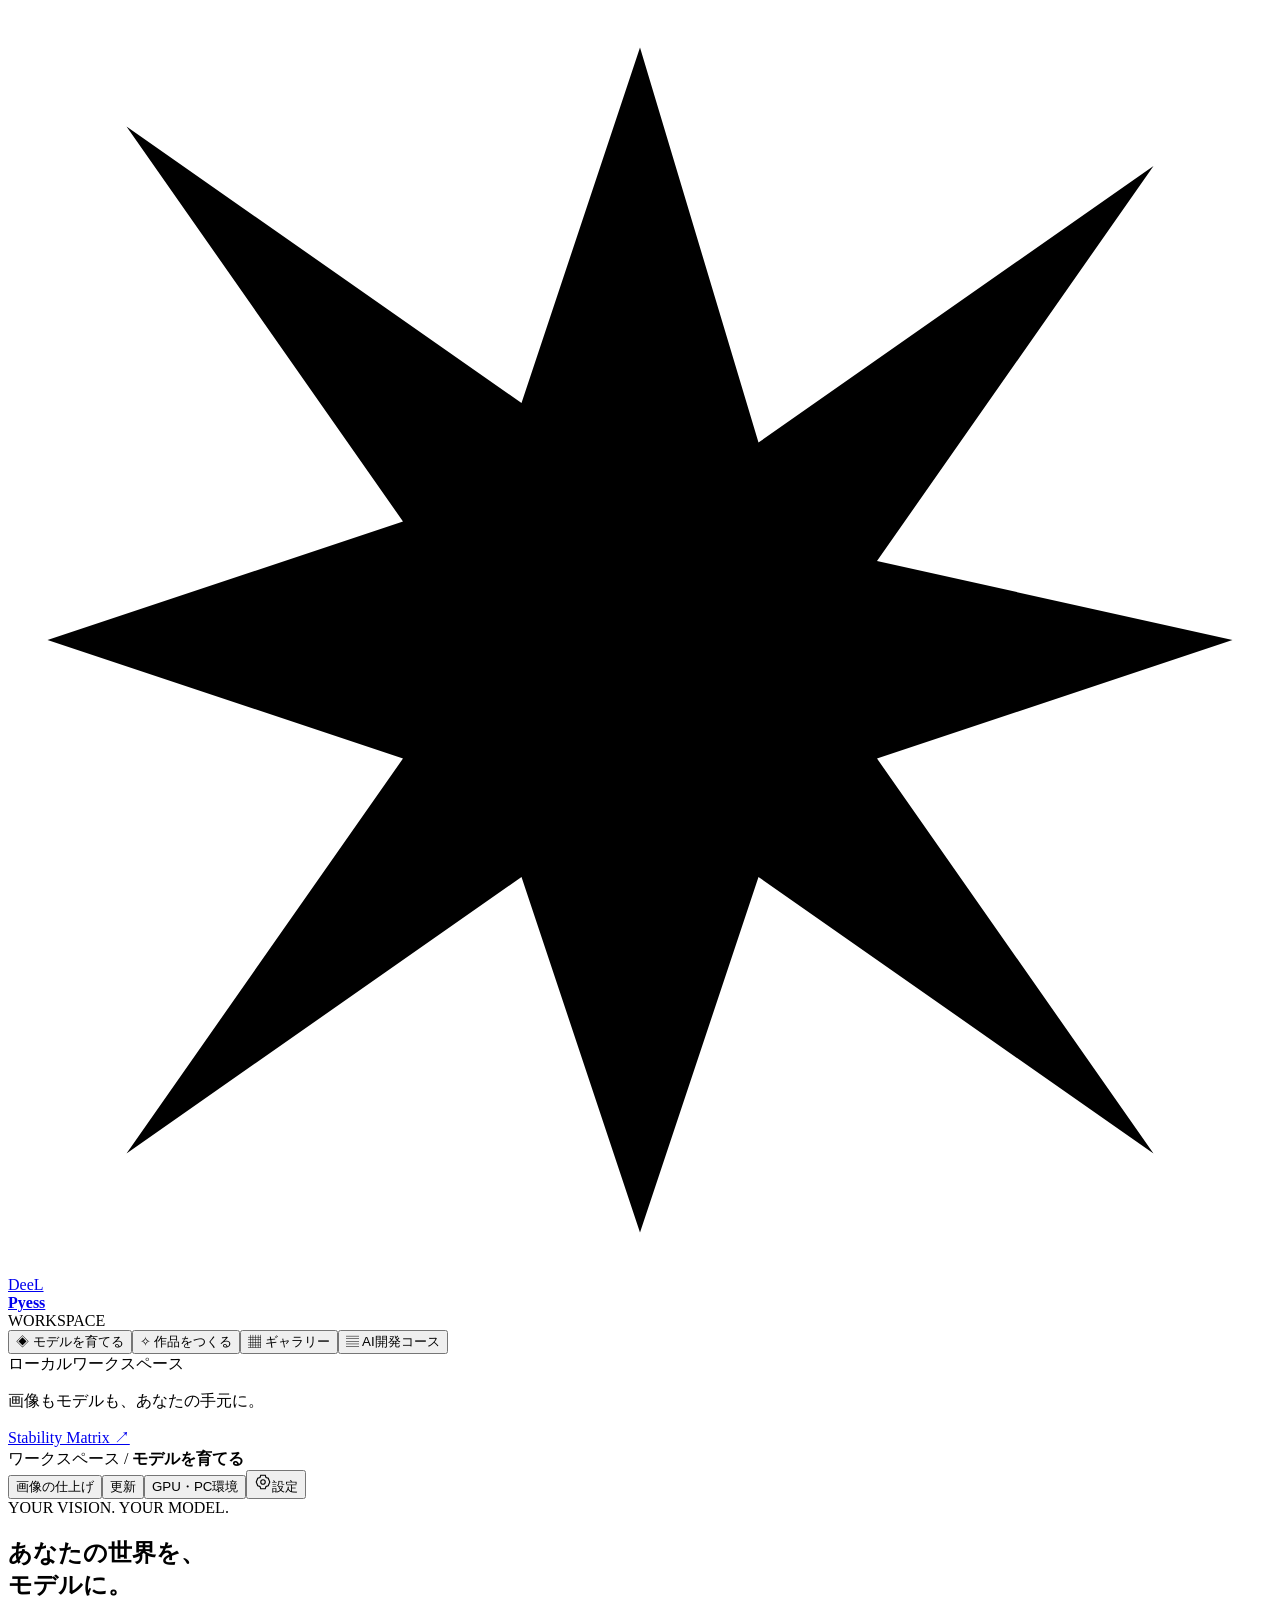
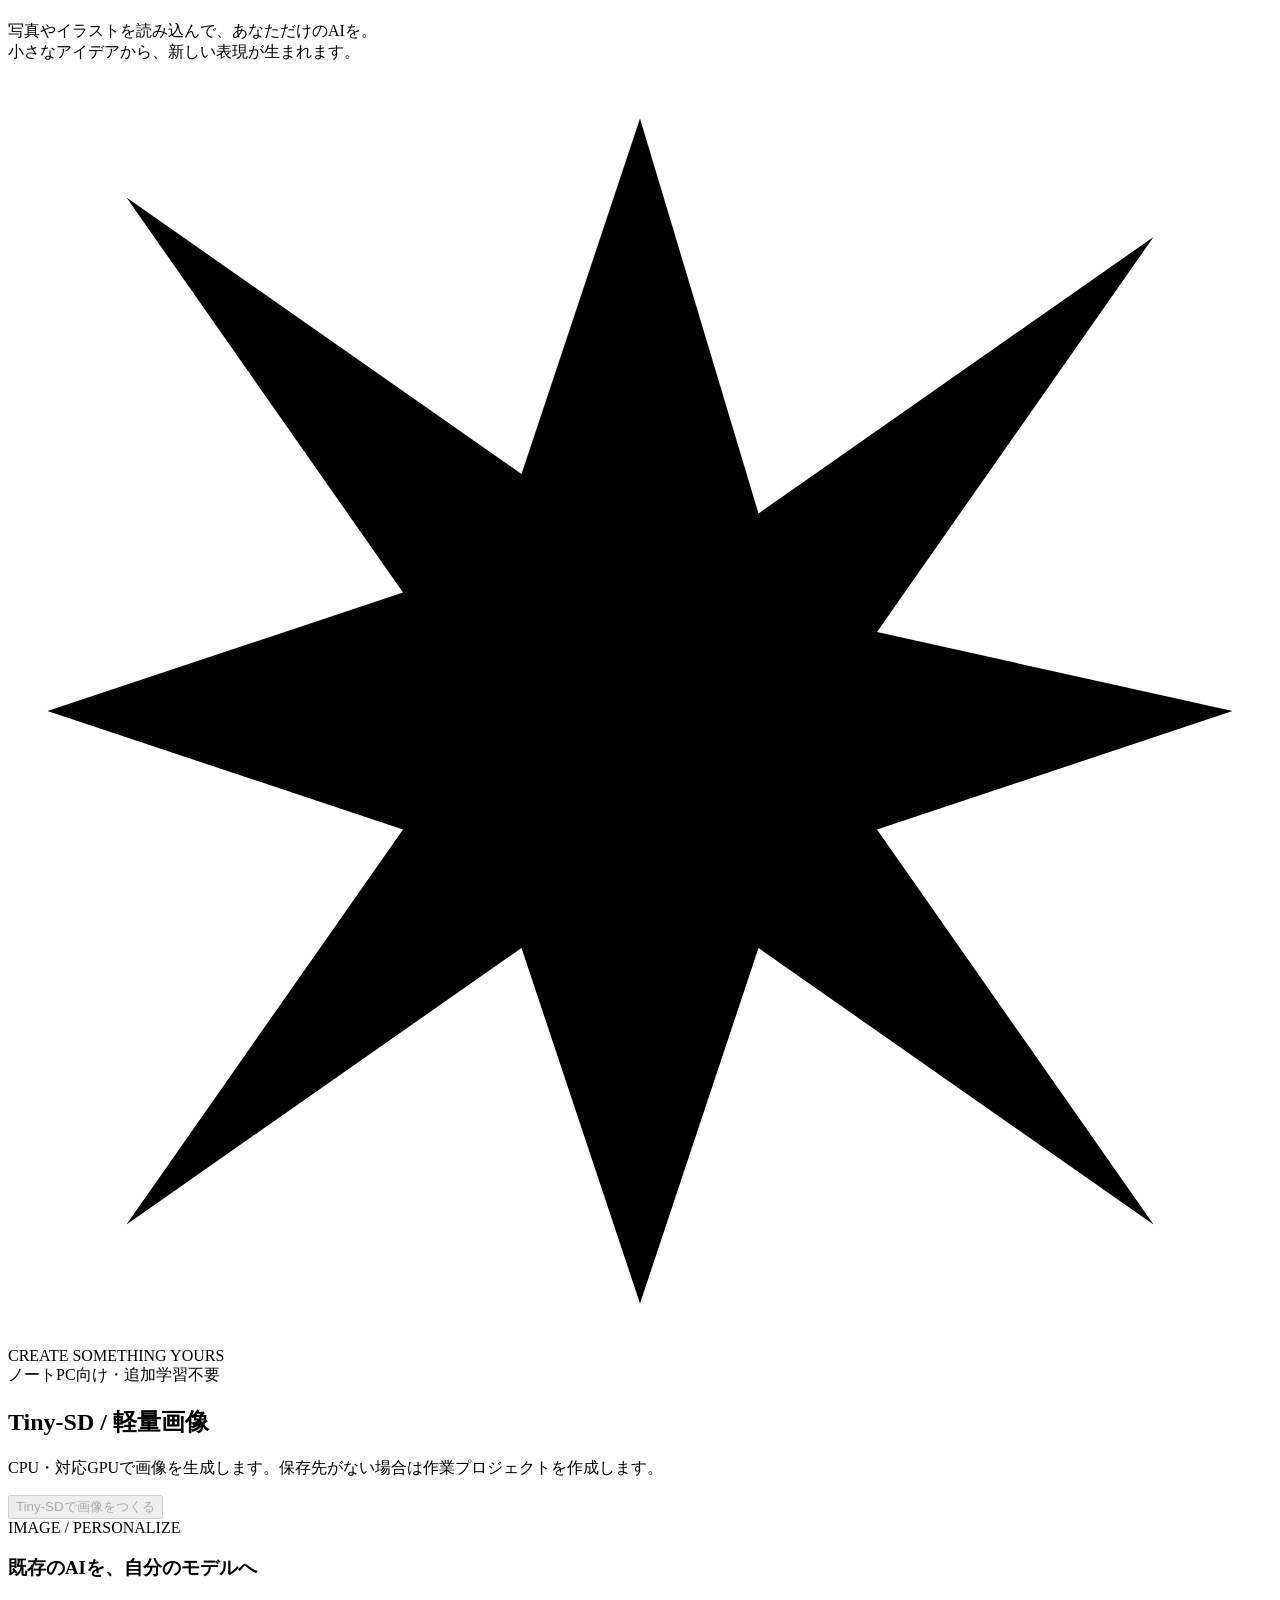
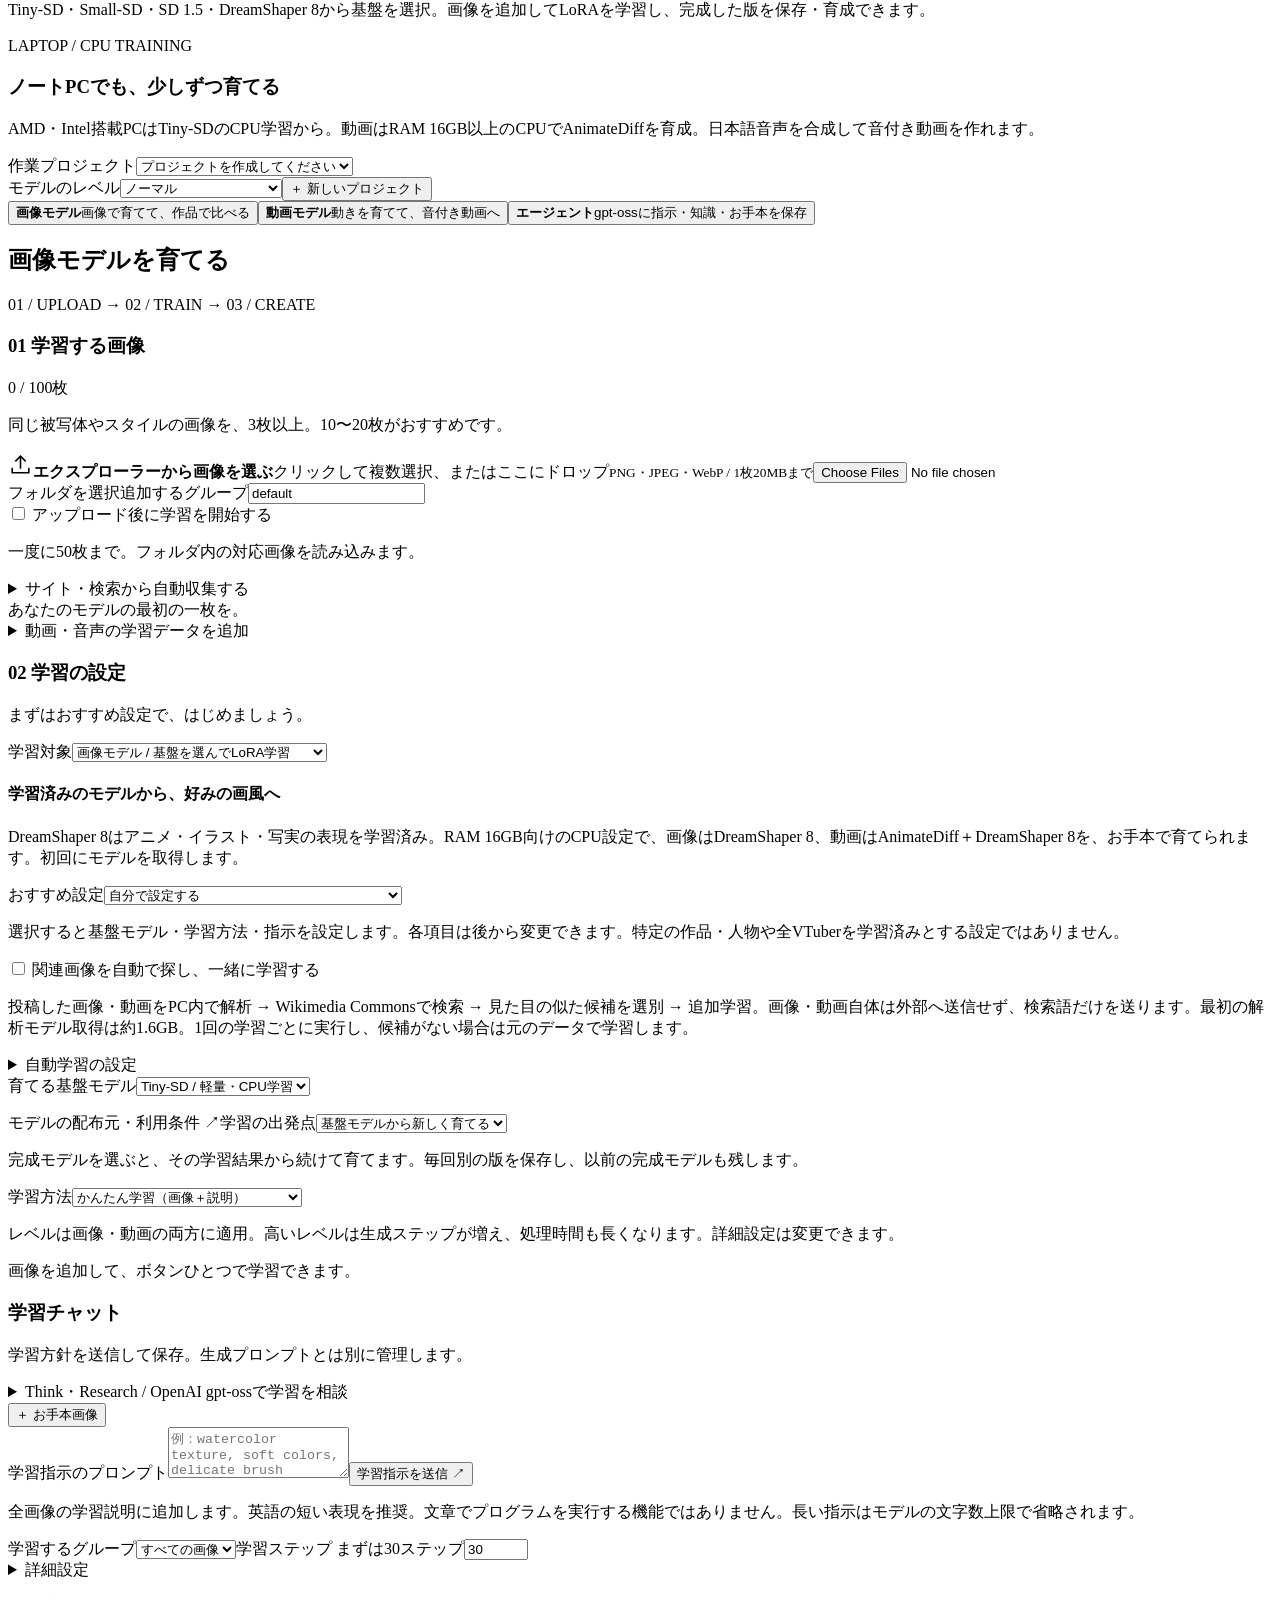
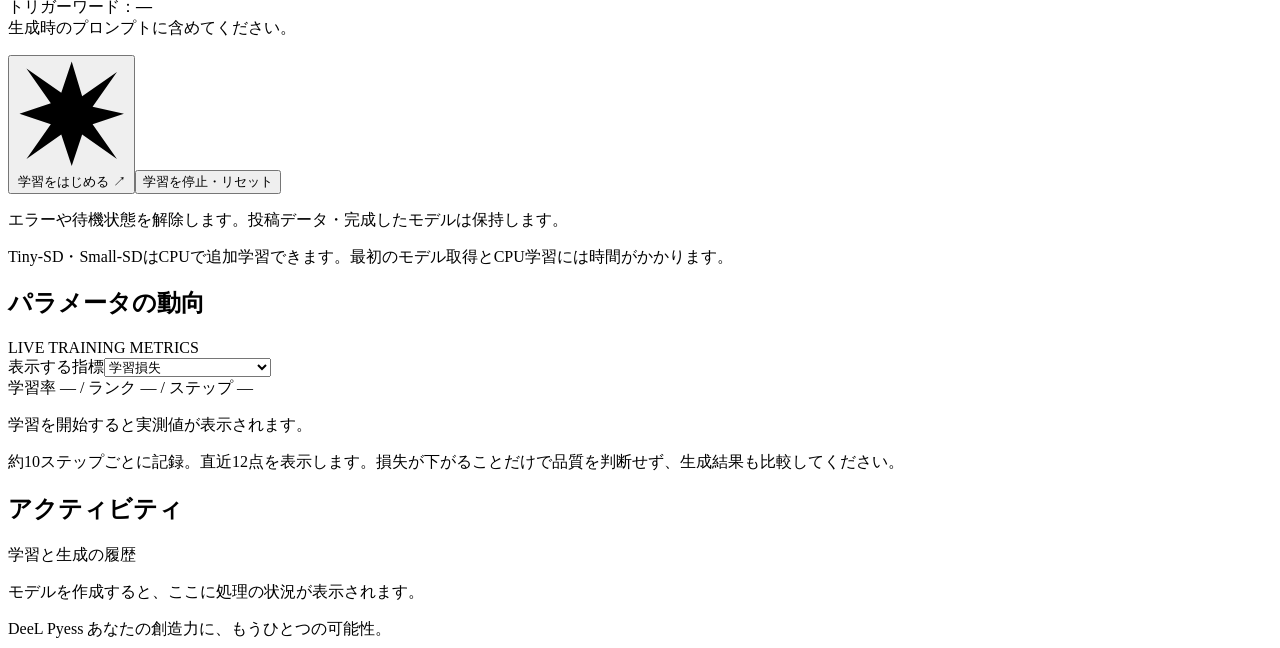
==== commit c97c88ba: "Add Google image editing, CPU restoration and prompt image attachments" ====
--- a/studio/static/index.html
+++ b/studio/static/index.html
@@ -3,7 +3,7 @@
 <head><meta charset="utf-8"><meta name="viewport" content="width=device-width,initial-scale=1"><title>DeeL Pyess — あなたの世界を、モデルに。</title><link rel="icon" href="data:image/svg+xml,%3Csvg xmlns='http://www.w3.org/2000/svg' viewBox='0 0 40 40'%3E%3Crect width='40' height='40' rx='10' fill='%233285ff'/%3E%3Cpath d='M20 6L24 16L34 20L24 24L20 34L16 24L6 20L16 16Z' fill='%23ffffff'/%3E%3C/svg%3E"><link rel="stylesheet" href="/static/style.css"><script defer src="/static/app.js"></script><script defer src="/static/agent.js"></script></head>
 <body>
 <aside class="sidebar"><a class="brand" href="/"><span class="brand-icon"><svg class="star-symbol" aria-hidden="true" viewBox="0 0 32 32"><path d="M16 1 19 11 29 4 22 14 31 16 22 19 29 29 19 22 16 31 13 22 3 29 10 19 1 16 10 13 3 3 13 10Z"/></svg></span><span>DeeL<br><b>Pyess</b></span></a><div class="side-label">WORKSPACE</div><button class="nav active" data-tab="train">◈ <span>モデルを育てる</span></button><button class="nav" data-tab="generate">✧ <span>作品をつくる</span></button><button class="nav" data-tab="gallery">▦ <span>ギャラリー</span></button><button class="nav" data-tab="course">▤ <span>AI開発コース</span></button><div class="sidebar-bottom"><span class="dot"></span> ローカルワークスペース<p>画像もモデルも、あなたの手元に。</p><a href="https://github.com/LykosAI/StabilityMatrix/releases" target="_blank" rel="noreferrer">Stability Matrix ↗</a></div></aside>
-<main><header><div class="breadcrumb">ワークスペース <span>/</span> <b id="breadcrumb">モデルを育てる</b></div><div class="header-controls"><button id="update-button" class="chip" type="button">更新</button><button id="gpu" class="chip" aria-label="PC環境・AI機能">GPU・PC環境</button><button id="settings-button" class="settings-button" aria-label="AIルールの設定"><svg aria-hidden="true" viewBox="0 0 24 24" width="18" height="18" fill="none" stroke="currentColor" stroke-width="1.5"><path d="M9 3h6l1 3 3 1 2 5-2 5-3 1-1 3H9l-1-3-3-1-2-5 2-5 3-1z"/><circle cx="12" cy="12" r="3"/></svg><span>設定</span></button></div></header>
+<main><header><div class="breadcrumb">ワークスペース <span>/</span> <b id="breadcrumb">モデルを育てる</b></div><div class="header-controls"><button id="finish-button" class="chip" type="button">画像の仕上げ</button><button id="update-button" class="chip" type="button">更新</button><button id="gpu" class="chip" aria-label="PC環境・AI機能">GPU・PC環境</button><button id="settings-button" class="settings-button" aria-label="AIルールの設定"><svg aria-hidden="true" viewBox="0 0 24 24" width="18" height="18" fill="none" stroke="currentColor" stroke-width="1.5"><path d="M9 3h6l1 3 3 1 2 5-2 5-3 1-1 3H9l-1-3-3-1-2-5 2-5 3-1z"/><circle cx="12" cy="12" r="3"/></svg><span>設定</span></button></div></header>
 <section class="hero"><div><div class="eyebrow">YOUR VISION. YOUR MODEL.</div><h1>あなたの世界を、<br><span>モデルに。</span></h1><p>写真やイラストを読み込んで、あなただけのAIを。<br>小さなアイデアから、新しい表現が生まれます。</p></div><div class="hero-art" aria-hidden="true"><div class="orbit one"></div><div class="orbit two"></div><div class="art-core"><svg class="star-symbol" aria-hidden="true" viewBox="0 0 32 32"><path d="M16 1 19 11 29 4 22 14 31 16 22 19 29 29 19 22 16 31 13 22 3 29 10 19 1 16 10 13 3 3 13 10Z"/></svg></div><span class="art-tag">CREATE SOMETHING YOURS</span></div></section>
 <div id="notice" class="notice" role="status" aria-live="polite" hidden></div>
 <section class="quick-generate" aria-label="軽量画像生成"><div><span class="model-type">ノートPC向け・追加学習不要</span><h2>Tiny-SD / 軽量画像</h2><p>CPU・対応GPUで画像を生成します。保存先がない場合は作業プロジェクトを作成します。</p></div><button id="quick-tiny" class="button primary" type="button" disabled>Tiny-SDで画像をつくる</button></section><section class="model-catalog" aria-label="選んで育てる基盤モデル"><article><span class="model-type">IMAGE / PERSONALIZE</span><h3>既存のAIを、自分のモデルへ</h3><p>Tiny-SD・Small-SD・SD 1.5・DreamShaper 8から基盤を選択。画像を追加してLoRAを学習し、完成した版を保存・育成できます。</p></article><article><span class="model-type">LAPTOP / CPU TRAINING</span><h3>ノートPCでも、少しずつ育てる</h3><p>AMD・Intel搭載PCはTiny-SDのCPU学習から。動画はRAM 16GB以上のCPUでAnimateDiffを育成。日本語音声を合成して音付き動画を作れます。</p></article></section><section class="project-bar"><div><span class="side-label">作業プロジェクト</span><select id="projects" aria-label="作業プロジェクトを選択"><option value="">プロジェクトを作成してください</option></select></div><label class="level-select">モデルのレベル<select id="model-level" aria-label="モデルのレベル"><option value="normal">ノーマル</option><option value="power">パワー</option><option value="excellent">エクセレント（深考）</option><option value="ultra">ウルトラ（レベル200）</option></select></label><button id="new-project" class="button secondary">＋ 新しいプロジェクト</button></section>
@@ -11,9 +11,9 @@
 <section id="train" class="tab">
 <div class="section-heading"><h2 id="learning-heading">画像モデルを育てる</h2><span>01 / UPLOAD → 02 / TRAIN → 03 / CREATE</span></div>
 <div class="training-grid"><div class="panel"><div id="image-upload-controls"><div class="panel-title"><h3><span class="number">01</span> 学習する画像</h3><span id="image-count" class="muted">0 / 100枚</span></div><p class="muted">同じ被写体やスタイルの画像を、3枚以上。10〜20枚がおすすめです。</p><label id="dropzone" class="dropzone"><span class="upload-icon"><svg aria-hidden="true" viewBox="0 0 24 24" width="25" height="25" fill="none" stroke="currentColor" stroke-width="1.5"><path d="M12 16V4m-5 5 5-5 5 5M4 15v5h16v-5"/></svg></span><strong>エクスプローラーから画像を選ぶ</strong><span>クリックして複数選択、またはここにドロップ</span><small>PNG・JPEG・WebP / 1枚20MBまで</small><input id="upload" type="file" accept="image/png,image/jpeg,image/webp" multiple></label><div class="upload-options"><label class="button secondary">フォルダを選択<input id="folder-upload" type="file" webkitdirectory multiple hidden></label><label>追加するグループ<input id="upload-group" value="default" maxlength="40" aria-label="追加するグループ"></label></div><label class="auto-train"><input id="auto-train" type="checkbox"> アップロード後に学習を開始する</label><p class="hint">一度に50枚まで。フォルダ内の対応画像を読み込みます。</p><details class="collection-panel"><summary>サイト・検索から自動収集する</summary><form id="collection-form"><label>収集元<select id="collection-provider"><option value="site">指定サイト内を検索</option><option value="commons">Wikimedia Commonsを検索</option></select></label><label>サイトURL<input id="collection-url" type="url" placeholder="https://example.com/gallery"></label><label>検索キーワード<input id="collection-query" maxlength="200" placeholder="例：watercolor / キーワードなしで全件"></label><label>メディア<select id="collection-media"><option value="both">画像・動画</option><option value="image">画像</option><option value="video">動画</option><option value="audio">音声・動画の音声トラック</option><option value="all">画像・動画・音声すべて</option></select></label><button class="button secondary" id="collect-button">検索・収集する ↗</button></form><p class="hint">利用できる公開メディアを収集してください。出典を保存します。1回10枚まで、指定サイトは3ページまで。動画は最大3フレームを画像学習へ追加し、対応クリップを動画学習へ保存。ログイン・JavaScriptのみのサイトや取得制限のあるサイトには対応しません。</p><div id="collection-status" aria-live="polite"></div></details><div id="images" class="image-grid"></div><div id="empty-images" class="empty-small">あなたのモデルの最初の一枚を。</div></div><details id="media-upload-controls" class="collection-panel"><summary>動画・音声の学習データを追加</summary><label>追加するデータ<select id="media-kind"><option value="video">動画 / MP4・WebM</option><option value="audio">音声 / WAV・MP3</option></select></label><label><input id="extract-video-audio" type="checkbox"> 動画の音声も学習データへ取り込む</label><p class="hint">音声のある動画を選択。読み込んだ動画は動画学習、抽出音声は音声・声質の特徴抽出に使えます。自分の声・利用許可を得た音声を使用してください。学習は先頭約6秒、1秒以上・合計30件まで。</p><label class="button secondary">ファイルを選択<input id="media-upload" type="file" accept="video/mp4,video/webm,audio/wav,audio/mpeg" multiple hidden></label><p class="hint">1回10件・各50MBまで・合計30件。1秒以上。動画は1920×1080以下。先頭約6秒を学習します。AnimateDiffのCPU学習はRAM 16GB以上、CogVideoXの学習は48〜80GB VRAMが目安です。音声学習は実験用の短い効果音に対応します。</p><span id="media-count" class="muted">0 / 30件</span><div id="media-list"></div></details></div>
-<div class="panel settings"><h3><span class="number">02</span> 学習の設定</h3><p class="muted">まずはおすすめ設定で、はじめましょう。</p><form id="training-form"><label>学習対象<select id="training-target"><option value="image">画像モデル / 基盤を選んでLoRA学習</option><option value="video">動画モデル / 基盤を選んでLoRA学習</option><option value="audio">音声モデル / 効果音・環境音（実験用）</option><option value="voice">人の声 / OpenVoice V2 声質の特徴抽出</option></select></label><div id="learning-presets" class="learning-presets"><h4>学習済みのモデルから、好みの画風へ</h4><p class="hint">DreamShaper 8はアニメ・イラスト・写実の表現を学習済み。RAM 16GB向けのCPU設定で、画像はDreamShaper 8、動画はAnimateDiff＋DreamShaper 8を、お手本で育てられます。初回にモデルを取得します。</p><label>おすすめ設定<select id="learning-preset"><option value="">自分で設定する</option><option value="anime">アニメ風 / 学習済みモデル＋画風の設定</option><option value="vtuber">VTuber風 / アニメ学習済み基盤＋アバター設定</option><option value="watercolor">水彩イラスト / 学習済みモデル＋画風の設定</option><option value="photo">写真風 / 学習済みモデル＋写し学習の設定</option></select></label><p id="learning-preset-help" class="hint">選択すると基盤モデル・学習方法・指示を設定します。各項目は後から変更できます。特定の作品・人物や全VTuberを学習済みとする設定ではありません。</p></div><div id="related-controls" class="related-learning"><label class="auto-train"><input id="related-images" type="checkbox"> <span id="related-label">関連画像を自動で探し、一緒に学習する</span></label><p class="hint">投稿した画像・動画をPC内で解析 → Wikimedia Commonsで検索 → 見た目の似た候補を選別 → 追加学習。画像・動画自体は外部へ送信せず、検索語だけを送ります。最初の解析モデル取得は約1.6GB。1回の学習ごとに実行し、候補がない場合は元のデータで学習します。</p><details><summary>自動学習の設定</summary><label>追加する上限<select id="related-limit"><option value="1">1件</option><option value="3" selected>3件</option><option value="5">5件</option></select></label><label>候補の選び方<select id="related-threshold"><option value="0.75">標準 / 類似度0.75以上</option><option value="0.83">より近い画像 / 類似度0.83以上</option><option value="0.65">広めに探す / 類似度0.65以上</option></select></label><p class="hint">元の投稿画像・動画3件までを検索の手がかりに使います。重複を除き、追加データの学習への重みは半分にします。類似度は画像特徴の近さの指標で、正しさの確率ではありません。追加件数は元データの件数以下。画像は合計100枚、動画・音声は合計30件までです。動画は3フレームの見た目から比較し、動きの一致は保証しません。動画の音声は学習に使いません。</p></details></div><div id="training-model-controls"><label>育てる基盤モデル<select id="training-base"><option value="tiny">Tiny-SD / 軽量・CPU学習</option></select></label><p id="training-base-help" class="hint" aria-live="polite"></p><a id="training-base-source" target="_blank" rel="noreferrer">モデルの配布元・利用条件 ↗</a><label>学習の出発点<select id="training-start"><option value="">基盤モデルから新しく育てる</option></select></label><p class="hint">完成モデルを選ぶと、その学習結果から続けて育てます。毎回別の版を保存し、以前の完成モデルも残します。</p></div><div id="video-training-controls" hidden><label>育てる動画の基盤モデル<select id="video-training-base"><option value="animatediff">AnimateDiff + DreamShaper 8 / CPU動画学習</option><option value="cogvideo">CogVideoX 5B I2V / CUDA動画学習</option></select></label><p id="video-training-help" class="hint"></p><a id="video-training-source" target="_blank" rel="noreferrer">動画モデルの配布元・利用条件 ↗</a><label>動画学習の出発点<select id="video-training-start"><option value="">基盤モデルから新しく育てる</option></select></label><p class="hint">3本以上の短い動画で動き・見た目を追加学習。完成モデルの版を残し、続きから育てて生成に使えます。AnimateDiffは256pxの映像16フレーム・約2秒から。音声は別モデルで合成し、読み上げが長い場合は映像を繰り返します。</p></div><label>学習方法<select id="training-mode"><option value="supervised">かんたん学習（画像＋説明）</option><option value="semi_supervised">半教師あり学習（説明を自動補完）</option><option value="style">スタイル学習（画風・色・質感）</option><option value="reinforcement">評価で強化学習（RWR）</option><option value="generation_test">生成テスト学習（学習＋試作）</option><option value="imitation">写し学習（お手本画像を学ぶ）</option></select></label><p class="hint">レベルは画像・動画の両方に適用。高いレベルは生成ステップが増え、処理時間も長くなります。詳細設定は変更できます。</p><p id="mode-help" class="hint">画像を追加して、ボタンひとつで学習できます。</p><div class="chat-box"><h3>学習チャット</h3><p class="hint">学習方針を送信して保存。生成プロンプトとは別に管理します。</p><details id="assistant-panel"><summary>Think・Research / OpenAI gpt-ossで学習を相談</summary><p class="hint">無料のローカルOllamaが必要。PCで ollama pull gpt-oss:20b を実行。20bはRAM/VRAM 16GB以上、120bは約80GB以上が目安です。文章用モデル。画像・動画の重みをこの相談だけで変更することはありません。</p><label>相談モード<select id="assistant-mode"><option value="standard">通常 / 質問に答える</option><option value="think">Think / 現在の学習から改善案を考える</option><option value="research">Research / 学習方法と素材を調べる</option></select></label><p id="assistant-mode-help" class="hint">回答・提案を確認してから学習指示へ反映できます。</p><label id="research-query-label" hidden>素材の検索キーワード<input id="research-query" maxlength="200" placeholder="例：anime character / cat animation"></label><p id="research-help" class="hint" hidden>公式の学習ガイドとWikimedia Commonsの素材情報を参照し、出典を表示します。入力した検索語を公開サイトへ送信します。素材の収集・学習は別の操作です。</p><label>相談モデル<select id="assistant-model"><option value="gpt-oss:20b">OpenAI gpt-oss-20b</option><option value="gpt-oss:120b">OpenAI gpt-oss-120b</option></select></label><label>相談内容<textarea id="assistant-prompt" maxlength="4000" rows="3"></textarea></label><button id="ask-assistant" type="button" class="button secondary">AIに相談</button><div id="assistant-answer" class="chat-history" aria-live="polite"></div><div id="assistant-sources"></div><button id="use-advice" type="button" class="button secondary" hidden>回答を学習指示の下書きへ</button></details><div id="training-chat-history" class="chat-history" aria-label="学習チャット履歴"></div><label>学習指示のプロンプト<textarea id="training-instruction" rows="3" maxlength="2000" placeholder="例：watercolor texture, soft colors, delicate brush strokes"></textarea></label><button type="button" id="send-training-chat" class="button secondary">学習指示を送信 ↗</button></div><p class="hint">全画像の学習説明に追加します。英語の短い表現を推奨。文章でプログラムを実行する機能ではありません。長い指示はモデルの文字数上限で省略されます。</p><label>学習するグループ<select id="training-group"><option value="">すべての画像</option></select></label><label>学習ステップ <span class="muted" id="recommended-steps">まずは30ステップ</span><input id="steps" type="number" value="30" min="10" max="5000" required></label><details><summary>詳細設定</summary><label>学習率<input id="learning-rate" type="number" value="0.0001" min="0.000001" max="0.001" step="0.000001" required></label><label>LoRAランク<input id="rank" type="number" value="4" min="4" max="32" required></label><label>シード<input id="train-seed" type="number" value="42" min="0" max="4294967295" required></label></details><p class="hint">トリガーワード：<b id="trigger-word">—</b><br>生成時のプロンプトに含めてください。</p><button id="train-button" class="button primary full" type="submit"><svg class="star-symbol" aria-hidden="true" viewBox="0 0 32 32"><path d="M16 1 19 11 29 4 22 14 31 16 22 19 29 29 19 22 16 31 13 22 3 29 10 19 1 16 10 13 3 3 13 10Z"/></svg> 学習をはじめる <span>↗</span></button><button type="button" id="reset-training" class="button secondary full">学習を停止・リセット</button><p class="hint">エラーや待機状態を解除します。投稿データ・完成したモデルは保持します。</p><p id="gpu-hint" class="hint">Tiny-SD・Small-SDはCPUで追加学習できます。最初のモデル取得とCPU学習には時間がかかります。</p></form></div></div>
+<div class="panel settings"><h3><span class="number">02</span> 学習の設定</h3><p class="muted">まずはおすすめ設定で、はじめましょう。</p><form id="training-form"><label>学習対象<select id="training-target"><option value="image">画像モデル / 基盤を選んでLoRA学習</option><option value="video">動画モデル / 基盤を選んでLoRA学習</option><option value="audio">音声モデル / 効果音・環境音（実験用）</option><option value="voice">人の声 / OpenVoice V2 声質の特徴抽出</option></select></label><div id="learning-presets" class="learning-presets"><h4>学習済みのモデルから、好みの画風へ</h4><p class="hint">DreamShaper 8はアニメ・イラスト・写実の表現を学習済み。RAM 16GB向けのCPU設定で、画像はDreamShaper 8、動画はAnimateDiff＋DreamShaper 8を、お手本で育てられます。初回にモデルを取得します。</p><label>おすすめ設定<select id="learning-preset"><option value="">自分で設定する</option><option value="anime">アニメ風 / 学習済みモデル＋画風の設定</option><option value="vtuber">VTuber風 / アニメ学習済み基盤＋アバター設定</option><option value="watercolor">水彩イラスト / 学習済みモデル＋画風の設定</option><option value="photo">写真風 / 学習済みモデル＋写し学習の設定</option></select></label><p id="learning-preset-help" class="hint">選択すると基盤モデル・学習方法・指示を設定します。各項目は後から変更できます。特定の作品・人物や全VTuberを学習済みとする設定ではありません。</p></div><div id="related-controls" class="related-learning"><label class="auto-train"><input id="related-images" type="checkbox"> <span id="related-label">関連画像を自動で探し、一緒に学習する</span></label><p class="hint">投稿した画像・動画をPC内で解析 → Wikimedia Commonsで検索 → 見た目の似た候補を選別 → 追加学習。画像・動画自体は外部へ送信せず、検索語だけを送ります。最初の解析モデル取得は約1.6GB。1回の学習ごとに実行し、候補がない場合は元のデータで学習します。</p><details><summary>自動学習の設定</summary><label>追加する上限<select id="related-limit"><option value="1">1件</option><option value="3" selected>3件</option><option value="5">5件</option></select></label><label>候補の選び方<select id="related-threshold"><option value="0.75">標準 / 類似度0.75以上</option><option value="0.83">より近い画像 / 類似度0.83以上</option><option value="0.65">広めに探す / 類似度0.65以上</option></select></label><p class="hint">元の投稿画像・動画3件までを検索の手がかりに使います。重複を除き、追加データの学習への重みは半分にします。類似度は画像特徴の近さの指標で、正しさの確率ではありません。追加件数は元データの件数以下。画像は合計100枚、動画・音声は合計30件までです。動画は3フレームの見た目から比較し、動きの一致は保証しません。動画の音声は学習に使いません。</p></details></div><div id="training-model-controls"><label>育てる基盤モデル<select id="training-base"><option value="tiny">Tiny-SD / 軽量・CPU学習</option></select></label><p id="training-base-help" class="hint" aria-live="polite"></p><a id="training-base-source" target="_blank" rel="noreferrer">モデルの配布元・利用条件 ↗</a><label>学習の出発点<select id="training-start"><option value="">基盤モデルから新しく育てる</option></select></label><p class="hint">完成モデルを選ぶと、その学習結果から続けて育てます。毎回別の版を保存し、以前の完成モデルも残します。</p></div><div id="video-training-controls" hidden><label>育てる動画の基盤モデル<select id="video-training-base"><option value="animatediff">AnimateDiff + DreamShaper 8 / CPU動画学習</option><option value="cogvideo">CogVideoX 5B I2V / CUDA動画学習</option></select></label><p id="video-training-help" class="hint"></p><a id="video-training-source" target="_blank" rel="noreferrer">動画モデルの配布元・利用条件 ↗</a><label>動画学習の出発点<select id="video-training-start"><option value="">基盤モデルから新しく育てる</option></select></label><p class="hint">3本以上の短い動画で動き・見た目を追加学習。完成モデルの版を残し、続きから育てて生成に使えます。AnimateDiffは256pxの映像16フレーム・約2秒から。音声は別モデルで合成し、読み上げが長い場合は映像を繰り返します。</p></div><label>学習方法<select id="training-mode"><option value="supervised">かんたん学習（画像＋説明）</option><option value="semi_supervised">半教師あり学習（説明を自動補完）</option><option value="style">スタイル学習（画風・色・質感）</option><option value="reinforcement">評価で強化学習（RWR）</option><option value="generation_test">生成テスト学習（学習＋試作）</option><option value="imitation">写し学習（お手本画像を学ぶ）</option></select></label><p class="hint">レベルは画像・動画の両方に適用。高いレベルは生成ステップが増え、処理時間も長くなります。詳細設定は変更できます。</p><p id="mode-help" class="hint">画像を追加して、ボタンひとつで学習できます。</p><div class="chat-box"><h3>学習チャット</h3><p class="hint">学習方針を送信して保存。生成プロンプトとは別に管理します。</p><details id="assistant-panel"><summary>Think・Research / OpenAI gpt-ossで学習を相談</summary><p class="hint">無料のローカルOllamaが必要。PCで ollama pull gpt-oss:20b を実行。20bはRAM/VRAM 16GB以上、120bは約80GB以上が目安です。文章用モデル。画像・動画の重みをこの相談だけで変更することはありません。</p><label>相談モード<select id="assistant-mode"><option value="standard">通常 / 質問に答える</option><option value="think">Think / 現在の学習から改善案を考える</option><option value="research">Research / 学習方法と素材を調べる</option></select></label><p id="assistant-mode-help" class="hint">回答・提案を確認してから学習指示へ反映できます。</p><label id="research-query-label" hidden>素材の検索キーワード<input id="research-query" maxlength="200" placeholder="例：anime character / cat animation"></label><p id="research-help" class="hint" hidden>公式の学習ガイドとWikimedia Commonsの素材情報を参照し、出典を表示します。入力した検索語を公開サイトへ送信します。素材の収集・学習は別の操作です。</p><label>相談モデル<select id="assistant-model"><option value="gpt-oss:20b">OpenAI gpt-oss-20b</option><option value="gpt-oss:120b">OpenAI gpt-oss-120b</option></select></label><label>相談内容<textarea id="assistant-prompt" maxlength="4000" rows="3"></textarea></label><button id="ask-assistant" type="button" class="button secondary">AIに相談</button><div id="assistant-answer" class="chat-history" aria-live="polite"></div><div id="assistant-sources"></div><button id="use-advice" type="button" class="button secondary" hidden>回答を学習指示の下書きへ</button></details><div id="training-chat-history" class="chat-history" aria-label="学習チャット履歴"></div><div class="prompt-actions"><button type="button" id="add-training-image" class="button secondary" aria-label="学習チャットに画像を追加"><span aria-hidden="true">＋</span> お手本画像</button></div><label>学習指示のプロンプト<textarea id="training-instruction" rows="3" maxlength="2000" placeholder="例：watercolor texture, soft colors, delicate brush strokes"></textarea></label><button type="button" id="send-training-chat" class="button secondary">学習指示を送信 ↗</button></div><p class="hint">全画像の学習説明に追加します。英語の短い表現を推奨。文章でプログラムを実行する機能ではありません。長い指示はモデルの文字数上限で省略されます。</p><label>学習するグループ<select id="training-group"><option value="">すべての画像</option></select></label><label>学習ステップ <span class="muted" id="recommended-steps">まずは30ステップ</span><input id="steps" type="number" value="30" min="10" max="5000" required></label><details><summary>詳細設定</summary><label>学習率<input id="learning-rate" type="number" value="0.0001" min="0.000001" max="0.001" step="0.000001" required></label><label>LoRAランク<input id="rank" type="number" value="4" min="4" max="32" required></label><label>シード<input id="train-seed" type="number" value="42" min="0" max="4294967295" required></label></details><p class="hint">トリガーワード：<b id="trigger-word">—</b><br>生成時のプロンプトに含めてください。</p><button id="train-button" class="button primary full" type="submit"><svg class="star-symbol" aria-hidden="true" viewBox="0 0 32 32"><path d="M16 1 19 11 29 4 22 14 31 16 22 19 29 29 19 22 16 31 13 22 3 29 10 19 1 16 10 13 3 3 13 10Z"/></svg> 学習をはじめる <span>↗</span></button><button type="button" id="reset-training" class="button secondary full">学習を停止・リセット</button><p class="hint">エラーや待機状態を解除します。投稿データ・完成したモデルは保持します。</p><p id="gpu-hint" class="hint">Tiny-SD・Small-SDはCPUで追加学習できます。最初のモデル取得とCPU学習には時間がかかります。</p></form></div></div>
 </section>
-<section id="generate" class="tab" hidden><div class="section-heading"><h2>作品をつくる</h2><span>TURN YOUR MODEL INTO SOMETHING NEW</span></div><div class="training-grid"><div class="panel"><h3>生成チャット</h3><p class="muted">どんな世界を描きますか？ 学習チャットの履歴とは分けて保存します。</p><div id="generation-chat-history" class="chat-history" aria-label="生成チャット履歴"></div><form id="generation-form"><label id="public-model-label">生成モデル<select id="public-model"><option value="">自分で学習したモデル</option><option value="tiny">Tiny-SD / 軽量画像（DirectML・CPU）</option><option value="sdxl">SDXL 1.0 / 画像</option><option value="ssd">SSD-1B / 画像</option><option value="pixart">PixArt Sigma / 画像</option><option value="ltx">LTX-Video / 動画</option></select></label><p class="hint">育てたモデルで作品を作るときは「自分で学習したモデル」と使用する完成版を選びます。公開モデルは追加学習なしでも使えます。基盤ごとのCPU・GPU条件は学習画面で確認できます。初回はウェイトの取得に時間がかかります。</p><label id="generation-video-label" hidden>動画の基盤モデル<select id="generation-video-model"><option value="animatediff">AnimateDiff + DreamShaper 8 / CPU</option><option value="cogvideo">CogVideoX 5B I2V / CUDA</option></select></label><label id="trained-model-label" hidden>生成に使う完成モデル<select id="trained-model"><option value="">最新の完成モデル</option></select></label><p id="comparison-help" class="hint" hidden>「育成前後を比べて生成」は、同じプロンプト・シード・ステップで基盤モデルと完成モデルの作品を2枚作ります。処理時間は通常の約2倍です。気に入った育成後の作品を評価して、次の学習へつなげましょう。</p><div class="mode-buttons"><label><input type="radio" name="kind" value="image" checked> 画像</label><label><input type="radio" name="kind" value="video"> 動画</label><label><input type="radio" name="kind" value="audio"> 音声</label></div><label>音声モデル<select id="audio-model"><option value="">学習した効果音 / 動画用</option><option value="audioldm2">AudioLDM2 Large / 効果音・環境音（非商用）</option><option value="kokoro">Kokoro 82M / 日本語読み上げ</option></select></label><label id="use-voice-label"><input id="use-voice" type="checkbox"> 取り込んだ声質を読み上げに反映（OpenVoice V2）</label><p class="hint">Kokoroは文章を読み上げ、OpenVoiceは声質を反映します。再現度はモデル・録音品質・言語で変わります。完全一致の保証はありません。声質の取り込み時の指示「ゆっくり／速く」「高め／低め」を速度・高さ設定として保存できます。感情・演技の自由な追加学習は未対応です。読み上げ・声質には追加の音声ライブラリが必要です。音声のみを選ぶとWAVを出力します。Kokoro・声質変換は生成ステップ数の設定を使用しません。</p><label>プロンプト<textarea id="prompt" rows="5" required maxlength="2000" placeholder="a photo of myconcept, soft natural light, cinematic composition"></textarea></label><p id="prompt-help" class="hint">英語のプロンプトを推奨します。独自モデルのトリガーワードを含めてください。</p><label id="negative-label">除外する要素<input id="negative" placeholder="blurry, low quality" maxlength="2000"></label><label id="source-label" hidden>動画の元になる画像<select id="source-image"><option value="">先に画像を生成してください</option></select></label><details id="audio-details"><summary>動画に音声を付ける</summary><label><input id="with-audio" type="checkbox"> 音声付きで生成する</label><label>音声プロンプト<input id="audio-prompt" maxlength="2000" placeholder="sound of myconcept"></label><p class="hint">ノートPCの動画はKokoroの日本語読み上げを選び、文章を入力してください。読み上げの長さに合わせて短い映像を繰り返します。口の動きと音声の自動同期には対応していません。CogVideoXでは学習した効果音も使用できます。</p></details><label id="output-resolution-label">出力解像度<select id="output-resolution"><option value="custom" selected>指定サイズ / 2100 × 2050</option><option value="720p">720p / 1280 × 720</option><option value="1080p">1080p / 1920 × 1080</option><option value="1440p">1440p / 2560 × 1440</option><option value="4k">4K / 3840 × 2160</option><option value="native">モデル標準サイズ</option></select></label><label>シード<input id="generate-seed" type="number" value="42" min="0" max="4294967295" required></label><button id="generate-button" class="button primary full">✧ 生成する <span>↗</span></button><button id="compare-button" class="button secondary full" type="submit" hidden>育成前後を比べて生成</button></form></div><div class="panel preview"><div id="preview"><span class="preview-icon">✧</span><h3>アイデアが、かたちになる場所。</h3><p class="muted">生成した作品はここに表示されます。</p></div><p id="preview-help" class="hint">画像・動画：指定サイズ2100×2050・720p〜4Kの書き出しに対応<br>生成後に拡大し、余白を付けて選択したサイズに整えます。画像の標準サイズはTiny-SD・Small-SDが256px、SD 1.5・DreamShaper 8が512pxです。ネイティブ4K生成ではありません。<br>動画：AnimateDiffは256px・約2秒 / CogVideoXは720×480・約6秒。<br>AnimateDiffは文章から映像を生成、CogVideoXは生成画像を動かす方式です。動画モデルの項目で追加学習できます。</p></div></div></section>
+<section id="generate" class="tab" hidden><div class="section-heading"><h2>作品をつくる</h2><span>TURN YOUR MODEL INTO SOMETHING NEW</span></div><div class="training-grid"><div class="panel"><h3>生成チャット</h3><p class="muted">どんな世界を描きますか？ 学習チャットの履歴とは分けて保存します。</p><div id="generation-chat-history" class="chat-history" aria-label="生成チャット履歴"></div><form id="generation-form"><label id="public-model-label">生成モデル<select id="public-model"><option value="">自分で学習したモデル</option><option value="tiny">Tiny-SD / 軽量画像（DirectML・CPU）</option><option value="sdxl">SDXL 1.0 / 画像</option><option value="ssd">SSD-1B / 画像</option><option value="pixart">PixArt Sigma / 画像</option><option value="ltx">LTX-Video / 動画</option></select></label><p class="hint">育てたモデルで作品を作るときは「自分で学習したモデル」と使用する完成版を選びます。公開モデルは追加学習なしでも使えます。基盤ごとのCPU・GPU条件は学習画面で確認できます。初回はウェイトの取得に時間がかかります。</p><label id="generation-video-label" hidden>動画の基盤モデル<select id="generation-video-model"><option value="animatediff">AnimateDiff + DreamShaper 8 / CPU</option><option value="cogvideo">CogVideoX 5B I2V / CUDA</option></select></label><label id="trained-model-label" hidden>生成に使う完成モデル<select id="trained-model"><option value="">最新の完成モデル</option></select></label><p id="comparison-help" class="hint" hidden>「育成前後を比べて生成」は、同じプロンプト・シード・ステップで基盤モデルと完成モデルの作品を2枚作ります。処理時間は通常の約2倍です。気に入った育成後の作品を評価して、次の学習へつなげましょう。</p><div class="mode-buttons"><label><input type="radio" name="kind" value="image" checked> 画像</label><label><input type="radio" name="kind" value="video"> 動画</label><label><input type="radio" name="kind" value="audio"> 音声</label></div><label>音声モデル<select id="audio-model"><option value="">学習した効果音 / 動画用</option><option value="audioldm2">AudioLDM2 Large / 効果音・環境音（非商用）</option><option value="kokoro">Kokoro 82M / 日本語読み上げ</option></select></label><label id="use-voice-label"><input id="use-voice" type="checkbox"> 取り込んだ声質を読み上げに反映（OpenVoice V2）</label><p class="hint">Kokoroは文章を読み上げ、OpenVoiceは声質を反映します。再現度はモデル・録音品質・言語で変わります。完全一致の保証はありません。声質の取り込み時の指示「ゆっくり／速く」「高め／低め」を速度・高さ設定として保存できます。感情・演技の自由な追加学習は未対応です。読み上げ・声質には追加の音声ライブラリが必要です。音声のみを選ぶとWAVを出力します。Kokoro・声質変換は生成ステップ数の設定を使用しません。</p><div class="prompt-actions"><button type="button" id="add-generation-image" class="button secondary" aria-label="生成プロンプトに画像を追加"><span aria-hidden="true">＋</span> 画像を追加して編集</button></div><label>プロンプト<textarea id="prompt" rows="5" required maxlength="2000" placeholder="a photo of myconcept, soft natural light, cinematic composition"></textarea></label><p id="prompt-help" class="hint">英語のプロンプトを推奨します。独自モデルのトリガーワードを含めてください。</p><label id="negative-label">除外する要素<input id="negative" placeholder="blurry, low quality" maxlength="2000"></label><label id="source-label" hidden>動画の元になる画像<select id="source-image"><option value="">先に画像を生成してください</option></select></label><details id="audio-details"><summary>動画に音声を付ける</summary><label><input id="with-audio" type="checkbox"> 音声付きで生成する</label><label>音声プロンプト<input id="audio-prompt" maxlength="2000" placeholder="sound of myconcept"></label><p class="hint">ノートPCの動画はKokoroの日本語読み上げを選び、文章を入力してください。読み上げの長さに合わせて短い映像を繰り返します。口の動きと音声の自動同期には対応していません。CogVideoXでは学習した効果音も使用できます。</p></details><label id="output-resolution-label">出力解像度<select id="output-resolution"><option value="custom" selected>指定サイズ / 2100 × 2050</option><option value="720p">720p / 1280 × 720</option><option value="1080p">1080p / 1920 × 1080</option><option value="1440p">1440p / 2560 × 1440</option><option value="4k">4K / 3840 × 2160</option><option value="native">モデル標準サイズ</option></select></label><label>シード<input id="generate-seed" type="number" value="42" min="0" max="4294967295" required></label><button id="generate-button" class="button primary full">✧ 生成する <span>↗</span></button><button id="compare-button" class="button secondary full" type="submit" hidden>育成前後を比べて生成</button></form></div><div class="panel preview"><div id="preview"><span class="preview-icon">✧</span><h3>アイデアが、かたちになる場所。</h3><p class="muted">生成した作品はここに表示されます。</p></div><p id="preview-help" class="hint">画像・動画：指定サイズ2100×2050・720p〜4Kの書き出しに対応<br>生成後に拡大し、余白を付けて選択したサイズに整えます。画像の標準サイズはTiny-SD・Small-SDが256px、SD 1.5・DreamShaper 8が512pxです。ネイティブ4K生成ではありません。<br>動画：AnimateDiffは256px・約2秒 / CogVideoXは720×480・約6秒。<br>AnimateDiffは文章から映像を生成、CogVideoXは生成画像を動かす方式です。動画モデルの項目で追加学習できます。</p></div></div></section>
 <section id="agent" class="tab" hidden><div class="section-heading"><h2>エージェントを育てる</h2><span>TEACH → TRY → IMPROVE</span></div><p class="muted">OpenAI gpt-ossの指示・知識・お手本を育成版として保存し、その版で応答を試します。評価から次の版を作れます。モデルの重みは変更しない方式です。</p><div class="training-grid"><div class="panel"><h3>01 / 育成する内容</h3><form id="agent-form"><label>基盤モデル<select id="agent-model"><option value="gpt-oss:20b">OpenAI gpt-oss-20b / ノートPC向け</option><option value="gpt-oss:120b">OpenAI gpt-oss-120b / 大容量PC向け</option></select></label><p class="hint">ローカルOllamaを別途インストールし、ollama pull gpt-oss:20b を実行してください。20bはRAM 16GB以上が目安で、他のアプリの使用量によっては不足します。120bは約80GB以上が目安です。CPUでは回答に時間がかかります。</p><a href="https://huggingface.co/openai/gpt-oss-20b" target="_blank" rel="noreferrer">OpenAIの公開ウェイト・利用条件 ↗</a><br><a href="https://ollama.com/download/windows" target="_blank" rel="noreferrer">OllamaのWindows版を入手 ↗</a><label>学習の出発点<select id="agent-start"><option value="">新しく育てる</option></select></label><label>育成版の名前<input id="agent-name" required maxlength="80" placeholder="例：私の作品づくりアシスタント"></label><label>指示・行動方針<textarea id="agent-instruction" rows="4" maxlength="2000" placeholder="例：作品づくりを手伝い、具体的な手順を短く提案してください。"></textarea></label><label>覚えておく知識<textarea id="agent-knowledge" rows="4" maxlength="4000" placeholder="作風、用語、プロジェクトの情報など"></textarea></label><label class="button secondary">知識のテキストファイルを読む<input id="agent-knowledge-file" type="file" accept=".txt,.md,text/plain,text/markdown" hidden></label><h4>お手本のやりとり</h4><div id="agent-examples"></div><button id="agent-add-example" type="button" class="button secondary">＋ お手本を追加</button><p class="hint">指示・知識・お手本の合計5000文字以内。内容を整理すると、限られたメモリでも使いやすくなります。</p><button id="agent-save" class="button primary full">育成版を保存する</button></form></div><div class="panel"><h3>02 / 育てたエージェントで試す</h3><form id="agent-run-form"><label>使用する育成版<select id="agent-version"><option value="">先に育成版を保存してください</option></select></label><a id="agent-export" hidden>この育成版を保存用JSONとしてダウンロード</a><label>依頼する内容<textarea id="agent-request" rows="4" maxlength="1500" required></textarea></label><label><input type="checkbox" id="agent-compare"> 育成前の応答も同じ依頼で比較する</label><p class="hint">共通のモデルレベルを使用します。育成前後を比較すると2回実行します。応答には揺らぎがあります。提案や手順を文章で返し、PCの操作や外部送信は実行しません。</p><button id="agent-run" class="button primary full">この育成版で試す</button></form><p id="agent-status" class="hint" aria-live="polite"></p><h3>応答と成長の記録</h3><div id="agent-runs"></div></div></div></section>
 <section id="gallery" class="tab" hidden><div class="section-heading"><h2>ギャラリー</h2><span>MADE BY YOU</span></div><div id="gallery-items" class="gallery-grid"></div><div id="empty-gallery" class="panel empty-small">まだ作品はありません。モデルを学習して、最初の作品をつくりましょう。</div></section>
 <section id="course" class="tab" hidden><div class="section-heading"><h2>AI開発・実践コース</h2><span id="course-count">0 / 8 実習完了</span></div><div class="course-intro"><h3>つくりながら、仕組みを理解する。</h3><p>全コースを自由に選べます。実習 → 比較 → 振り返りで、AIを開発する力を身につけましょう。進捗と実験ノートは選択中のモデルごとに保存します。</p></div><div id="course-modules" class="course-grid"></div></section><section class="metrics-section"><div class="section-heading"><h2>パラメータの動向</h2><span>LIVE TRAINING METRICS</span></div><div class="panel"><div class="metrics-controls"><label>表示する指標<select id="metric-type"><option value="loss">学習損失</option><option value="lora_norm">学習重みの大きさ（L2）</option><option value="gradient_norm">勾配の大きさ（L2）</option></select></label><div id="parameter-values" class="muted">学習率 — / ランク — / ステップ —</div></div><div id="metric-chart" class="metric-chart" role="img" aria-label="学習指標の棒グラフ"><p class="muted">学習を開始すると実測値が表示されます。</p></div><p class="hint">約10ステップごとに記録。直近12点を表示します。損失が下がることだけで品質を判断せず、生成結果も比較してください。</p></div></section><section class="jobs-section"><div class="section-heading"><h2>アクティビティ</h2><span id="job-count">学習と生成の履歴</span></div><div id="jobs" class="panel"><p class="muted">モデルを作成すると、ここに処理の状況が表示されます。</p></div></section>
@@ -21,4 +21,5 @@
 </main>
 <dialog id="project-dialog"><form id="project-form"><div class="dialog-title"><h2>新しいプロジェクト</h2><button type="button" id="close-dialog" aria-label="閉じる">×</button></div><p class="muted">作品・学習データ・設定をまとめる保存先です。Tiny-SDなどの公開モデルは追加学習せず使えます。</p><label>プロジェクト名<input id="model-name" required maxlength="80" placeholder="例：私のイラストスタイル"></label><label>トリガーワード<input id="model-trigger" required pattern="[a-zA-Z][a-zA-Z0-9_]{2,39}" value="myconcept"></label><p class="hint">3〜40文字の英数字・アンダースコア。<br>追加学習を行うときに使う名前です。学習したモデルでの生成プロンプトにも含めます。</p><button class="button primary full" type="submit">プロジェクトを作成する ↗</button></form></dialog>
 <dialog id="settings-dialog"><form id="settings-form"><div class="dialog-title"><h2>AIルールの設定</h2><button type="button" id="close-settings" aria-label="設定を閉じる">×</button></div><p class="muted">このモデルの共通プロンプトを設定します。初期ルールは空です。</p><label>共通ルール・表現<textarea id="rules-prompt" rows="4" maxlength="1000" placeholder="例：watercolor illustration, soft colors"></textarea></label><label>除外する要素<textarea id="negative-rules" rows="3" maxlength="1000" placeholder="例：blurry, text, watermark"></textarea></label><p class="hint">生成時のプロンプトに追加されます。英語の短い語句を推奨します。画像モデルが読める文章の長さには上限があり、長い指示は省略されることがあります。</p><div class="settings-actions"><button type="button" id="reset-rules" class="button secondary">ルールをリセット</button><button type="submit" class="button primary">設定を保存 ↗</button></div></form></dialog>
-<dialog id="hardware-dialog"><div class="panel-title"><h2>PC環境・AI機能</h2><button id="close-hardware" type="button" aria-label="PC環境を閉じる">×</button></div><p id="hardware-devices"></p><p id="hardware-summary" role="status"></p><p id="hardware-ram" class="hint"></p><label>実行環境<select id="setup-backend"><option value="auto">このPCに合わせて自動選択</option><option value="directml">AMD・Intel / DirectML ＋ CPU</option><option value="cpu">CPU互換モード</option><option value="cuda">NVIDIA / CUDA</option></select></label><label><input id="setup-voice" type="checkbox"> 日本語音声・声質機能も追加する</label><button id="setup-runtime" class="button primary full" type="button">このPCのAI機能をセットアップ</button><button id="refresh-hardware" class="button secondary full" type="button">再診断する</button><p id="setup-notice" class="hint" role="status"></p><p class="hint">Windows版の起動ウィンドウで導入します。数GBの空き容量とネット接続が必要です。実行中の学習・生成を終えてください。DirectMLは対応するDirectX 12 GPU向けで、全機種・全演算を保証するものではありません。</p><a href="https://deel-pyess.icchan.chatgpt.site/#download" target="_blank" rel="noreferrer">アプリの更新版をダウンロード ↗</a><p class="hint" id="app-version"></p></dialog><dialog id="update-dialog"><div class="panel-title"><h2>アプリのアップデート</h2><button id="close-update" type="button" aria-label="更新画面を閉じる">×</button></div><p id="update-version"></p><p id="update-status" class="hint" aria-live="polite">最新版を確認できます。</p><button id="check-update" class="button secondary full" type="button">最新版を確認する</button><button id="install-update" class="button primary full" type="button" disabled>更新版を取得する</button><p class="hint">Windows版では取得したファイルを検証し、インストール前に確認を表示します。実行中の学習・生成・収集を終了してください。保存済みのデータは引き継ぎます。</p><a href="https://deel-pyess.icchan.chatgpt.site/#download" target="_blank" rel="noreferrer">配布サイトを開く ↗</a></dialog></body></html>
+<dialog id="hardware-dialog"><div class="panel-title"><h2>PC環境・AI機能</h2><button id="close-hardware" type="button" aria-label="PC環境を閉じる">×</button></div><p id="hardware-devices"></p><p id="hardware-summary" role="status"></p><p id="hardware-ram" class="hint"></p><label>実行環境<select id="setup-backend"><option value="auto">このPCに合わせて自動選択</option><option value="directml">AMD・Intel / DirectML ＋ CPU</option><option value="cpu">CPU互換モード</option><option value="cuda">NVIDIA / CUDA</option></select></label><label><input id="setup-voice" type="checkbox"> 日本語音声・声質機能も追加する</label><button id="setup-runtime" class="button primary full" type="button">このPCのAI機能をセットアップ</button><button id="refresh-hardware" class="button secondary full" type="button">再診断する</button><p id="setup-notice" class="hint" role="status"></p><p class="hint">Windows版の起動ウィンドウで導入します。数GBの空き容量とネット接続が必要です。実行中の学習・生成を終えてください。DirectMLは対応するDirectX 12 GPU向けで、全機種・全演算を保証するものではありません。</p><a href="https://deel-pyess.icchan.chatgpt.site/#download" target="_blank" rel="noreferrer">アプリの更新版をダウンロード ↗</a><p class="hint" id="app-version"></p></dialog><dialog id="update-dialog"><div class="panel-title"><h2>アプリのアップデート</h2><button id="close-update" type="button" aria-label="更新画面を閉じる">×</button></div><p id="update-version"></p><p id="update-status" class="hint" aria-live="polite">最新版を確認できます。</p><button id="check-update" class="button secondary full" type="button">最新版を確認する</button><button id="install-update" class="button primary full" type="button" disabled>更新版を取得する</button><p class="hint">Windows版では取得したファイルを検証し、インストール前に確認を表示します。実行中の学習・生成・収集を終了してください。保存済みのデータは引き継ぎます。</p><a href="https://deel-pyess.icchan.chatgpt.site/#download" target="_blank" rel="noreferrer">配布サイトを開く ↗</a></dialog><dialog id="finish-dialog"><div class="dialog-title"><h2>画像を編集・仕上げる</h2><button type="button" id="close-finish" aria-label="仕上げを閉じる">×</button></div><p class="hint">どの画像モデルの作品でも使える共通ツールです。動画は先頭フレームの静止画を仕上げます。音声・動画そのものは変更しません。</p><label>元の作品<select id="finish-source"><option value="">作品を選ぶ / ＋から画像を追加</option></select></label><div id="finish-source-preview" class="finish-source-preview"></div><div class="prompt-actions"><button type="button" id="finish-add-image" class="button secondary" aria-label="仕上げ用の画像を追加"><span aria-hidden="true">＋</span> 画像を追加</button><button type="button" id="finish-remove-image" class="button secondary">画像の選択を解除</button></div><input id="finish-upload" type="file" accept="image/png,image/jpeg,image/webp" hidden><p class="hint">追加した画像は編集用にPCへ保存します。学習データには自動で追加しません。</p><label>仕上げツール<select id="finish-provider"><option value="realesrgan">PC内のAI / 高精細化・ノイズ除去</option><option value="google">Google画像生成API / 指示で編集</option></select></label><div id="finish-local"><label>画像の種類<select id="finish-enhancement-model"><option value="anime">Real-ESRGAN / アニメ・イラスト</option><option value="photo">Real-ESRGAN / 写真・汎用</option></select></label><label>拡大率<select id="finish-scale"><option value="2">2倍</option><option value="4">4倍</option></select></label><label class="auto-train"><input type="checkbox" id="finish-denoise"> ノイズ除去を強める</label><p class="hint">CPUで処理します。初回のモデル取得はアニメ用約18MB・写真用約67MB。処理用の入力は長辺1024pxまで、出力は長辺4096pxまでです。ノイズ除去を強めると細かい模様も変わる場合があります。</p></div><div id="finish-google" hidden><label>Googleモデル<select id="finish-google-model"><option value="gemini-nano-banana-2.1">Nano Banana 2.1</option><option value="gemini-3-pro-image">Nano Banana Pro</option></select></label><label>出力サイズ<select id="finish-resolution"><option value="1K">1K</option><option value="2K">2K</option><option value="4K">4K</option></select></label><label>編集する内容<textarea id="finish-prompt" rows="3" maxlength="2000" placeholder="例：人物と構図を保ち、背景を夕焼けにしてください"></textarea></label><p class="hint">「Googleへ送信して編集」を押すと、選択した画像1枚と編集指示をGoogleへ送ります。送信用画像は長辺2048pxまで。Google APIキー・利用枠が必要で、料金はGoogle側の契約に従います。アプリの無料配布にAPI料金は含まれません。</p><details id="google-key-settings"><summary>⚙ Google APIキーの設定</summary><p id="google-key-status" class="hint"></p><label>APIキー<input id="google-api-key" type="password" autocomplete="off" placeholder="このPCで入力"></label><div class="prompt-actions"><button type="button" id="save-google-key" class="button secondary">キーを保存</button><button type="button" id="delete-google-key" class="button secondary">キーを削除</button></div><p class="hint">Windowsはログイン中のアカウントで暗号化。Linuxは所有者のみ読めるファイルに保存します。キーを画面へ再表示しません。</p><a href="https://aistudio.google.com/apikey" target="_blank" rel="noreferrer">Google AI Studioでキーを管理 ↗</a> · <a href="https://ai.google.dev/gemini-api/docs/pricing" target="_blank" rel="noreferrer">料金・利用枠 ↗</a></details></div><div class="prompt-actions"><button type="button" id="start-finish" class="button primary">PCで高精細化する</button><button type="button" id="stop-finish" class="button secondary">仕上げを停止</button></div><p id="finish-status" class="hint" aria-live="polite"></p><p class="hint">元の作品と育成モデルを残して、別の画像を保存します。仕上げはモデルの追加学習ではありません。Google送信後の処理・課金は、このPCで停止しても取り消せません。</p></dialog>
+<script defer src="/static/finishing.js"></script></body></html>
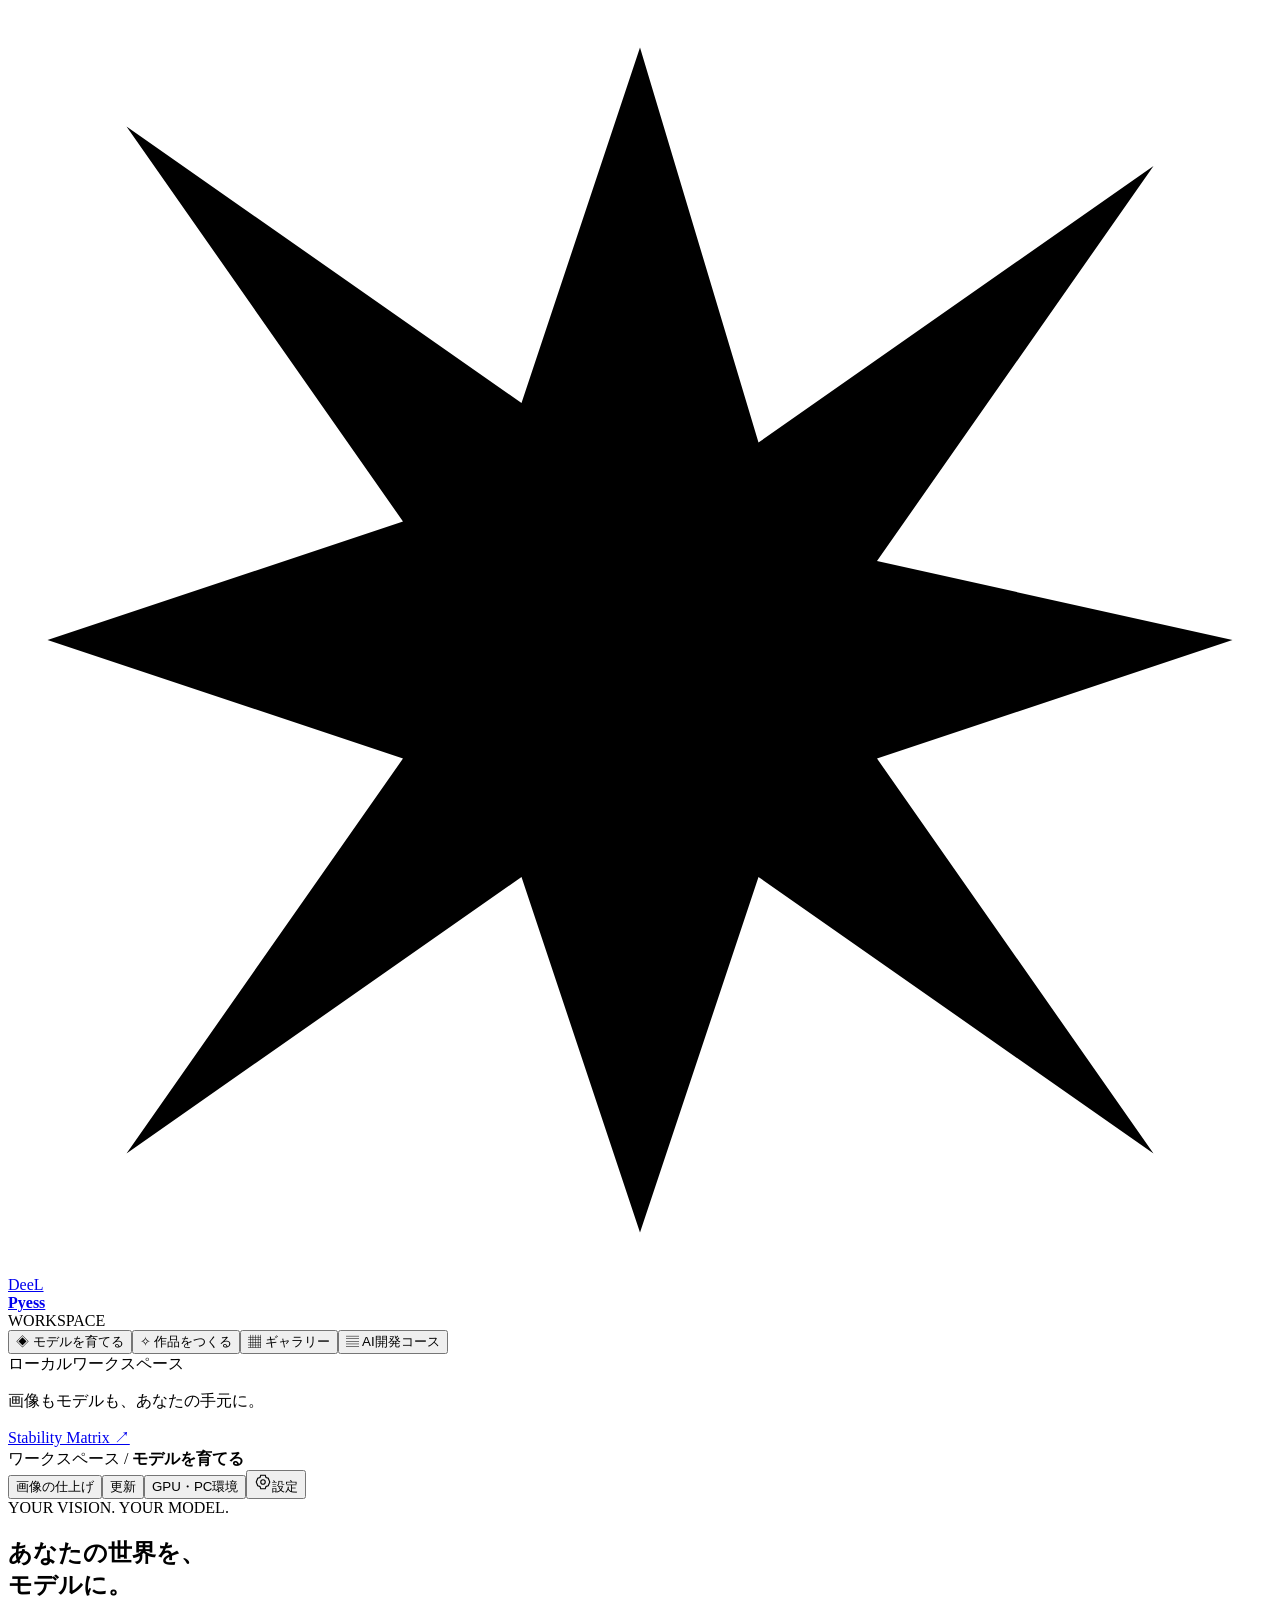
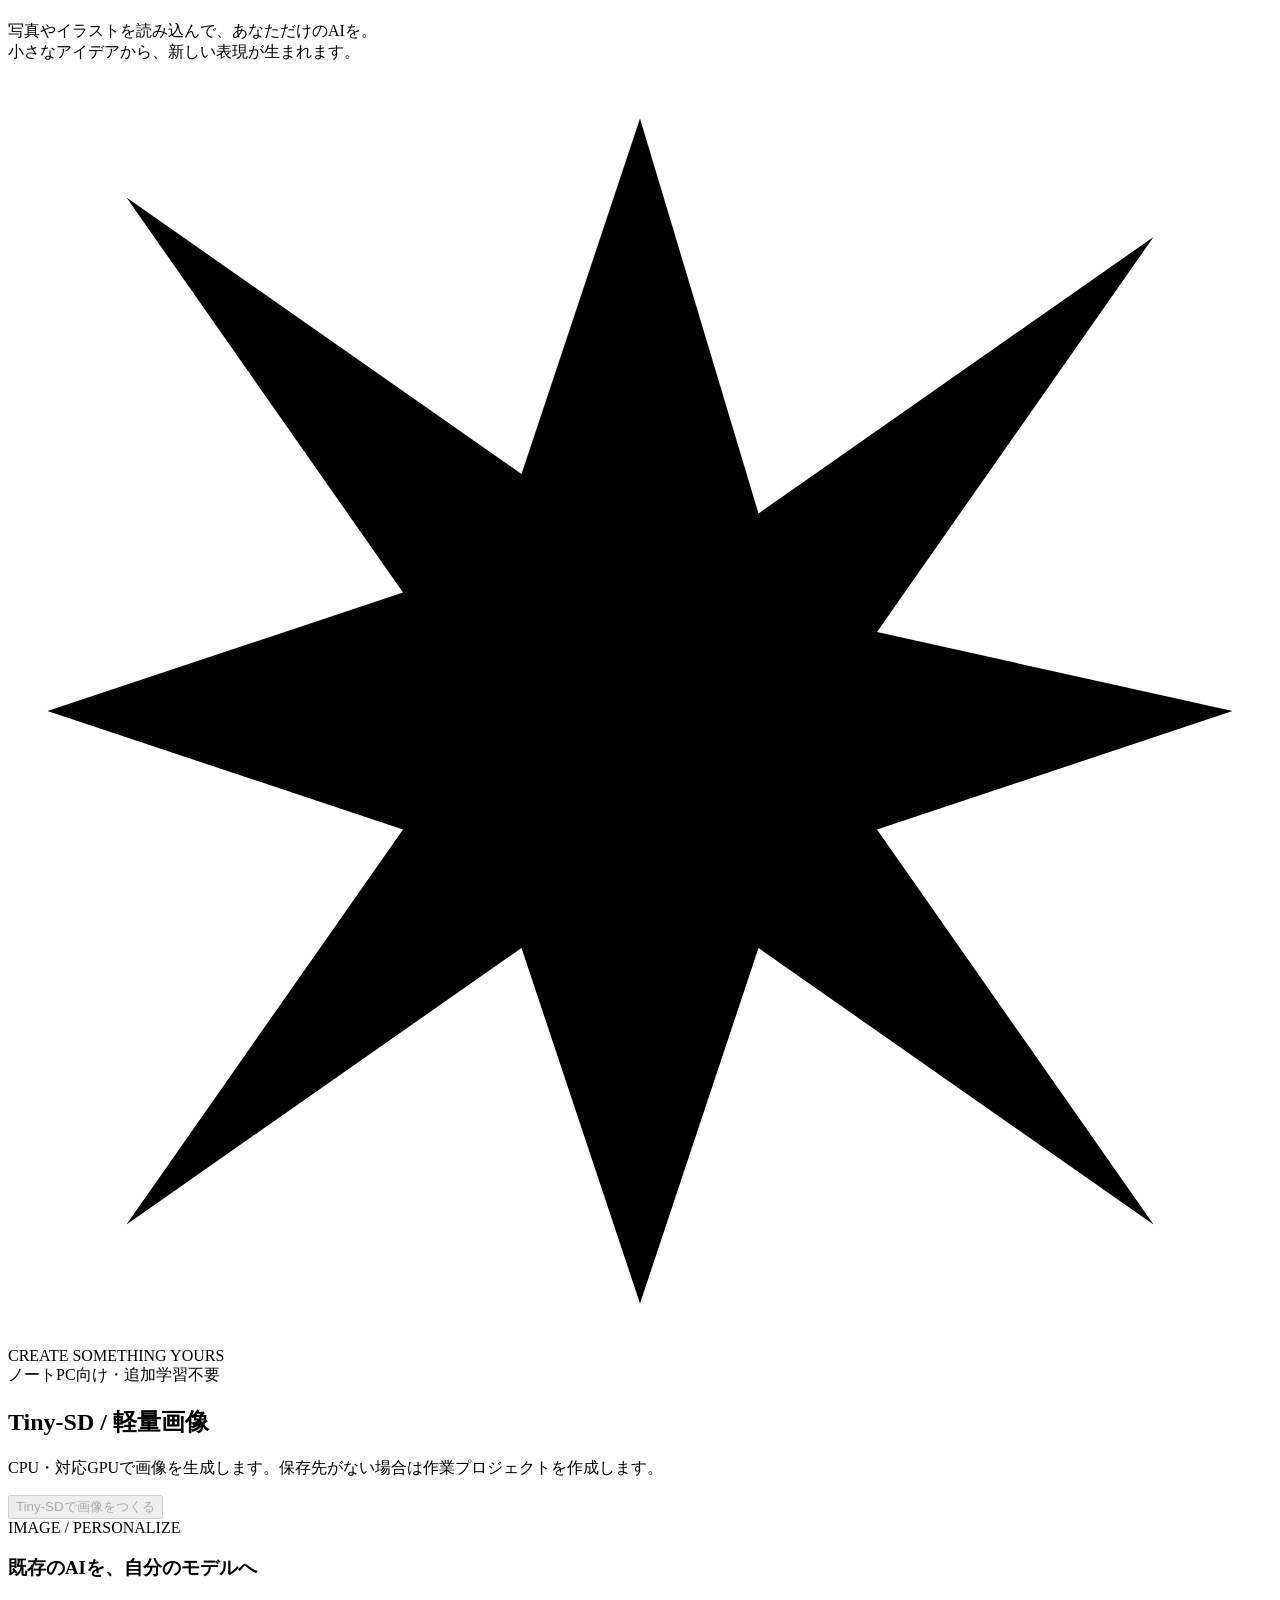
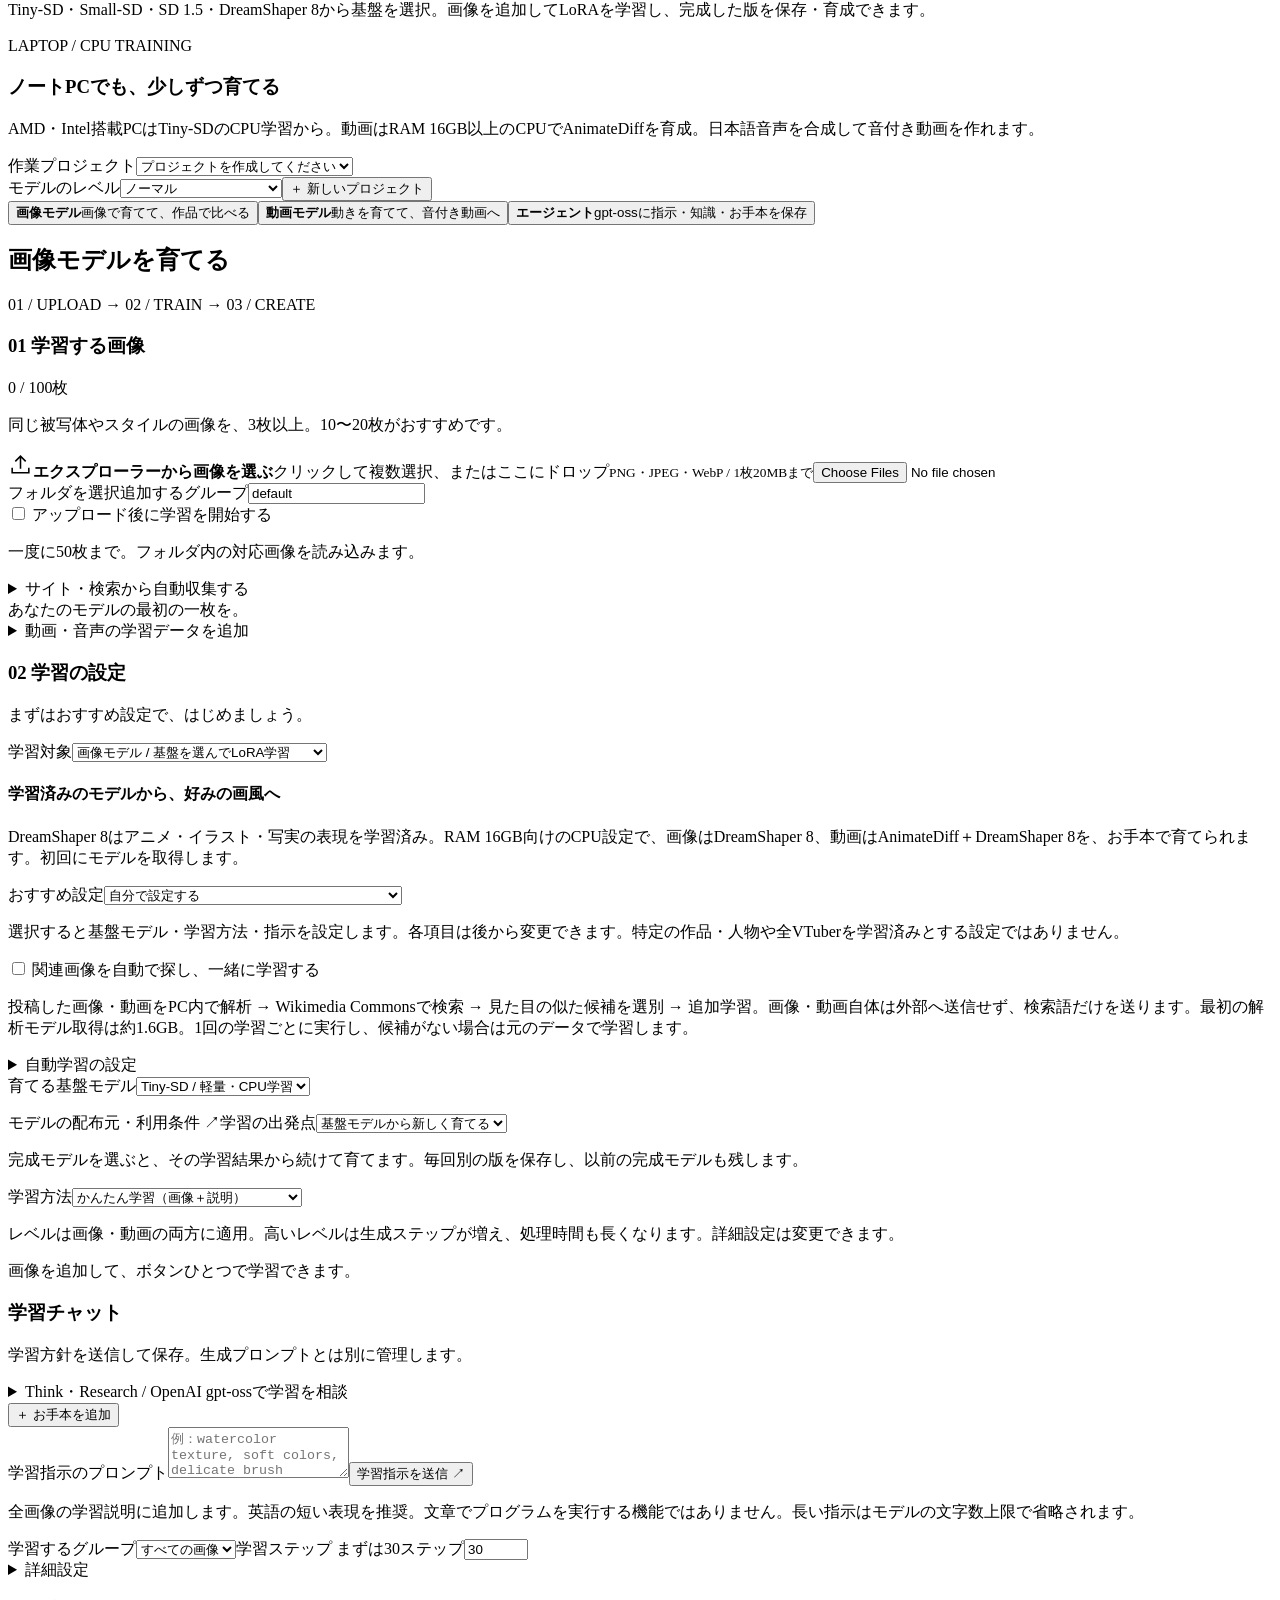
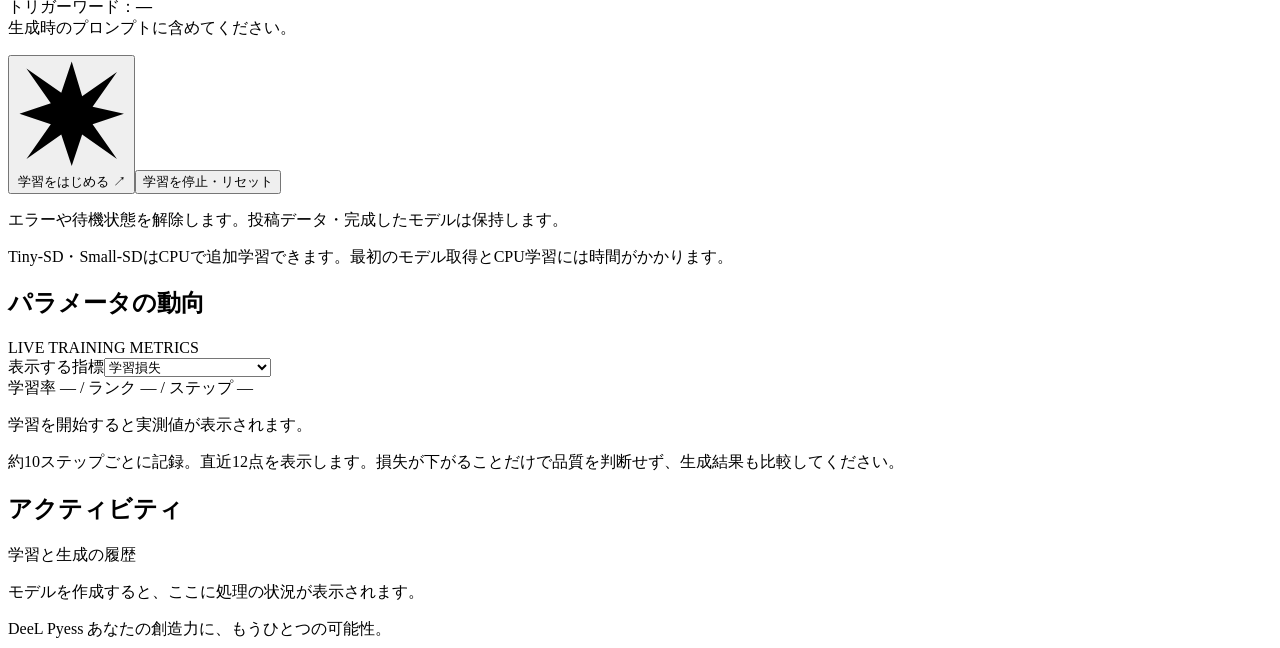
==== commit 7f907629: "Route the learning attachment button to the selected media type" ====
--- a/studio/static/index.html
+++ b/studio/static/index.html
@@ -11,7 +11,7 @@
 <section id="train" class="tab">
 <div class="section-heading"><h2 id="learning-heading">画像モデルを育てる</h2><span>01 / UPLOAD → 02 / TRAIN → 03 / CREATE</span></div>
 <div class="training-grid"><div class="panel"><div id="image-upload-controls"><div class="panel-title"><h3><span class="number">01</span> 学習する画像</h3><span id="image-count" class="muted">0 / 100枚</span></div><p class="muted">同じ被写体やスタイルの画像を、3枚以上。10〜20枚がおすすめです。</p><label id="dropzone" class="dropzone"><span class="upload-icon"><svg aria-hidden="true" viewBox="0 0 24 24" width="25" height="25" fill="none" stroke="currentColor" stroke-width="1.5"><path d="M12 16V4m-5 5 5-5 5 5M4 15v5h16v-5"/></svg></span><strong>エクスプローラーから画像を選ぶ</strong><span>クリックして複数選択、またはここにドロップ</span><small>PNG・JPEG・WebP / 1枚20MBまで</small><input id="upload" type="file" accept="image/png,image/jpeg,image/webp" multiple></label><div class="upload-options"><label class="button secondary">フォルダを選択<input id="folder-upload" type="file" webkitdirectory multiple hidden></label><label>追加するグループ<input id="upload-group" value="default" maxlength="40" aria-label="追加するグループ"></label></div><label class="auto-train"><input id="auto-train" type="checkbox"> アップロード後に学習を開始する</label><p class="hint">一度に50枚まで。フォルダ内の対応画像を読み込みます。</p><details class="collection-panel"><summary>サイト・検索から自動収集する</summary><form id="collection-form"><label>収集元<select id="collection-provider"><option value="site">指定サイト内を検索</option><option value="commons">Wikimedia Commonsを検索</option></select></label><label>サイトURL<input id="collection-url" type="url" placeholder="https://example.com/gallery"></label><label>検索キーワード<input id="collection-query" maxlength="200" placeholder="例：watercolor / キーワードなしで全件"></label><label>メディア<select id="collection-media"><option value="both">画像・動画</option><option value="image">画像</option><option value="video">動画</option><option value="audio">音声・動画の音声トラック</option><option value="all">画像・動画・音声すべて</option></select></label><button class="button secondary" id="collect-button">検索・収集する ↗</button></form><p class="hint">利用できる公開メディアを収集してください。出典を保存します。1回10枚まで、指定サイトは3ページまで。動画は最大3フレームを画像学習へ追加し、対応クリップを動画学習へ保存。ログイン・JavaScriptのみのサイトや取得制限のあるサイトには対応しません。</p><div id="collection-status" aria-live="polite"></div></details><div id="images" class="image-grid"></div><div id="empty-images" class="empty-small">あなたのモデルの最初の一枚を。</div></div><details id="media-upload-controls" class="collection-panel"><summary>動画・音声の学習データを追加</summary><label>追加するデータ<select id="media-kind"><option value="video">動画 / MP4・WebM</option><option value="audio">音声 / WAV・MP3</option></select></label><label><input id="extract-video-audio" type="checkbox"> 動画の音声も学習データへ取り込む</label><p class="hint">音声のある動画を選択。読み込んだ動画は動画学習、抽出音声は音声・声質の特徴抽出に使えます。自分の声・利用許可を得た音声を使用してください。学習は先頭約6秒、1秒以上・合計30件まで。</p><label class="button secondary">ファイルを選択<input id="media-upload" type="file" accept="video/mp4,video/webm,audio/wav,audio/mpeg" multiple hidden></label><p class="hint">1回10件・各50MBまで・合計30件。1秒以上。動画は1920×1080以下。先頭約6秒を学習します。AnimateDiffのCPU学習はRAM 16GB以上、CogVideoXの学習は48〜80GB VRAMが目安です。音声学習は実験用の短い効果音に対応します。</p><span id="media-count" class="muted">0 / 30件</span><div id="media-list"></div></details></div>
-<div class="panel settings"><h3><span class="number">02</span> 学習の設定</h3><p class="muted">まずはおすすめ設定で、はじめましょう。</p><form id="training-form"><label>学習対象<select id="training-target"><option value="image">画像モデル / 基盤を選んでLoRA学習</option><option value="video">動画モデル / 基盤を選んでLoRA学習</option><option value="audio">音声モデル / 効果音・環境音（実験用）</option><option value="voice">人の声 / OpenVoice V2 声質の特徴抽出</option></select></label><div id="learning-presets" class="learning-presets"><h4>学習済みのモデルから、好みの画風へ</h4><p class="hint">DreamShaper 8はアニメ・イラスト・写実の表現を学習済み。RAM 16GB向けのCPU設定で、画像はDreamShaper 8、動画はAnimateDiff＋DreamShaper 8を、お手本で育てられます。初回にモデルを取得します。</p><label>おすすめ設定<select id="learning-preset"><option value="">自分で設定する</option><option value="anime">アニメ風 / 学習済みモデル＋画風の設定</option><option value="vtuber">VTuber風 / アニメ学習済み基盤＋アバター設定</option><option value="watercolor">水彩イラスト / 学習済みモデル＋画風の設定</option><option value="photo">写真風 / 学習済みモデル＋写し学習の設定</option></select></label><p id="learning-preset-help" class="hint">選択すると基盤モデル・学習方法・指示を設定します。各項目は後から変更できます。特定の作品・人物や全VTuberを学習済みとする設定ではありません。</p></div><div id="related-controls" class="related-learning"><label class="auto-train"><input id="related-images" type="checkbox"> <span id="related-label">関連画像を自動で探し、一緒に学習する</span></label><p class="hint">投稿した画像・動画をPC内で解析 → Wikimedia Commonsで検索 → 見た目の似た候補を選別 → 追加学習。画像・動画自体は外部へ送信せず、検索語だけを送ります。最初の解析モデル取得は約1.6GB。1回の学習ごとに実行し、候補がない場合は元のデータで学習します。</p><details><summary>自動学習の設定</summary><label>追加する上限<select id="related-limit"><option value="1">1件</option><option value="3" selected>3件</option><option value="5">5件</option></select></label><label>候補の選び方<select id="related-threshold"><option value="0.75">標準 / 類似度0.75以上</option><option value="0.83">より近い画像 / 類似度0.83以上</option><option value="0.65">広めに探す / 類似度0.65以上</option></select></label><p class="hint">元の投稿画像・動画3件までを検索の手がかりに使います。重複を除き、追加データの学習への重みは半分にします。類似度は画像特徴の近さの指標で、正しさの確率ではありません。追加件数は元データの件数以下。画像は合計100枚、動画・音声は合計30件までです。動画は3フレームの見た目から比較し、動きの一致は保証しません。動画の音声は学習に使いません。</p></details></div><div id="training-model-controls"><label>育てる基盤モデル<select id="training-base"><option value="tiny">Tiny-SD / 軽量・CPU学習</option></select></label><p id="training-base-help" class="hint" aria-live="polite"></p><a id="training-base-source" target="_blank" rel="noreferrer">モデルの配布元・利用条件 ↗</a><label>学習の出発点<select id="training-start"><option value="">基盤モデルから新しく育てる</option></select></label><p class="hint">完成モデルを選ぶと、その学習結果から続けて育てます。毎回別の版を保存し、以前の完成モデルも残します。</p></div><div id="video-training-controls" hidden><label>育てる動画の基盤モデル<select id="video-training-base"><option value="animatediff">AnimateDiff + DreamShaper 8 / CPU動画学習</option><option value="cogvideo">CogVideoX 5B I2V / CUDA動画学習</option></select></label><p id="video-training-help" class="hint"></p><a id="video-training-source" target="_blank" rel="noreferrer">動画モデルの配布元・利用条件 ↗</a><label>動画学習の出発点<select id="video-training-start"><option value="">基盤モデルから新しく育てる</option></select></label><p class="hint">3本以上の短い動画で動き・見た目を追加学習。完成モデルの版を残し、続きから育てて生成に使えます。AnimateDiffは256pxの映像16フレーム・約2秒から。音声は別モデルで合成し、読み上げが長い場合は映像を繰り返します。</p></div><label>学習方法<select id="training-mode"><option value="supervised">かんたん学習（画像＋説明）</option><option value="semi_supervised">半教師あり学習（説明を自動補完）</option><option value="style">スタイル学習（画風・色・質感）</option><option value="reinforcement">評価で強化学習（RWR）</option><option value="generation_test">生成テスト学習（学習＋試作）</option><option value="imitation">写し学習（お手本画像を学ぶ）</option></select></label><p class="hint">レベルは画像・動画の両方に適用。高いレベルは生成ステップが増え、処理時間も長くなります。詳細設定は変更できます。</p><p id="mode-help" class="hint">画像を追加して、ボタンひとつで学習できます。</p><div class="chat-box"><h3>学習チャット</h3><p class="hint">学習方針を送信して保存。生成プロンプトとは別に管理します。</p><details id="assistant-panel"><summary>Think・Research / OpenAI gpt-ossで学習を相談</summary><p class="hint">無料のローカルOllamaが必要。PCで ollama pull gpt-oss:20b を実行。20bはRAM/VRAM 16GB以上、120bは約80GB以上が目安です。文章用モデル。画像・動画の重みをこの相談だけで変更することはありません。</p><label>相談モード<select id="assistant-mode"><option value="standard">通常 / 質問に答える</option><option value="think">Think / 現在の学習から改善案を考える</option><option value="research">Research / 学習方法と素材を調べる</option></select></label><p id="assistant-mode-help" class="hint">回答・提案を確認してから学習指示へ反映できます。</p><label id="research-query-label" hidden>素材の検索キーワード<input id="research-query" maxlength="200" placeholder="例：anime character / cat animation"></label><p id="research-help" class="hint" hidden>公式の学習ガイドとWikimedia Commonsの素材情報を参照し、出典を表示します。入力した検索語を公開サイトへ送信します。素材の収集・学習は別の操作です。</p><label>相談モデル<select id="assistant-model"><option value="gpt-oss:20b">OpenAI gpt-oss-20b</option><option value="gpt-oss:120b">OpenAI gpt-oss-120b</option></select></label><label>相談内容<textarea id="assistant-prompt" maxlength="4000" rows="3"></textarea></label><button id="ask-assistant" type="button" class="button secondary">AIに相談</button><div id="assistant-answer" class="chat-history" aria-live="polite"></div><div id="assistant-sources"></div><button id="use-advice" type="button" class="button secondary" hidden>回答を学習指示の下書きへ</button></details><div id="training-chat-history" class="chat-history" aria-label="学習チャット履歴"></div><div class="prompt-actions"><button type="button" id="add-training-image" class="button secondary" aria-label="学習チャットに画像を追加"><span aria-hidden="true">＋</span> お手本画像</button></div><label>学習指示のプロンプト<textarea id="training-instruction" rows="3" maxlength="2000" placeholder="例：watercolor texture, soft colors, delicate brush strokes"></textarea></label><button type="button" id="send-training-chat" class="button secondary">学習指示を送信 ↗</button></div><p class="hint">全画像の学習説明に追加します。英語の短い表現を推奨。文章でプログラムを実行する機能ではありません。長い指示はモデルの文字数上限で省略されます。</p><label>学習するグループ<select id="training-group"><option value="">すべての画像</option></select></label><label>学習ステップ <span class="muted" id="recommended-steps">まずは30ステップ</span><input id="steps" type="number" value="30" min="10" max="5000" required></label><details><summary>詳細設定</summary><label>学習率<input id="learning-rate" type="number" value="0.0001" min="0.000001" max="0.001" step="0.000001" required></label><label>LoRAランク<input id="rank" type="number" value="4" min="4" max="32" required></label><label>シード<input id="train-seed" type="number" value="42" min="0" max="4294967295" required></label></details><p class="hint">トリガーワード：<b id="trigger-word">—</b><br>生成時のプロンプトに含めてください。</p><button id="train-button" class="button primary full" type="submit"><svg class="star-symbol" aria-hidden="true" viewBox="0 0 32 32"><path d="M16 1 19 11 29 4 22 14 31 16 22 19 29 29 19 22 16 31 13 22 3 29 10 19 1 16 10 13 3 3 13 10Z"/></svg> 学習をはじめる <span>↗</span></button><button type="button" id="reset-training" class="button secondary full">学習を停止・リセット</button><p class="hint">エラーや待機状態を解除します。投稿データ・完成したモデルは保持します。</p><p id="gpu-hint" class="hint">Tiny-SD・Small-SDはCPUで追加学習できます。最初のモデル取得とCPU学習には時間がかかります。</p></form></div></div>
+<div class="panel settings"><h3><span class="number">02</span> 学習の設定</h3><p class="muted">まずはおすすめ設定で、はじめましょう。</p><form id="training-form"><label>学習対象<select id="training-target"><option value="image">画像モデル / 基盤を選んでLoRA学習</option><option value="video">動画モデル / 基盤を選んでLoRA学習</option><option value="audio">音声モデル / 効果音・環境音（実験用）</option><option value="voice">人の声 / OpenVoice V2 声質の特徴抽出</option></select></label><div id="learning-presets" class="learning-presets"><h4>学習済みのモデルから、好みの画風へ</h4><p class="hint">DreamShaper 8はアニメ・イラスト・写実の表現を学習済み。RAM 16GB向けのCPU設定で、画像はDreamShaper 8、動画はAnimateDiff＋DreamShaper 8を、お手本で育てられます。初回にモデルを取得します。</p><label>おすすめ設定<select id="learning-preset"><option value="">自分で設定する</option><option value="anime">アニメ風 / 学習済みモデル＋画風の設定</option><option value="vtuber">VTuber風 / アニメ学習済み基盤＋アバター設定</option><option value="watercolor">水彩イラスト / 学習済みモデル＋画風の設定</option><option value="photo">写真風 / 学習済みモデル＋写し学習の設定</option></select></label><p id="learning-preset-help" class="hint">選択すると基盤モデル・学習方法・指示を設定します。各項目は後から変更できます。特定の作品・人物や全VTuberを学習済みとする設定ではありません。</p></div><div id="related-controls" class="related-learning"><label class="auto-train"><input id="related-images" type="checkbox"> <span id="related-label">関連画像を自動で探し、一緒に学習する</span></label><p class="hint">投稿した画像・動画をPC内で解析 → Wikimedia Commonsで検索 → 見た目の似た候補を選別 → 追加学習。画像・動画自体は外部へ送信せず、検索語だけを送ります。最初の解析モデル取得は約1.6GB。1回の学習ごとに実行し、候補がない場合は元のデータで学習します。</p><details><summary>自動学習の設定</summary><label>追加する上限<select id="related-limit"><option value="1">1件</option><option value="3" selected>3件</option><option value="5">5件</option></select></label><label>候補の選び方<select id="related-threshold"><option value="0.75">標準 / 類似度0.75以上</option><option value="0.83">より近い画像 / 類似度0.83以上</option><option value="0.65">広めに探す / 類似度0.65以上</option></select></label><p class="hint">元の投稿画像・動画3件までを検索の手がかりに使います。重複を除き、追加データの学習への重みは半分にします。類似度は画像特徴の近さの指標で、正しさの確率ではありません。追加件数は元データの件数以下。画像は合計100枚、動画・音声は合計30件までです。動画は3フレームの見た目から比較し、動きの一致は保証しません。動画の音声は学習に使いません。</p></details></div><div id="training-model-controls"><label>育てる基盤モデル<select id="training-base"><option value="tiny">Tiny-SD / 軽量・CPU学習</option></select></label><p id="training-base-help" class="hint" aria-live="polite"></p><a id="training-base-source" target="_blank" rel="noreferrer">モデルの配布元・利用条件 ↗</a><label>学習の出発点<select id="training-start"><option value="">基盤モデルから新しく育てる</option></select></label><p class="hint">完成モデルを選ぶと、その学習結果から続けて育てます。毎回別の版を保存し、以前の完成モデルも残します。</p></div><div id="video-training-controls" hidden><label>育てる動画の基盤モデル<select id="video-training-base"><option value="animatediff">AnimateDiff + DreamShaper 8 / CPU動画学習</option><option value="cogvideo">CogVideoX 5B I2V / CUDA動画学習</option></select></label><p id="video-training-help" class="hint"></p><a id="video-training-source" target="_blank" rel="noreferrer">動画モデルの配布元・利用条件 ↗</a><label>動画学習の出発点<select id="video-training-start"><option value="">基盤モデルから新しく育てる</option></select></label><p class="hint">3本以上の短い動画で動き・見た目を追加学習。完成モデルの版を残し、続きから育てて生成に使えます。AnimateDiffは256pxの映像16フレーム・約2秒から。音声は別モデルで合成し、読み上げが長い場合は映像を繰り返します。</p></div><label>学習方法<select id="training-mode"><option value="supervised">かんたん学習（画像＋説明）</option><option value="semi_supervised">半教師あり学習（説明を自動補完）</option><option value="style">スタイル学習（画風・色・質感）</option><option value="reinforcement">評価で強化学習（RWR）</option><option value="generation_test">生成テスト学習（学習＋試作）</option><option value="imitation">写し学習（お手本画像を学ぶ）</option></select></label><p class="hint">レベルは画像・動画の両方に適用。高いレベルは生成ステップが増え、処理時間も長くなります。詳細設定は変更できます。</p><p id="mode-help" class="hint">画像を追加して、ボタンひとつで学習できます。</p><div class="chat-box"><h3>学習チャット</h3><p class="hint">学習方針を送信して保存。生成プロンプトとは別に管理します。</p><details id="assistant-panel"><summary>Think・Research / OpenAI gpt-ossで学習を相談</summary><p class="hint">無料のローカルOllamaが必要。PCで ollama pull gpt-oss:20b を実行。20bはRAM/VRAM 16GB以上、120bは約80GB以上が目安です。文章用モデル。画像・動画の重みをこの相談だけで変更することはありません。</p><label>相談モード<select id="assistant-mode"><option value="standard">通常 / 質問に答える</option><option value="think">Think / 現在の学習から改善案を考える</option><option value="research">Research / 学習方法と素材を調べる</option></select></label><p id="assistant-mode-help" class="hint">回答・提案を確認してから学習指示へ反映できます。</p><label id="research-query-label" hidden>素材の検索キーワード<input id="research-query" maxlength="200" placeholder="例：anime character / cat animation"></label><p id="research-help" class="hint" hidden>公式の学習ガイドとWikimedia Commonsの素材情報を参照し、出典を表示します。入力した検索語を公開サイトへ送信します。素材の収集・学習は別の操作です。</p><label>相談モデル<select id="assistant-model"><option value="gpt-oss:20b">OpenAI gpt-oss-20b</option><option value="gpt-oss:120b">OpenAI gpt-oss-120b</option></select></label><label>相談内容<textarea id="assistant-prompt" maxlength="4000" rows="3"></textarea></label><button id="ask-assistant" type="button" class="button secondary">AIに相談</button><div id="assistant-answer" class="chat-history" aria-live="polite"></div><div id="assistant-sources"></div><button id="use-advice" type="button" class="button secondary" hidden>回答を学習指示の下書きへ</button></details><div id="training-chat-history" class="chat-history" aria-label="学習チャット履歴"></div><div class="prompt-actions"><button type="button" id="add-training-image" class="button secondary" aria-label="学習チャットにお手本を追加"><span aria-hidden="true">＋</span> お手本を追加</button></div><label>学習指示のプロンプト<textarea id="training-instruction" rows="3" maxlength="2000" placeholder="例：watercolor texture, soft colors, delicate brush strokes"></textarea></label><button type="button" id="send-training-chat" class="button secondary">学習指示を送信 ↗</button></div><p class="hint">全画像の学習説明に追加します。英語の短い表現を推奨。文章でプログラムを実行する機能ではありません。長い指示はモデルの文字数上限で省略されます。</p><label>学習するグループ<select id="training-group"><option value="">すべての画像</option></select></label><label>学習ステップ <span class="muted" id="recommended-steps">まずは30ステップ</span><input id="steps" type="number" value="30" min="10" max="5000" required></label><details><summary>詳細設定</summary><label>学習率<input id="learning-rate" type="number" value="0.0001" min="0.000001" max="0.001" step="0.000001" required></label><label>LoRAランク<input id="rank" type="number" value="4" min="4" max="32" required></label><label>シード<input id="train-seed" type="number" value="42" min="0" max="4294967295" required></label></details><p class="hint">トリガーワード：<b id="trigger-word">—</b><br>生成時のプロンプトに含めてください。</p><button id="train-button" class="button primary full" type="submit"><svg class="star-symbol" aria-hidden="true" viewBox="0 0 32 32"><path d="M16 1 19 11 29 4 22 14 31 16 22 19 29 29 19 22 16 31 13 22 3 29 10 19 1 16 10 13 3 3 13 10Z"/></svg> 学習をはじめる <span>↗</span></button><button type="button" id="reset-training" class="button secondary full">学習を停止・リセット</button><p class="hint">エラーや待機状態を解除します。投稿データ・完成したモデルは保持します。</p><p id="gpu-hint" class="hint">Tiny-SD・Small-SDはCPUで追加学習できます。最初のモデル取得とCPU学習には時間がかかります。</p></form></div></div>
 </section>
 <section id="generate" class="tab" hidden><div class="section-heading"><h2>作品をつくる</h2><span>TURN YOUR MODEL INTO SOMETHING NEW</span></div><div class="training-grid"><div class="panel"><h3>生成チャット</h3><p class="muted">どんな世界を描きますか？ 学習チャットの履歴とは分けて保存します。</p><div id="generation-chat-history" class="chat-history" aria-label="生成チャット履歴"></div><form id="generation-form"><label id="public-model-label">生成モデル<select id="public-model"><option value="">自分で学習したモデル</option><option value="tiny">Tiny-SD / 軽量画像（DirectML・CPU）</option><option value="sdxl">SDXL 1.0 / 画像</option><option value="ssd">SSD-1B / 画像</option><option value="pixart">PixArt Sigma / 画像</option><option value="ltx">LTX-Video / 動画</option></select></label><p class="hint">育てたモデルで作品を作るときは「自分で学習したモデル」と使用する完成版を選びます。公開モデルは追加学習なしでも使えます。基盤ごとのCPU・GPU条件は学習画面で確認できます。初回はウェイトの取得に時間がかかります。</p><label id="generation-video-label" hidden>動画の基盤モデル<select id="generation-video-model"><option value="animatediff">AnimateDiff + DreamShaper 8 / CPU</option><option value="cogvideo">CogVideoX 5B I2V / CUDA</option></select></label><label id="trained-model-label" hidden>生成に使う完成モデル<select id="trained-model"><option value="">最新の完成モデル</option></select></label><p id="comparison-help" class="hint" hidden>「育成前後を比べて生成」は、同じプロンプト・シード・ステップで基盤モデルと完成モデルの作品を2枚作ります。処理時間は通常の約2倍です。気に入った育成後の作品を評価して、次の学習へつなげましょう。</p><div class="mode-buttons"><label><input type="radio" name="kind" value="image" checked> 画像</label><label><input type="radio" name="kind" value="video"> 動画</label><label><input type="radio" name="kind" value="audio"> 音声</label></div><label>音声モデル<select id="audio-model"><option value="">学習した効果音 / 動画用</option><option value="audioldm2">AudioLDM2 Large / 効果音・環境音（非商用）</option><option value="kokoro">Kokoro 82M / 日本語読み上げ</option></select></label><label id="use-voice-label"><input id="use-voice" type="checkbox"> 取り込んだ声質を読み上げに反映（OpenVoice V2）</label><p class="hint">Kokoroは文章を読み上げ、OpenVoiceは声質を反映します。再現度はモデル・録音品質・言語で変わります。完全一致の保証はありません。声質の取り込み時の指示「ゆっくり／速く」「高め／低め」を速度・高さ設定として保存できます。感情・演技の自由な追加学習は未対応です。読み上げ・声質には追加の音声ライブラリが必要です。音声のみを選ぶとWAVを出力します。Kokoro・声質変換は生成ステップ数の設定を使用しません。</p><div class="prompt-actions"><button type="button" id="add-generation-image" class="button secondary" aria-label="生成プロンプトに画像を追加"><span aria-hidden="true">＋</span> 画像を追加して編集</button></div><label>プロンプト<textarea id="prompt" rows="5" required maxlength="2000" placeholder="a photo of myconcept, soft natural light, cinematic composition"></textarea></label><p id="prompt-help" class="hint">英語のプロンプトを推奨します。独自モデルのトリガーワードを含めてください。</p><label id="negative-label">除外する要素<input id="negative" placeholder="blurry, low quality" maxlength="2000"></label><label id="source-label" hidden>動画の元になる画像<select id="source-image"><option value="">先に画像を生成してください</option></select></label><details id="audio-details"><summary>動画に音声を付ける</summary><label><input id="with-audio" type="checkbox"> 音声付きで生成する</label><label>音声プロンプト<input id="audio-prompt" maxlength="2000" placeholder="sound of myconcept"></label><p class="hint">ノートPCの動画はKokoroの日本語読み上げを選び、文章を入力してください。読み上げの長さに合わせて短い映像を繰り返します。口の動きと音声の自動同期には対応していません。CogVideoXでは学習した効果音も使用できます。</p></details><label id="output-resolution-label">出力解像度<select id="output-resolution"><option value="custom" selected>指定サイズ / 2100 × 2050</option><option value="720p">720p / 1280 × 720</option><option value="1080p">1080p / 1920 × 1080</option><option value="1440p">1440p / 2560 × 1440</option><option value="4k">4K / 3840 × 2160</option><option value="native">モデル標準サイズ</option></select></label><label>シード<input id="generate-seed" type="number" value="42" min="0" max="4294967295" required></label><button id="generate-button" class="button primary full">✧ 生成する <span>↗</span></button><button id="compare-button" class="button secondary full" type="submit" hidden>育成前後を比べて生成</button></form></div><div class="panel preview"><div id="preview"><span class="preview-icon">✧</span><h3>アイデアが、かたちになる場所。</h3><p class="muted">生成した作品はここに表示されます。</p></div><p id="preview-help" class="hint">画像・動画：指定サイズ2100×2050・720p〜4Kの書き出しに対応<br>生成後に拡大し、余白を付けて選択したサイズに整えます。画像の標準サイズはTiny-SD・Small-SDが256px、SD 1.5・DreamShaper 8が512pxです。ネイティブ4K生成ではありません。<br>動画：AnimateDiffは256px・約2秒 / CogVideoXは720×480・約6秒。<br>AnimateDiffは文章から映像を生成、CogVideoXは生成画像を動かす方式です。動画モデルの項目で追加学習できます。</p></div></div></section>
 <section id="agent" class="tab" hidden><div class="section-heading"><h2>エージェントを育てる</h2><span>TEACH → TRY → IMPROVE</span></div><p class="muted">OpenAI gpt-ossの指示・知識・お手本を育成版として保存し、その版で応答を試します。評価から次の版を作れます。モデルの重みは変更しない方式です。</p><div class="training-grid"><div class="panel"><h3>01 / 育成する内容</h3><form id="agent-form"><label>基盤モデル<select id="agent-model"><option value="gpt-oss:20b">OpenAI gpt-oss-20b / ノートPC向け</option><option value="gpt-oss:120b">OpenAI gpt-oss-120b / 大容量PC向け</option></select></label><p class="hint">ローカルOllamaを別途インストールし、ollama pull gpt-oss:20b を実行してください。20bはRAM 16GB以上が目安で、他のアプリの使用量によっては不足します。120bは約80GB以上が目安です。CPUでは回答に時間がかかります。</p><a href="https://huggingface.co/openai/gpt-oss-20b" target="_blank" rel="noreferrer">OpenAIの公開ウェイト・利用条件 ↗</a><br><a href="https://ollama.com/download/windows" target="_blank" rel="noreferrer">OllamaのWindows版を入手 ↗</a><label>学習の出発点<select id="agent-start"><option value="">新しく育てる</option></select></label><label>育成版の名前<input id="agent-name" required maxlength="80" placeholder="例：私の作品づくりアシスタント"></label><label>指示・行動方針<textarea id="agent-instruction" rows="4" maxlength="2000" placeholder="例：作品づくりを手伝い、具体的な手順を短く提案してください。"></textarea></label><label>覚えておく知識<textarea id="agent-knowledge" rows="4" maxlength="4000" placeholder="作風、用語、プロジェクトの情報など"></textarea></label><label class="button secondary">知識のテキストファイルを読む<input id="agent-knowledge-file" type="file" accept=".txt,.md,text/plain,text/markdown" hidden></label><h4>お手本のやりとり</h4><div id="agent-examples"></div><button id="agent-add-example" type="button" class="button secondary">＋ お手本を追加</button><p class="hint">指示・知識・お手本の合計5000文字以内。内容を整理すると、限られたメモリでも使いやすくなります。</p><button id="agent-save" class="button primary full">育成版を保存する</button></form></div><div class="panel"><h3>02 / 育てたエージェントで試す</h3><form id="agent-run-form"><label>使用する育成版<select id="agent-version"><option value="">先に育成版を保存してください</option></select></label><a id="agent-export" hidden>この育成版を保存用JSONとしてダウンロード</a><label>依頼する内容<textarea id="agent-request" rows="4" maxlength="1500" required></textarea></label><label><input type="checkbox" id="agent-compare"> 育成前の応答も同じ依頼で比較する</label><p class="hint">共通のモデルレベルを使用します。育成前後を比較すると2回実行します。応答には揺らぎがあります。提案や手順を文章で返し、PCの操作や外部送信は実行しません。</p><button id="agent-run" class="button primary full">この育成版で試す</button></form><p id="agent-status" class="hint" aria-live="polite"></p><h3>応答と成長の記録</h3><div id="agent-runs"></div></div></div></section>
